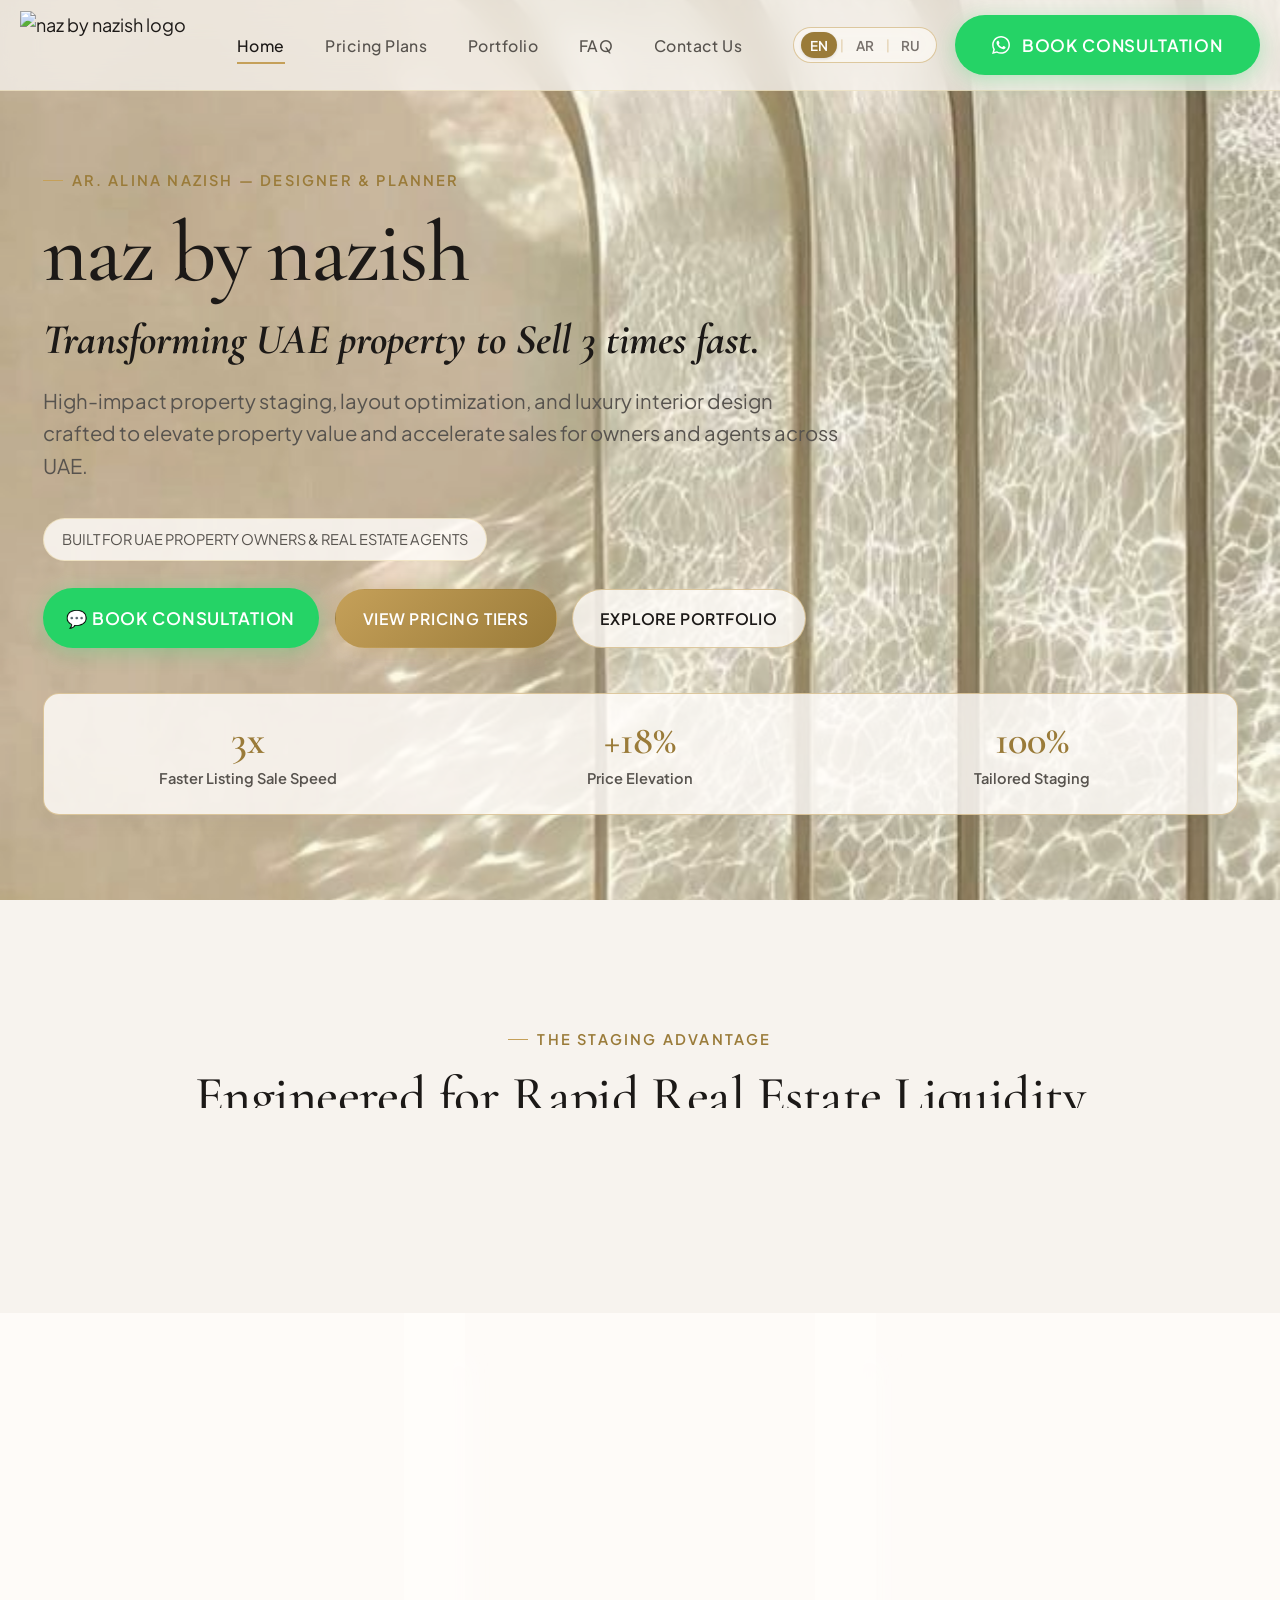
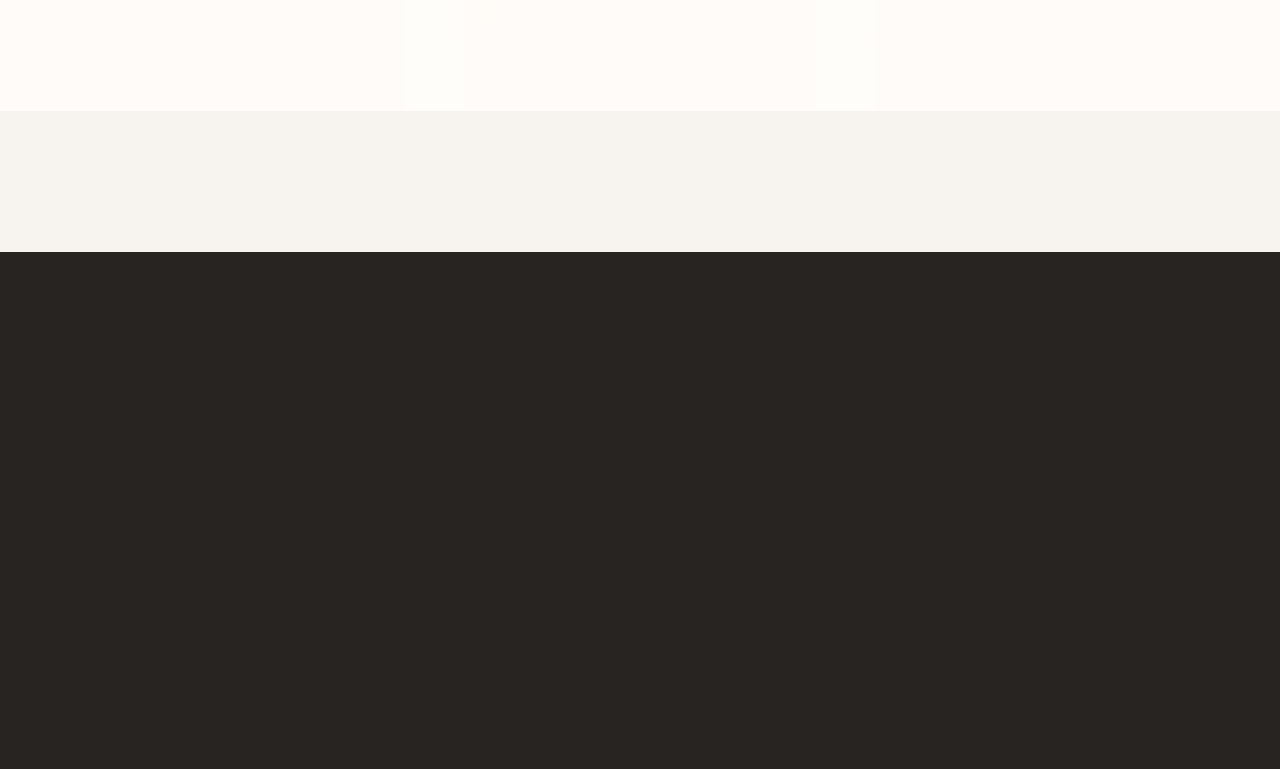
==== index.html @ 1c1da04a "add commercial" ====
<!DOCTYPE html>
<html lang="en">
<head>
  <meta charset="UTF-8" />
  <meta name="viewport" content="width=device-width, initial-scale=1.0" />
  <title>naz by nazish — Luxury Interior Design & Staging | Ar. Alina Nazish</title>
  <meta name="description" content="Luxury property staging, architectural layout design, and spatial optimization for UAE residential and commercial real estate by Ar. Alina Nazish." />
  
  <!-- Google Fonts -->
  <link rel="preconnect" href="https://fonts.googleapis.com">
  <link rel="preconnect" href="https://fonts.gstatic.com" crossorigin>
  <link href="https://fonts.googleapis.com/css2?family=Cormorant+Garamond:ital,wght@0,400;0,500;0,600;0,700;1,400;1,600&family=Plus+Jakarta+Sans:wght@300;400;500;600;700&display=swap" rel="stylesheet">
  
  <!-- CSS Stylesheet -->
  <link rel="stylesheet" href="public/css/styles.css">
  <link rel="stylesheet" href="css/styles.css">
</head>
<body>

  <!-- ==========================================================================
       Sticky Frosted Glass Navigation Bar
       ========================================================================== -->
  <header class="site-header">
    <div class="container nav-container">
      <a href="#home" class="brand-logo" data-navigate="home">
        <img src="public/assets/logo.png" alt="naz by nazish logo" class="brand-logo-img" />
      </a>

      <!-- Desktop Links -->
      <nav>
        <ul class="nav-links">
          <li><a href="#home" class="nav-link active" data-navigate="home" data-i18n="nav_home">Home</a></li>
          <li><a href="#pricing" class="nav-link" data-navigate="pricing" data-i18n="nav_pricing">Pricing</a></li>
          <li><a href="#portfolio" class="nav-link" data-navigate="portfolio" data-i18n="nav_portfolio">Portfolio</a></li>
          <li><a href="#faq" class="nav-link" data-navigate="faq" data-i18n="nav_faq">FAQ</a></li>
          <li><a href="#contact" class="nav-link" data-navigate="contact" data-i18n="nav_contact">Contact</a></li>
        </ul>
      </nav>

      <!-- Action Buttons -->
      <div class="nav-actions">
        <!-- Language Switcher -->
        <div class="lang-switcher" id="langSwitcher">
          <button type="button" class="lang-btn active" data-lang="en" aria-label="English">EN</button>
          <span class="lang-divider">|</span>
          <button type="button" class="lang-btn" data-lang="ar" aria-label="العربية">AR</button>
          <span class="lang-divider">|</span>
          <button type="button" class="lang-btn" data-lang="ru" aria-label="Русский">RU</button>
        </div>

        <a href="https://wa.me/971500000000?text=Hello%20Ar.%20Alina,%20I%20would%20like%20to%20inquire%20about%20your%20property%20transformation%20services." target="_blank" rel="noopener noreferrer" class="btn btn-whatsapp">
          <svg width="18" height="18" viewBox="0 0 24 24" fill="currentColor"><path d="M.057 24l1.687-6.163c-1.041-1.804-1.588-3.849-1.587-5.946.003-6.556 5.338-11.891 11.893-11.891 3.181.001 6.167 1.24 8.413 3.488 2.245 2.248 3.481 5.236 3.48 8.414-.003 6.557-5.338 11.892-11.893 11.892-1.99-.001-3.951-.5-5.688-1.448l-6.305 1.654zm6.597-3.807c1.676.995 3.276 1.591 5.392 1.592 5.448 0 9.886-4.434 9.889-9.885.002-5.462-4.415-9.89-9.881-9.892-5.452 0-9.887 4.434-9.889 9.884-.001 2.225.651 3.891 1.746 5.634l-.999 3.648 3.742-.981zm11.387-5.464c-.074-.124-.272-.198-.57-.347-.297-.149-1.758-.868-2.031-.967-.272-.099-.47-.149-.669.149-.198.297-.768.967-.941 1.165-.173.198-.347.223-.644.074-.297-.149-1.255-.462-2.39-1.475-.883-.788-1.48-1.761-1.653-2.059-.173-.297-.018-.458.13-.606.134-.133.297-.347.446-.521.151-.172.2-.296.3-.495.099-.198.05-.372-.025-.521-.075-.148-.669-1.611-.916-2.206-.242-.579-.487-.501-.669-.51l-.57-.01c-.198 0-.52.074-.792.372s-1.04 1.016-1.04 2.479 1.065 2.876 1.213 3.074c.149.198 2.095 3.2 5.076 4.487.709.306 1.263.489 1.694.626.712.226 1.36.194 1.872.118.571-.085 1.758-.719 2.006-1.413.248-.695.248-1.29.173-1.414z"/></svg>
          <span data-i18n="nav_book_consultation">Book Consultation</span>
        </a>
        <button class="mobile-toggle" id="mobileToggle" aria-label="Toggle Navigation Menu">
          <svg width="24" height="24" viewBox="0 0 24 24" fill="none" stroke="currentColor" stroke-width="2" stroke-linecap="round"><line x1="3" y1="12" x2="21" y2="12"></line><line x1="3" y1="6" x2="21" y2="6"></line><line x1="3" y1="18" x2="21" y2="18"></line></svg>
        </button>
      </div>
    </div>
  </header>

  <!-- Mobile Drawer Menu -->
  <div class="mobile-menu" id="mobileMenu">
    <a href="#home" class="mobile-nav-link active" data-navigate="home" data-i18n="nav_home">Home</a>
    <a href="#pricing" class="mobile-nav-link" data-navigate="pricing" data-i18n="nav_pricing">Pricing Plans</a>
    <a href="#portfolio" class="mobile-nav-link" data-navigate="portfolio" data-i18n="nav_portfolio">Portfolio</a>
    <a href="#faq" class="mobile-nav-link" data-navigate="faq" data-i18n="nav_faq">FAQ</a>
    <a href="#contact" class="mobile-nav-link" data-navigate="contact" data-i18n="nav_contact">Contact Us</a>
    
    <div class="mobile-lang-switcher">
      <span class="mobile-lang-label" data-i18n="lang_select_label">Language:</span>
      <div class="mobile-lang-buttons">
        <button type="button" class="lang-btn active" data-lang="en">English</button>
        <button type="button" class="lang-btn" data-lang="ar">العربية</button>
        <button type="button" class="lang-btn" data-lang="ru">Русский</button>
      </div>
    </div>

    <div style="margin-top: 1rem;">
      <a href="https://wa.me/971500000000?text=Hello%20Ar.%20Alina,%20I%20would%20like%20to%20inquire%20about%20your%20property%20transformation%20services." target="_blank" rel="noopener noreferrer" class="btn btn-whatsapp" style="width: 100%;">
        <span data-i18n="mobile_chat_wa">Chat on WhatsApp (+971 50 000 0000)</span>
      </a>
    </div>
  </div>

  <main>
    <!-- ==========================================================================
         PAGE 1: HOME PAGE VIEW (#home)
         ========================================================================== -->
    <section id="home" class="page-view active">
      <!-- Hero Banner -->
      <div class="hero-section">
        <div class="container">
          <div class="hero-grid">
            <div class="hero-content">
              <div class="eyebrow" data-i18n="hero_eyebrow">AR. ALINA NAZISH — DESIGNER & PLANNER</div>
              <h1 class="hero-title" data-i18n="hero_title">naz by nazish</h1>
              <p class="hero-tagline" data-i18n="hero_tagline">Transforming UAE property to Sell 3 times fast.</p>
              <p class="hero-desc" data-i18n="hero_desc">
                High-impact property staging, layout optimization, and luxury interior design crafted to elevate property value and accelerate sales for owners and agents across UAE.
              </p>

              <div class="built-for-pill">
                <span class="built-for-text" data-i18n="hero_badge">BUILT FOR UAE PROPERTY OWNERS & REAL ESTATE AGENTS</span>
              </div>

              <div class="hero-cta-group">
                <a href="https://wa.me/971500000000?text=Hello%20Ar.%20Alina,%20I%20would%20like%20to%20book%20a%20consultation%20for%20my%20UAE%20property." target="_blank" rel="noopener noreferrer" class="btn btn-whatsapp hero-primary-cta">
                  <span>💬 <span data-i18n="nav_book_consultation">Book Consultation</span></span>
                </a>
                <div class="hero-secondary-ctas">
                  <a href="#pricing" class="btn btn-gold" data-navigate="pricing" data-i18n="btn_pricing_tiers">
                    View Pricing Tiers
                  </a>
                  <a href="#portfolio" class="btn btn-secondary" data-navigate="portfolio" data-i18n="btn_explore_portfolio">
                    Explore Portfolio
                  </a>
                </div>
              </div>

              <!-- Stat Metrics Bar -->
              <div class="metrics-bar">
                <div class="metric-item">
                  <span class="metric-number" data-i18n="metric_1_num">3x</span>
                  <span class="metric-label" data-i18n="metric_1_label">Faster Listing Sale Speed</span>
                </div>
                <div class="metric-item">
                  <span class="metric-number" data-i18n="metric_2_num">+18%</span>
                  <span class="metric-label" data-i18n="metric_2_label">Price Elevation</span>
                </div>
                <div class="metric-item">
                  <span class="metric-number" data-i18n="metric_3_num">100%</span>
                  <span class="metric-label" data-i18n="metric_3_label">Tailored Staging</span>
                </div>
              </div>
            </div>
          </div>
        </div>
      </div>

      <!-- Philosophy & 3-Step Transformation Framework -->
      <div class="section">
        <div class="container">
          <div class="section-header-center">
            <div class="eyebrow eyebrow-center" data-i18n="framework_eyebrow">THE STAGING ADVANTAGE</div>
            <h2 class="section-title" data-i18n="framework_title">Engineered for Rapid Real Estate Liquidity</h2>
            <p class="section-subtitle" data-i18n="framework_subtitle">
              In the competitive UAE real estate portal environment, empty or poorly lit spaces get scrolled past. Ar. Alina Nazish applies spatial proportioning and architectural psychology to trigger immediate emotional buyer attachment.
            </p>
          </div>

          <div class="process-grid">
            <div class="glass-card process-card">
              <span class="process-number">01</span>
              <h3 class="process-title" data-i18n="step_1_title">Spatial & Light Audit</h3>
              <p class="process-desc" data-i18n="step_1_desc">
                We analyze your property's natural light flow, entry focal points, and room sightlines to establish a layout that emphasizes spaciousness and architectural elegance.
              </p>
            </div>

            <div class="glass-card process-card">
              <span class="process-number">02</span>
              <h3 class="process-title" data-i18n="step_2_title">Architectural Staging</h3>
              <p class="process-desc" data-i18n="step_2_desc">
                Strategic furniture placement, luxury texture layering, and lighting curation create a sophisticated atmosphere that aligns with high-intent buyer expectations.
              </p>
            </div>

            <div class="glass-card process-card">
              <span class="process-number">03</span>
              <h3 class="process-title" data-i18n="step_3_title">High-Impact Media Kit</h3>
              <p class="process-desc" data-i18n="step_3_desc">
                Professional architectural photography, cinematic video walkthroughs, and optimized portal ad draft descriptions ensure maximum viewings on Bayut & Property Finder.
              </p>
            </div>
          </div>
        </div>
      </div>


    </section>

    <!-- ==========================================================================
         PAGE 2: PRICING PAGE VIEW (#pricing)
         ========================================================================== -->
    <section id="pricing" class="page-view">
      <div class="section">
        <div class="container">
          <div style="text-align: center; margin-bottom: 4rem;">
            <div class="eyebrow" style="justify-content: center;" data-i18n="pricing_eyebrow">TRANSPARENT PRICING</div>
            <h1 class="section-title" data-i18n="pricing_title">Luxury Staging Tiers</h1>
            <p class="section-subtitle" style="margin-left: auto; margin-right: auto;" data-i18n="pricing_subtitle">
              Select the ideal staging and design package tailored to your property goals, timeframe, and budget in the UAE real estate market.
            </p>
            <p style="text-align: center; color: var(--gold-dark); font-weight: 600; font-size: 0.9375rem; margin-top: -2rem; margin-bottom: 2.5rem;" data-i18n="pricing_audience_note">
              Designed for both Private Property Owners selling directly & Real Estate Brokers maximizing listing conversion.
            </p>
          </div>

          <!-- 3 Luxury Pricing Cards Layout -->
          <div class="pricing-grid">
            <!-- Tier 1: Essential (499 AED) -->
            <div class="glass-card pricing-card">
              <div class="pricing-header">
                <div class="eyebrow" data-i18n="tier_1_eyebrow">ENTRY PACKAGE</div>
                <h2 class="pricing-title" data-i18n="tier_1_title">Essential</h2>
                <div class="pricing-price">
                  499 <span class="pricing-price-currency" data-i18n="currency_aed">AED</span>
                </div>
                <div class="pricing-scope" data-i18n="tier_1_subtitle">Staging Media & Listing Kit</div>
              </div>

              <ul class="pricing-features">
                <li class="pricing-feature-item">
                  <span class="pricing-feature-icon">✓</span>
                  <span data-i18n="tier_1_feat_1"><strong>Professional Photo Shoot</strong> of your property</span>
                </li>
                <li class="pricing-feature-item">
                  <span class="pricing-feature-icon">✓</span>
                  <span data-i18n="tier_1_feat_2"><strong>Cinematic Video Walkthrough</strong> of Property</span>
                </li>
                <li class="pricing-feature-item">
                  <span class="pricing-feature-icon">✓</span>
                  <span data-i18n="tier_1_feat_3"><strong>Property Ad Draft Description</strong> (Optimized for Bayut & Property Finder)</span>
                </li>
                <li class="pricing-feature-item">
                  <span class="pricing-feature-icon">✓</span>
                  <span data-i18n="tier_1_feat_4">Color-Graded High-Resolution Media Files</span>
                </li>
              </ul>

              <button class="btn btn-secondary" style="width: 100%; margin-top: auto;" data-plan-book="Essential Tier (499 AED)" data-i18n="tier_1_btn">
                Book Essential Consultation
              </button>
            </div>

            <!-- Tier 2: Most Popular (799 AED) -->
            <div class="glass-card pricing-card featured">
              <span class="pricing-badge" data-i18n="tier_2_badge">MOST POPULAR</span>
              <div class="pricing-header">
                <div class="eyebrow" data-i18n="tier_2_eyebrow">COMPLETE STAGING & LAYOUT</div>
                <h2 class="pricing-title" data-i18n="tier_2_title">Most Popular</h2>
                <div class="pricing-price">
                  799 <span class="pricing-price-currency" data-i18n="currency_aed">AED</span>
                </div>
                <div class="pricing-scope" data-i18n="tier_2_subtitle">Media Suite + Architectural Layout Plan</div>
              </div>

              <ul class="pricing-features">
                <li class="pricing-feature-item">
                  <span class="pricing-feature-icon">✓</span>
                  <span data-i18n="tier_2_feat_1"><strong>ALL Features from Essential Package</strong> (Photos, Video & Ad Description)</span>
                </li>
                <li class="pricing-feature-item">
                  <span class="pricing-feature-icon">✓</span>
                  <span data-i18n="tier_2_feat_2"><strong>2D/3D Architectural Layout Design</strong> of your property</span>
                </li>
                <li class="pricing-feature-item">
                  <span class="pricing-feature-icon">✓</span>
                  <span data-i18n="tier_2_feat_4">Buyer Persona Spatial Styling Advice</span>
                </li>
                <li class="pricing-feature-item">
                  <span class="pricing-feature-icon">✓</span>
                  <span data-i18n="tier_2_feat_5">Priority Editing & VIP Support</span>
                </li>
              </ul>

              <button class="btn btn-gold" style="width: 100%; margin-top: auto;" data-plan-book="Most Popular Tier (799 AED)" data-i18n="tier_2_btn">
                Book Most Popular Plan
              </button>
            </div>

            <!-- Tier 3: Premium (Quote after consultation) -->
            <div class="glass-card pricing-card">
              <div class="pricing-header">
                <div class="eyebrow" data-i18n="tier_3_eyebrow">FULL INTERIOR RENOVATION</div>
                <h2 class="pricing-title" data-i18n="tier_3_title">Premium Custom</h2>
                <div class="pricing-price" style="font-size: 2rem;" data-i18n="tier_3_price">
                  Custom Quote
                </div>
                <div class="pricing-scope" data-i18n="tier_3_subtitle">Quote after initial consultation</div>
              </div>

              <ul class="pricing-features">
                <li class="pricing-feature-item">
                  <span class="pricing-feature-icon">✓</span>
                  <span data-i18n="tier_3_feat_1"><strong>Basic Renovation & Interior Design</strong></span>
                </li>
                <li class="pricing-feature-item">
                  <span class="pricing-feature-icon">✓</span>
                  <span data-i18n="tier_3_feat_2">Complete Architectural Styling & Material Selection</span>
                </li>
                <li class="pricing-feature-item">
                  <span class="pricing-feature-icon">✓</span>
                  <span data-i18n="tier_3_feat_3">Contractor Supervision & On-Site Project Management</span>
                </li>
                <li class="pricing-feature-item">
                  <span class="pricing-feature-icon">✓</span>
                  <span data-i18n="tier_3_feat_4">White-Glove Physical Furniture & Decor Staging</span>
                </li>
                <li class="pricing-feature-item">
                  <span class="pricing-feature-icon">✓</span>
                  <span data-i18n="tier_3_feat_5">Full VIP Marketing Suite & Broker Open House Prep</span>
                </li>
              </ul>

              <button class="btn btn-primary" style="width: 100%; margin-top: auto;" data-plan-book="Premium Custom Renovation" data-i18n="tier_3_btn">
                Request Custom Quote
              </button>
            </div>
          </div>

          <!-- Additional Value Note -->
          <div style="margin-top: 4rem; text-align: center;">
            <p style="color: var(--text-secondary); font-size: 0.9375rem;" data-i18n="pricing_bulk_note">
              Need custom multi-unit staging for real estate developers or property management portfolios? <a href="#contact" data-navigate="contact" style="color: var(--gold-dark); text-decoration: underline; font-weight: 600;" data-i18n="pricing_bulk_link">Contact Ar. Alina Nazish for bulk rate packages.</a>
            </p>
          </div>
        </div>
      </div>
    </section>

    <!-- ==========================================================================
         PAGE 3: PORTFOLIO PAGE VIEW (#portfolio)
         ========================================================================== -->
    <section id="portfolio" class="page-view">
      <div class="section">
        <div class="container">
          <div style="text-align: center; margin-bottom: 3rem;">
            <div class="eyebrow" style="justify-content: center;" data-i18n="portfolio_eyebrow">ARCHITECTURAL SHOWCASE</div>
            <h1 class="section-title" data-i18n="portfolio_title">Selected Staging & Design Portfolio</h1>
            <p class="section-subtitle" style="margin-left: auto; margin-right: auto;" data-i18n="portfolio_subtitle">
              Explore our transformation gallery strictly categorized into Residential and Commercial projects across Dubai and the UAE.
            </p>
          </div>

          <!-- Filter Tabs Bar -->
          <div class="portfolio-filter-bar">
            <button class="filter-btn active" data-filter="all" data-i18n="filter_all">All Projects</button>
            <button class="filter-btn" data-filter="residential" data-i18n="filter_residential">1. Residential (Apartments & Villas)</button>
            <button class="filter-btn" data-filter="commercial" data-i18n="filter_commercial">2. Commercial (Boutique & Corporate)</button>
          </div>

          <!-- Portfolio Grid -->
          <div class="portfolio-grid">
            <!-- Residential Item 1 -->
            <div class="glass-card portfolio-card" data-item-key="port_1" data-category="residential" data-outcome="Sold in 10 Days (+18% ROI)" data-desc="Complete spatial staging and lighting optimization for a 3-bedroom luxury apartment overlooking Burj Khalifa.">
              <div class="portfolio-image-wrapper">
                <span class="portfolio-category-badge" data-i18n="badge_residential">Residential</span>
                <img src="public/assets/residential-1.jpg" alt="Living + Dining">
              </div>
              <div class="portfolio-content">
                <h3 class="portfolio-card-title" data-i18n="port_1_title">Living + Dining</h3>
                <div class="portfolio-card-meta">
                  <span style="color: var(--gold-dark); font-weight: 600;" data-i18n="port_1_outcome">Sold in 10 Days</span>
                </div>
              </div>
            </div>

            <!-- Residential Item 2 -->
            <div class="glass-card portfolio-card" data-item-key="port_2" data-category="residential" data-outcome="Under Contract in 14 Days" data-desc="Architectural staging and layout design emphasizing coastal light, organic textures, and open-plan living.">
              <div class="portfolio-image-wrapper">
                <span class="portfolio-category-badge" data-i18n="badge_residential">Residential</span>
                <img src="public/assets/residential-2.jpg" alt="Luxurious Living Room">
              </div>
              <div class="portfolio-content">
                <h3 class="portfolio-card-title" data-i18n="port_2_title">Luxurious Living Room</h3>
                <div class="portfolio-card-meta">
                  <span style="color: var(--gold-dark); font-weight: 600;" data-i18n="port_2_outcome">Under Contract in 14 Days</span>
                </div>
              </div>
            </div>

            <!-- Residential Item 3 -->
            <div class="glass-card portfolio-card" data-item-key="port_3" data-category="residential" data-outcome="Rental Yield +22%" data-desc="Modern interior refresh, 2D/3D layout redesign, and high-impact media production for an executive penthouse.">
              <div class="portfolio-image-wrapper">
                <span class="portfolio-category-badge" data-i18n="badge_residential">Residential</span>
                <img src="public/assets/residential-3.jpg" alt="Kids Bedroom">
              </div>
              <div class="portfolio-content">
                <h3 class="portfolio-card-title" data-i18n="port_3_title">Kids Bedroom</h3>
                <div class="portfolio-card-meta">
                  <span style="color: var(--gold-dark); font-weight: 600;" data-i18n="port_3_outcome">Rental Yield +22%</span>
                </div>
              </div>
            </div>

            <!-- Residential Item 4 -->
            <div class="glass-card portfolio-card" data-item-key="port_4" data-category="residential" data-outcome="Sold at Full Evaluation" data-desc="Basic renovation, wall treatment curation, and white-glove furniture staging for a sprawling private villa estate.">
              <div class="portfolio-image-wrapper">
                <span class="portfolio-category-badge" data-i18n="badge_residential">Residential</span>
                <img src="public/assets/residential-4.jpg" alt="Master bedroom with office">
              </div>
              <div class="portfolio-content">
                <h3 class="portfolio-card-title" data-i18n="port_4_title">Master bedroom with office</h3>
                <div class="portfolio-card-meta">
                  <span style="color: var(--gold-dark); font-weight: 600;" data-i18n="port_4_outcome">Sold at Full Price</span>
                </div>
              </div>
            </div>

            <!-- Commercial Item 1 -->
            <div class="glass-card portfolio-card" data-item-key="port_5" data-category="commercial" data-outcome="High Footfall & Retail Launch" data-desc="Complete spatial design, bespoke display counter staging, and warm ambient lighting for a boutique artisanal bakery.">
              <div class="portfolio-image-wrapper">
                <span class="portfolio-category-badge" data-i18n="badge_commercial">Commercial</span>
                <img src="public/assets/Bakery-1.jpg" alt="Artisanal Bakery Concept">
              </div>
              <div class="portfolio-content">
                <h3 class="portfolio-card-title" data-i18n="port_5_title">Artisanal Bakery Concept</h3>
                <div class="portfolio-card-meta">
                  <span style="color: var(--gold-dark); font-weight: 600;" data-i18n="port_5_outcome">High Footfall Launch</span>
                </div>
              </div>
            </div>

            <!-- Commercial Item 2 -->
            <div class="glass-card portfolio-card" data-item-key="port_6" data-category="commercial" data-outcome="+35% Customer Engagement" data-desc="Interior layout optimization, seating arrangements, and custom display staging highlighting handcrafted baked goods.">
              <div class="portfolio-image-wrapper">
                <span class="portfolio-category-badge" data-i18n="badge_commercial">Commercial</span>
                <img src="public/assets/Bakery-2.jpg" alt="Gourmet Bakery Interior">
              </div>
              <div class="portfolio-content">
                <h3 class="portfolio-card-title" data-i18n="port_6_title">Gourmet Bakery Interior</h3>
                <div class="portfolio-card-meta">
                  <span style="color: var(--gold-dark); font-weight: 600;" data-i18n="port_6_outcome">+35% Engagement</span>
                </div>
              </div>
            </div>

            <!-- Commercial Item 3 -->
            <div class="glass-card portfolio-card" data-item-key="port_7" data-category="commercial" data-outcome="Fully Booked Opening Week" data-desc="Architectural spatial flow, espresso bar ergonomics, and contemporary seating layout designed for modern café culture.">
              <div class="portfolio-image-wrapper">
                <span class="portfolio-category-badge" data-i18n="badge_commercial">Commercial</span>
                <img src="public/assets/cafe-1.jpg" alt="Modern Specialty Café">
              </div>
              <div class="portfolio-content">
                <h3 class="portfolio-card-title" data-i18n="port_7_title">Modern Specialty Café</h3>
                <div class="portfolio-card-meta">
                  <span style="color: var(--gold-dark); font-weight: 600;" data-i18n="port_7_outcome">Fully Booked Week</span>
                </div>
              </div>
            </div>

            <!-- Commercial Item 4 -->
            <div class="glass-card portfolio-card" data-item-key="port_8" data-category="commercial" data-outcome="+40% Social Media Reach" data-desc="Elegant interior styling, ambient mood lighting, and photogenic focal points tailored for a boutique café experience.">
              <div class="portfolio-image-wrapper">
                <span class="portfolio-category-badge" data-i18n="badge_commercial">Commercial</span>
                <img src="public/assets/cafe-2.jpg" alt="Boutique Espresso & Dessert Lounge">
              </div>
              <div class="portfolio-content">
                <h3 class="portfolio-card-title" data-i18n="port_8_title">Boutique Espresso & Dessert Lounge</h3>
                <div class="portfolio-card-meta">
                  <span style="color: var(--gold-dark); font-weight: 600;" data-i18n="port_8_outcome">+40% Social Reach</span>
                </div>
              </div>
            </div>
          </div>
        </div>
      </div>
    </section>

    <!-- Lightbox Modal -->
    <div class="lightbox-modal" id="portfolioLightbox">
      <div class="lightbox-content">
        <button class="lightbox-close" id="lightboxClose" aria-label="Close Lightbox">&times;</button>
        <div class="lightbox-grid">
          <div class="lightbox-img-wrapper">
            <img id="lightboxImage" class="lightbox-image" src="" alt="Project Full View">
          </div>
          <div class="lightbox-details">
            <span id="lightboxCategory" class="eyebrow">Residential Staging</span>
            <h2 id="lightboxTitle" class="lightbox-title">Project Title</h2>
            <div class="lightbox-impact-badge">
              Impact: <span id="lightboxOutcome">Sold 3x faster</span>
            </div>
            <p id="lightboxDesc" class="lightbox-desc">
              Detailed description of project staging...
            </p>
            <a id="lightboxWhatsappBtn" href="#" target="_blank" rel="noopener noreferrer" class="btn btn-whatsapp lightbox-wa-btn">
              Inquire About Similar Property Transformation
            </a>
          </div>
        </div>
      </div>
    </div>

    <!-- ==========================================================================
         PAGE 4: FAQ PAGE VIEW (#faq)
         ========================================================================== -->
    <section id="faq" class="page-view">
      <div class="section">
        <div class="container">
          <div style="text-align: center; margin-bottom: 4rem;">
            <div class="eyebrow" style="justify-content: center;" data-i18n="faq_eyebrow">HELP & CLARITY</div>
            <h1 class="section-title" data-i18n="faq_title">Frequently Asked Questions</h1>
            <p class="section-subtitle" style="margin-left: auto; margin-right: auto;" data-i18n="faq_subtitle">
              Everything you need to know about our staging workflow, delivery timelines, pricing tiers, and real estate ROI across the UAE.
            </p>
          </div>

          <div class="faq-list">
            <!-- FAQ 1 -->
            <div class="glass-card faq-item open">
              <button class="faq-trigger" type="button" aria-expanded="true">
                <span data-i18n="faq_q1">How does property staging sell a UAE property 3 times faster?</span>
                <span class="faq-icon" aria-hidden="true">
                  <svg width="14" height="14" viewBox="0 0 24 24" fill="none" stroke="currentColor" stroke-width="2.5" stroke-linecap="round" stroke-linejoin="round">
                    <polyline points="6 9 12 15 18 9"></polyline>
                  </svg>
                </span>
              </button>
              <div class="faq-content">
                <p class="faq-text" data-i18n="faq_a1">
                  In the UAE market (especially on Bayut and Property Finder), over 90% of buyers filter properties based on initial photo quality and spatial layout. Staged properties create an immediate emotional connection, allowing buyers to visualize living in the space rather than focusing on empty rooms or layout flaws. This leads to significantly higher viewing requests and faster closing offers.
                </p>
              </div>
            </div>

            <!-- FAQ: Client Type -->
            <div class="glass-card faq-item">
              <button class="faq-trigger" type="button" aria-expanded="false">
                <span data-i18n="faq_q_client">Do you work directly with property owners or real estate agents?</span>
                <span class="faq-icon" aria-hidden="true">
                  <svg width="14" height="14" viewBox="0 0 24 24" fill="none" stroke="currentColor" stroke-width="2.5" stroke-linecap="round" stroke-linejoin="round">
                    <polyline points="6 9 12 15 18 9"></polyline>
                  </svg>
                </span>
              </button>
              <div class="faq-content">
                <p class="faq-text" data-i18n="faq_a_client">
                  We work with both! Ar. Alina Nazish collaborates directly with individual property owners who are selling or leasing independently, as well as licensed real estate agents, brokers, and agency teams looking to elevate their listing presentation, increase portal click-through rates, and close sales faster across Dubai and the UAE.
                </p>
              </div>
            </div>

            <!-- FAQ 2 -->
            <div class="glass-card faq-item">
              <button class="faq-trigger" type="button" aria-expanded="false">
                <span data-i18n="faq_q2">What is included in the Essential Package (499 AED)?</span>
                <span class="faq-icon" aria-hidden="true">
                  <svg width="14" height="14" viewBox="0 0 24 24" fill="none" stroke="currentColor" stroke-width="2.5" stroke-linecap="round" stroke-linejoin="round">
                    <polyline points="6 9 12 15 18 9"></polyline>
                  </svg>
                </span>
              </button>
              <div class="faq-content">
                <p class="faq-text" data-i18n="faq_a2">
                  The Essential tier is designed to give your property listing instant high-converting appeal. It includes a professional architectural photo shoot, a cinematic property video walkthrough, and a expertly crafted ad draft description optimized for high search positioning on real estate portals.
                </p>
              </div>
            </div>

            <!-- FAQ 3 -->
            <div class="glass-card faq-item">
              <button class="faq-trigger" type="button" aria-expanded="false">
                <span data-i18n="faq_q3">Why choose the Most Popular Package (799 AED)?</span>
                <span class="faq-icon" aria-hidden="true">
                  <svg width="14" height="14" viewBox="0 0 24 24" fill="none" stroke="currentColor" stroke-width="2.5" stroke-linecap="round" stroke-linejoin="round">
                    <polyline points="6 9 12 15 18 9"></polyline>
                  </svg>
                </span>
              </button>
              <div class="faq-content">
                <p class="faq-text" data-i18n="faq_a3">
                  The Most Popular tier combines all photography, video, and ad copy deliverables from the Essential package with a custom 2D/3D architectural layout design. Having a clear 2D/3D layout enables buyers and brokers to understand room dimensions and optimal furniture arrangement immediately, eliminating spatial uncertainty.
                </p>
              </div>
            </div>

            <!-- FAQ 4 -->
            <div class="glass-card faq-item">
              <button class="faq-trigger" type="button" aria-expanded="false">
                <span data-i18n="faq_q4">What is involved in the Premium Custom Renovation & Interior Design package?</span>
                <span class="faq-icon" aria-hidden="true">
                  <svg width="14" height="14" viewBox="0 0 24 24" fill="none" stroke="currentColor" stroke-width="2.5" stroke-linecap="round" stroke-linejoin="round">
                    <polyline points="6 9 12 15 18 9"></polyline>
                  </svg>
                </span>
              </button>
              <div class="faq-content">
                <p class="faq-text" data-i18n="faq_a4">
                  For older properties, distressed units, or high-end luxury villas that require basic structural updates or aesthetic overhauls, Ar. Alina Nazish provides turnkey interior design, material selection, contractor management, and physical furniture staging. Pricing is provided via custom quote following an initial site audit.
                </p>
              </div>
            </div>

            <!-- FAQ 5 -->
            <div class="glass-card faq-item">
              <button class="faq-trigger" type="button" aria-expanded="false">
                <span data-i18n="faq_q5">Which areas in the UAE do you cover?</span>
                <span class="faq-icon" aria-hidden="true">
                  <svg width="14" height="14" viewBox="0 0 24 24" fill="none" stroke="currentColor" stroke-width="2.5" stroke-linecap="round" stroke-linejoin="round">
                    <polyline points="6 9 12 15 18 9"></polyline>
                  </svg>
                </span>
              </button>
              <div class="faq-content">
                <p class="faq-text" data-i18n="faq_a5">
                  We service properties across all UAE emirates: Dubai (Downtown, Palm Jumeirah, Dubai Marina, Business Bay, Hills Estate), Abu Dhabi, Sharjah, Ajman, Ras Al Khaimah, Fujairah, and Umm Al Quwain.
                </p>
              </div>
            </div>

            <!-- FAQ 6 -->
            <div class="glass-card faq-item">
              <button class="faq-trigger" type="button" aria-expanded="false">
                <span data-i18n="faq_q6">How fast can a photo shoot or staging session be delivered?</span>
                <span class="faq-icon" aria-hidden="true">
                  <svg width="14" height="14" viewBox="0 0 24 24" fill="none" stroke="currentColor" stroke-width="2.5" stroke-linecap="round" stroke-linejoin="round">
                    <polyline points="6 9 12 15 18 9"></polyline>
                  </svg>
                </span>
              </button>
              <div class="faq-content">
                <p class="faq-text" data-i18n="faq_a6">
                  On-site shoots are typically scheduled within 24 to 48 hours of booking. All final edited photography, video assets, and ad descriptions are delivered within 48 hours post-shoot.
                </p>
              </div>
            </div>
          </div>
        </div>
      </div>
    </section>

    <!-- ==========================================================================
         PAGE 5: CONTACT PAGE VIEW (#contact)
         ========================================================================== -->
    <section id="contact" class="page-view">
      <div class="section">
        <div class="container">
          <div class="section-header-center">
            <div class="eyebrow eyebrow-center" data-i18n="contact_eyebrow">DIRECT CONSULTATION</div>
            <h1 class="section-title" data-i18n="contact_title">Connect with Ar. Alina Nazish</h1>
            <p class="section-subtitle" data-i18n="contact_subtitle">
              Ready to elevate your UAE property value and accelerate your sale speed? Get in touch via WhatsApp or submit your consultation request below.
            </p>
          </div>

          <div class="contact-grid">
            <!-- Left Info Panel -->
            <div class="glass-panel contact-info-panel">
              <div>
                <h2 class="contact-panel-title">naz by nazish</h2>
                <p style="color: var(--gold-dark); font-family: var(--font-heading); font-size: 1.05rem; font-style: italic;" data-i18n="contact_subtitle_role">
                  Ar. Alina Nazish — Designer & Planner
                </p>
              </div>

              <!-- Channel 1: WhatsApp -->
              <div class="contact-channel-item">
                <div class="contact-icon-box">💬</div>
                <div>
                  <h3 class="contact-channel-title" data-i18n="contact_wa_title">WhatsApp Direct Line</h3>
                  <p class="contact-channel-detail" style="margin-bottom: 0.5rem;" data-i18n="contact_wa_detail">Instant responses for bookings & property inquiries.</p>
                  <a href="https://wa.me/971500000000?text=Hello%20Ar.%20Alina,%20I%20would%20like%20to%20inquire%20about%20your%20property%20transformation%20services." target="_blank" rel="noopener noreferrer" style="color: #25D366; font-weight: 700; font-size: 0.9375rem;">
                    +971 50 000 0000 →
                  </a>
                </div>
              </div>

              <!-- Channel 2: Instagram -->
              <div class="contact-channel-item">
                <div class="contact-icon-box">📸</div>
                <div>
                  <h3 class="contact-channel-title" data-i18n="contact_ig_title">Instagram</h3>
                  <p class="contact-channel-detail" style="margin-bottom: 0.5rem;" data-i18n="contact_ig_detail">Behind-the-scenes staging walkthroughs & design reveals.</p>
                  <a href="https://instagram.com/nazbynazish" target="_blank" rel="noopener noreferrer" style="color: var(--gold-dark); font-weight: 700; font-size: 0.9375rem;">
                    @nazbynazish →
                  </a>
                </div>
              </div>

              <!-- Service Coverage -->
              <div style="padding-top: 1rem; border-top: 1px solid var(--card-border);">
                <div style="font-size: 0.75rem; font-weight: 600; text-transform: uppercase; letter-spacing: 0.08em; color: var(--text-muted); margin-bottom: 0.35rem;" data-i18n="contact_coverage_title">
                  UAE SERVICE COVERAGE (ALL 7 EMIRATES)
                </div>
                <div style="font-size: 0.8125rem; color: var(--text-secondary); line-height: 1.5;" data-i18n="contact_coverage_list">
                  Dubai • Abu Dhabi • Sharjah • Ajman • Ras Al Khaimah • Fujairah • Umm Al Quwain
                </div>
              </div>
            </div>

            <!-- Right Interactive Form Panel -->
            <div class="glass-panel contact-form-panel">
              <h2 class="contact-panel-title" data-i18n="form_title">Book a Property Consultation</h2>
              <p class="contact-panel-subtitle" data-i18n="form_subtitle">
                Fill out your details below to generate a pre-formatted WhatsApp request directly to Ar. Alina Nazish.
              </p>

              <form id="consultationForm">
                <div class="form-row">
                  <div class="form-group">
                    <label class="form-label" for="formName" data-i18n="lbl_name">Full Name</label>
                    <input type="text" id="formName" class="form-input" placeholder="e.g. Sarah Mansoor" data-i18n-placeholder="placeholder_name" required>
                  </div>
                  <div class="form-group">
                    <label class="form-label" for="formPhone" data-i18n="lbl_phone">Phone / WhatsApp Number</label>
                    <input type="tel" id="formPhone" class="form-input" placeholder="+971 50 000 0000" data-i18n-placeholder="placeholder_phone" required>
                  </div>
                </div>

                <div class="form-group">
                  <label class="form-label" for="formUserRole" data-i18n="lbl_role">I am contacting as...</label>
                  <select id="formUserRole" class="form-select">
                    <option value="Property Owner (Selling or Renting Directly)" data-i18n="opt_role_owner">Property Owner (Selling or Renting Directly)</option>
                    <option value="Real Estate Agent / Broker" data-i18n="opt_role_agent">Real Estate Agent / Broker</option>
                    <option value="Property Developer / Investor" data-i18n="opt_role_dev">Property Developer / Investor</option>
                  </select>
                </div>

                <div class="form-row">
                  <div class="form-group">
                    <label class="form-label" for="formLocation" data-i18n="lbl_location">Property Location</label>
                    <select id="formLocation" class="form-select">
                      <option value="Dubai">Dubai</option>
                      <option value="Abu Dhabi">Abu Dhabi</option>
                      <option value="Sharjah">Sharjah</option>
                      <option value="Ajman">Ajman</option>
                      <option value="Ras Al Khaimah">Ras Al Khaimah</option>
                      <option value="Fujairah">Fujairah</option>
                      <option value="Umm Al Quwain">Umm Al Quwain</option>
                    </select>
                  </div>
                  <div class="form-group">
                    <label class="form-label" for="formPropType" data-i18n="lbl_prop_type">Property Type</label>
                    <select id="formPropType" class="form-select">
                      <option value="Residential Apartment" data-i18n="opt_type_apt">Residential Apartment</option>
                      <option value="Residential Villa / Townhouse" data-i18n="opt_type_villa">Residential Villa / Townhouse</option>
                      <option value="Commercial Office Space" data-i18n="opt_type_office">Commercial Office Space</option>
                      <option value="Boutique Retail Showroom" data-i18n="opt_type_retail">Boutique Retail Showroom</option>
                    </select>
                  </div>
                </div>

                <div class="form-group">
                  <label class="form-label" for="formPlanTier" data-i18n="lbl_tier">Select Preferred Tier</label>
                  <select id="formPlanTier" class="form-select">
                    <option value="Essential (499 AED)" data-i18n="opt_tier_400">Essential (499 AED) — Photos, Video & Ad Copy</option>
                    <option value="Most Popular (799 AED)" selected data-i18n="opt_tier_600">Most Popular (799 AED) — Media + 2D/3D Layout Design</option>
                    <option value="Premium Custom Renovation" data-i18n="opt_tier_custom">Premium Custom — Renovation & Interior Design</option>
                  </select>
                </div>

                <div class="form-group">
                  <label class="form-label" for="formNotes" data-i18n="lbl_notes">Property Details / Special Requirements</label>
                  <textarea id="formNotes" class="form-textarea" rows="4" placeholder="Mention bedrooms, target sale timeline, or specific staging needs..." data-i18n-placeholder="placeholder_notes"></textarea>
                </div>

                <button type="submit" class="btn btn-whatsapp" style="width: 100%; padding: 1rem;">
                  <span data-i18n="btn_submit_wa">Send Request via WhatsApp (+971 50 000 0000)</span>
                </button>
              </form>
            </div>
          </div>
        </div>
      </div>
    </section>
  </main>

  <!-- ==========================================================================
       Footer Component
       ========================================================================== -->
  <footer class="site-footer">
    <div class="container">
      <div class="footer-grid">
        <div>
          <img src="public/assets/logo-light.png" alt="naz by nazish logo" class="footer-logo-img" />
          <div class="footer-brand">naz by nazish</div>
          <div class="footer-subtitle" data-i18n="footer_subtitle">Ar. Alina Nazish — Designer & Planner</div>
          <p class="footer-desc" data-i18n="footer_desc">
            Bespoke property staging, architectural layout design, and spatial optimization engineered to maximize real estate ROI and sale speeds across the UAE.
          </p>
        </div>

        <div>
          <h4 class="footer-col-title" data-i18n="footer_nav_heading">Navigation</h4>
          <ul class="footer-links">
            <li><a href="#home" class="footer-link" data-navigate="home" data-i18n="footer_nav_home">Home Page</a></li>
            <li><a href="#pricing" class="footer-link" data-navigate="pricing" data-i18n="footer_nav_pricing">Pricing Plans (499 / 799 AED)</a></li>
            <li><a href="#portfolio" class="footer-link" data-navigate="portfolio" data-i18n="footer_nav_portfolio">Portfolio (Residential & Commercial)</a></li>
            <li><a href="#faq" class="footer-link" data-navigate="faq" data-i18n="footer_nav_faq">Frequently Asked Questions</a></li>
            <li><a href="#contact" class="footer-link" data-navigate="contact" data-i18n="footer_nav_contact">Contact & Consultations</a></li>
          </ul>
        </div>

        <div>
          <h4 class="footer-col-title" data-i18n="footer_contact_heading">Direct Contact</h4>
          <ul class="footer-links">
            <li><a href="https://wa.me/971500000000" target="_blank" rel="noopener noreferrer" class="footer-link">WhatsApp: +971 50 000 0000</a></li>
            <li><a href="https://instagram.com/nazbynazish" target="_blank" rel="noopener noreferrer" class="footer-link">Instagram: @nazbynazish</a></li>
            <li class="footer-link" style="margin-top: 0.5rem; color: #78716C;" data-i18n="footer_location">Location: United Arab Emirates</li>
          </ul>
        </div>
      </div>

      <div class="footer-bottom">
        <div data-i18n="footer_rights">&copy; 2026 naz by nazish (Ar. Alina Nazish). All Rights Reserved.</div>
        <div data-i18n="footer_crafted">Crafted for UAE Luxury Real Estate Staging & Interior Transformation</div>
      </div>
    </div>
  </footer>

  <!-- Native JavaScript Application -->
  <script src="public/js/i18n.js"></script>
  <script src="public/js/app.js"></script>
</body>
</html>
---- public/css/styles.css ----
/* ==========================================================================
   naz by nazish — Luxury Interior Design & Staging
   Design System & Master Stylesheet
   ========================================================================== */

@import url('https://fonts.googleapis.com/css2?family=Cormorant+Garamond:ital,wght@0,400;0,500;0,600;0,700;1,400;1,600&family=Plus+Jakarta+Sans:wght@300;400;500;600;700&display=swap');

:root {
  /* Color Palette - Warm Alabaster, Champagne Gold, Deep Charcoal */
  --bg-color: #f7f3ee;
  --bg-overlay: rgba(247, 243, 238, 0.45);
  
  --card-bg: rgba(255, 253, 250, 0.82);
  --card-bg-hover: rgba(255, 255, 255, 0.95);
  --card-border: rgba(212, 175, 55, 0.22);
  --card-border-strong: rgba(197, 160, 89, 0.55);
  
  --gold-primary: #C5A059;
  --gold-accent: #D4AF37;
  --gold-dark: #9A7B39;
  --gold-light: #F4ECE1;
  
  --text-primary: #1C1917;
  --text-secondary: #57534E;
  --text-muted: #78716C;
  --text-inverse: #FFFFFF;
  
  --glass-blur: blur(16px);
  --shadow-subtle: 0 10px 30px -10px rgba(41, 37, 36, 0.06);
  --shadow-elevated: 0 20px 40px -15px rgba(197, 160, 89, 0.18);
  --shadow-card: 0 8px 32px 0 rgba(28, 25, 23, 0.05);

  --radius-sm: 8px;
  --radius-md: 16px;
  --radius-lg: 24px;
  --radius-full: 9999px;

  --font-heading: 'Cormorant Garamond', Georgia, serif;
  --font-body: 'Plus Jakarta Sans', -apple-system, BlinkMacSystemFont, sans-serif;
  
  --transition-fast: 0.2s cubic-bezier(0.16, 1, 0.3, 1);
  --transition-smooth: 0.4s cubic-bezier(0.16, 1, 0.3, 1);
}

/* Reset & Universal Setup */
*, *::before, *::after {
  box-sizing: border-box;
  margin: 0;
  padding: 0;
}

html {
  scroll-behavior: smooth;
  font-size: 18px;
}

/* 
   3. Fixed Universal Background Constraint:
   Apply a fixed, non-scrolling background image across the entire site/body
   with 80% opacity so the background image stays stationary at 80% opacity while content scrolls smoothly.
*/
html {
  scroll-behavior: smooth;
  -webkit-overflow-scrolling: touch;
}

body {
  position: relative;
  background-color: var(--bg-color);
  min-height: 100vh;
  color: var(--text-primary);
  font-family: var(--font-body);
  line-height: 1.6;
  overflow-x: hidden;
  -webkit-font-smoothing: antialiased;
}

body::before {
  content: '';
  position: fixed;
  top: 0;
  left: 0;
  right: 0;
  bottom: 0;
  width: 100vw;
  height: 100vh;
  background-image: url('public/assets/background.jpg'), url('/assets/background.jpg'), url('assets/background.jpg');
  background-attachment: scroll;
  background-size: cover;
  background-position: center;
  background-repeat: no-repeat;
  opacity: 0.8;
  z-index: -1;
  pointer-events: none;
}

@media (min-width: 992px) {
  body::before {
    background-attachment: fixed;
  }
}

/* Base Link & Typography Styles */
a {
  color: inherit;
  text-decoration: none;
  transition: color var(--transition-fast);
}

img {
  max-width: 100%;
  height: auto;
  display: block;
}

button, input, select, textarea {
  font-family: inherit;
  font-size: inherit;
}

h1, h2, h3, h4, h5, h6 {
  font-family: var(--font-heading);
  font-weight: 500;
  line-height: 1.15;
  color: var(--text-primary);
  letter-spacing: -0.01em;
}

.serif-italic {
  font-style: italic;
  font-family: var(--font-heading);
}

/* Container & Layout Utilities */
.container {
  width: 100%;
  max-width: 1240px;
  margin: 0 auto;
  padding: 0 1.25rem;
  box-sizing: border-box;
}

.section {
  padding: 3rem 0;
  position: relative;
}

@media (min-width: 768px) {
  .section {
    padding: 6rem 0;
  }
}

/* Glassmorphism Cards */
.glass-card {
  background: var(--card-bg);
  backdrop-filter: var(--glass-blur);
  -webkit-backdrop-filter: var(--glass-blur);
  border: 1px solid var(--card-border);
  border-radius: var(--radius-md);
  box-shadow: var(--shadow-card);
  transition: transform var(--transition-smooth), border-color var(--transition-smooth), box-shadow var(--transition-smooth), background var(--transition-smooth);
}

.glass-card:hover {
  background: var(--card-bg-hover);
  border-color: var(--card-border-strong);
  box-shadow: var(--shadow-elevated);
}

.glass-panel {
  background: rgba(255, 253, 250, 0.88);
  backdrop-filter: blur(20px);
  -webkit-backdrop-filter: blur(20px);
  border: 1px solid var(--card-border);
  border-radius: var(--radius-lg);
  box-shadow: var(--shadow-elevated);
}

/* Gold Accent Badge & Eyebrows */
.eyebrow {
  display: inline-flex;
  align-items: center;
  gap: 0.5rem;
  font-family: var(--font-body);
  font-size: 0.8125rem;
  font-weight: 600;
  letter-spacing: 0.15em;
  text-transform: uppercase;
  color: var(--gold-dark);
  margin-bottom: 0.75rem;
}

.eyebrow::before {
  content: '';
  display: inline-block;
  width: 20px;
  height: 1px;
  background: var(--gold-primary);
}

.section-title {
  font-size: clamp(2.4rem, 4.2vw, 3.8rem);
  margin-bottom: 1rem;
}

.section-subtitle {
  font-size: 1.1875rem;
  color: var(--text-secondary);
  max-width: 680px;
  margin-bottom: 3rem;
  font-weight: 400;
}

/* Buttons & Interactive Elements */
.btn {
  display: inline-flex;
  align-items: center;
  justify-content: center;
  gap: 0.625rem;
  padding: 0.875rem 2rem;
  border-radius: var(--radius-full);
  font-size: 0.9375rem;
  font-weight: 600;
  letter-spacing: 0.05em;
  text-transform: uppercase;
  cursor: pointer;
  transition: all var(--transition-smooth);
  border: 1px solid transparent;
  white-space: nowrap;
  max-width: 100%;
  box-sizing: border-box;
}

@media (max-width: 640px) {
  .btn {
    padding: 0.75rem 1.25rem;
    font-size: 0.875rem;
    white-space: normal;
    text-align: center;
    word-break: break-word;
  }
}

.btn-primary {
  background: linear-gradient(135deg, #1C1917 0%, #292524 100%);
  color: #FFFFFF;
  box-shadow: 0 4px 20px rgba(28, 25, 23, 0.25);
}

.btn-primary:hover {
  background: linear-gradient(135deg, var(--gold-dark) 0%, var(--gold-primary) 100%);
  transform: translateY(-2px);
  box-shadow: 0 8px 25px rgba(197, 160, 89, 0.35);
  color: #FFFFFF;
}

.btn-gold {
  background: linear-gradient(135deg, var(--gold-primary) 0%, var(--gold-dark) 100%);
  color: #FFFFFF;
  box-shadow: 0 4px 20px rgba(197, 160, 89, 0.3);
}

.btn-gold:hover {
  background: linear-gradient(135deg, var(--gold-accent) 0%, var(--gold-primary) 100%);
  transform: translateY(-2px);
  box-shadow: 0 8px 30px rgba(212, 175, 55, 0.4);
}

.btn-whatsapp {
  background: #25D366;
  color: #FFFFFF;
  box-shadow: 0 4px 20px rgba(37, 211, 102, 0.3);
}

.btn-whatsapp:hover {
  background: #1EBE5D;
  transform: translateY(-2px);
  box-shadow: 0 8px 25px rgba(37, 211, 102, 0.45);
}

.btn-secondary {
  background: rgba(255, 253, 250, 0.8);
  color: var(--text-primary);
  border-color: var(--card-border-strong);
  backdrop-filter: blur(8px);
}

.btn-secondary:hover {
  background: #FFFFFF;
  border-color: var(--gold-primary);
  color: var(--gold-dark);
  transform: translateY(-2px);
}

/* ==========================================================================
   Navigation Bar (Frosted Glass Sticky Header)
   ========================================================================== */
.site-header {
  position: sticky;
  top: 0;
  left: 0;
  width: 100%;
  z-index: 1000;
  background: rgba(247, 243, 238, 0.78);
  backdrop-filter: blur(16px);
  -webkit-backdrop-filter: blur(16px);
  border-bottom: 1px solid rgba(212, 175, 55, 0.18);
  transition: all var(--transition-smooth);
}

.site-header.scrolled {
  background: rgba(255, 253, 250, 0.92);
  box-shadow: 0 10px 30px rgba(28, 25, 23, 0.05);
}

.nav-container {
  display: flex;
  align-items: center;
  justify-content: space-between;
  min-height: 90px;
  padding: 0.5rem 0;
}

.brand-logo {
  display: flex;
  align-items: center;
}

.brand-logo-img {
  height: 68px;
  width: auto;
  max-width: 220px;
  object-fit: contain;
  transition: transform var(--transition-fast);
}

.brand-logo:hover .brand-logo-img {
  transform: scale(1.03);
}

.brand-text-container {
  display: flex;
  flex-direction: column;
}

.brand-name {
  font-family: var(--font-heading);
  font-size: 1.75rem;
  font-weight: 600;
  letter-spacing: 0.02em;
  color: var(--text-primary);
  line-height: 1;
}

.brand-subtitle {
  font-size: 0.6875rem;
  letter-spacing: 0.12em;
  text-transform: uppercase;
  color: var(--gold-dark);
  font-weight: 500;
  margin-top: 2px;
}

.nav-links {
  display: flex;
  align-items: center;
  gap: 2.25rem;
  list-style: none;
}

.nav-link {
  font-size: 0.875rem;
  font-weight: 500;
  letter-spacing: 0.03em;
  color: var(--text-secondary);
  position: relative;
  padding: 0.5rem 0;
}

.nav-link::after {
  content: '';
  position: absolute;
  bottom: 0;
  left: 0;
  width: 0%;
  height: 2px;
  background: var(--gold-primary);
  transition: width var(--transition-fast);
}

.nav-link:hover, .nav-link.active {
  color: var(--text-primary);
}

.nav-link:hover::after, .nav-link.active::after {
  width: 100%;
}

.nav-actions {
  display: flex;
  align-items: center;
  gap: 1rem;
}

/* Mobile Nav Toggle */
.mobile-toggle {
  display: none;
  align-items: center;
  justify-content: center;
  width: 44px;
  height: 44px;
  background: var(--card-bg);
  border: 1px solid var(--card-border);
  border-radius: var(--radius-md);
  cursor: pointer;
  padding: 0.5rem;
  color: var(--text-primary);
  transition: all var(--transition-fast);
  z-index: 1002;
  position: relative;
  pointer-events: auto;
}

.mobile-toggle:hover, .mobile-toggle.active {
  background: rgba(212, 175, 55, 0.12);
  border-color: var(--gold-dark);
  color: var(--gold-dark);
}

.mobile-menu {
  display: none;
  position: fixed;
  top: 80px;
  left: 0;
  right: 0;
  width: 100%;
  height: calc(100vh - 80px);
  background: rgba(255, 253, 250, 0.98);
  backdrop-filter: blur(20px);
  -webkit-backdrop-filter: blur(20px);
  padding: 2.5rem 2rem;
  flex-direction: column;
  gap: 1.5rem;
  z-index: 1001;
  border-top: 1px solid var(--card-border);
  overflow-y: auto;
  box-shadow: 0 20px 40px rgba(0, 0, 0, 0.12);
}

.mobile-menu.open {
  display: flex !important;
  animation: fadeInDown 0.3s cubic-bezier(0.16, 1, 0.3, 1) forwards;
}

.mobile-nav-link {
  font-family: var(--font-heading);
  font-size: 1.75rem;
  color: var(--text-primary);
  padding-bottom: 0.75rem;
  border-bottom: 1px solid rgba(212, 175, 55, 0.12);
  transition: all var(--transition-fast);
}

.mobile-nav-link.active, .mobile-nav-link:hover {
  color: var(--gold-dark);
  font-style: italic;
  padding-left: 0.5rem;
}

@media (max-width: 991px) {
  .nav-container {
    min-height: 70px;
    padding: 0.35rem 0;
  }
  .brand-logo-img {
    height: 48px;
    max-width: 150px;
  }
  .nav-actions {
    gap: 0.5rem;
  }
  .lang-switcher {
    padding: 0.2rem 0.3rem;
  }
  .lang-btn {
    padding: 0.35rem 0.55rem;
    min-height: 38px;
    min-width: 38px;
    font-size: 0.8125rem;
  }
  .nav-links {
    display: none;
  }
  .mobile-toggle {
    display: flex;
  }
  .nav-actions .btn {
    display: none;
  }
}

/* ==========================================================================
   Page View Switching System
   ========================================================================== */
.page-view {
  display: none;
  opacity: 0;
  transition: opacity 0.4s ease-in-out;
}

.page-view.active {
  display: block;
  opacity: 1;
  animation: fadeIn 0.4s ease-in-out forwards;
}

@keyframes fadeIn {
  from { opacity: 0; transform: translateY(10px); }
  to { opacity: 1; transform: translateY(0); }
}

@keyframes fadeInDown {
  from { opacity: 0; transform: translateY(-10px); }
  to { opacity: 1; transform: translateY(0); }
}

/* ==========================================================================
   Home Page Sections
   ========================================================================== */
.hero-section {
  padding: 1.5rem 0 2.5rem;
  min-height: auto;
  display: flex;
  align-items: center;
}

@media (min-width: 992px) {
  .hero-section {
    padding: 3.5rem 0 5rem;
    min-height: calc(100vh - 80px);
  }
}

.hero-grid {
  display: grid;
  grid-template-columns: 1fr;
  gap: 2rem;
  align-items: center;
}

.hero-title {
  font-size: clamp(2rem, 7vw, 4.8rem);
  letter-spacing: -0.02em;
  margin-bottom: 0.75rem;
  line-height: 1.1;
}

.hero-tagline {
  font-size: clamp(1.15rem, 4.5vw, 2.35rem);
  color: var(--text-primary);
  font-family: var(--font-heading);
  font-style: italic;
  margin-bottom: 1rem;
  font-weight: 700;
  line-height: 1.25;
}

.hero-desc {
  font-size: 0.9375rem;
  color: var(--text-secondary);
  line-height: 1.6;
  margin-bottom: 1.25rem;
  max-width: 800px;
}

@media (min-width: 768px) {
  .hero-desc {
    font-size: 1.125rem;
    margin-bottom: 2rem;
  }
}

.built-for-pill {
  display: inline-flex;
  align-items: center;
  gap: 0.75rem;
  background: var(--card-bg);
  border: 1px solid var(--card-border);
  padding: 0.5rem 1rem;
  border-radius: var(--radius-full);
  margin-bottom: 1.5rem;
  font-size: 0.8125rem;
  max-width: 100%;
  box-sizing: border-box;
}

@media (max-width: 640px) {
  .built-for-pill {
    padding: 0.4rem 0.85rem;
    font-size: 0.75rem;
    gap: 0.5rem;
    margin-bottom: 1.25rem;
  }
}

.built-for-label {
  color: var(--gold-dark);
  font-weight: 700;
  letter-spacing: 0.05em;
  text-transform: uppercase;
  white-space: nowrap;
}

.built-for-text {
  color: var(--text-secondary);
}

.hero-cta-group {
  display: flex;
  flex-direction: column;
  gap: 0.75rem;
  margin-bottom: 1.5rem;
}

.hero-primary-cta {
  width: 100%;
  text-align: center;
  justify-content: center;
  font-size: 0.95rem;
  padding: 0.85rem 1.25rem;
}

.hero-secondary-ctas {
  display: grid;
  grid-template-columns: 1fr 1fr;
  gap: 0.75rem;
  width: 100%;
}

.hero-secondary-ctas .btn {
  width: 100%;
  text-align: center;
  justify-content: center;
  padding: 0.75rem 0.5rem;
  font-size: 0.8125rem;
}

@media (min-width: 640px) {
  .hero-cta-group {
    flex-direction: row;
    align-items: center;
    flex-wrap: wrap;
    gap: 0.875rem;
    margin-bottom: 0;
  }
  .hero-primary-cta {
    width: auto;
  }
  .hero-secondary-ctas {
    display: flex;
    width: auto;
    gap: 0.875rem;
  }
  .hero-secondary-ctas .btn {
    width: auto;
    padding: 0.875rem 1.5rem;
    font-size: 0.875rem;
  }
}

/* Stat Metrics Bar */
.metrics-bar {
  display: grid;
  grid-template-columns: repeat(3, 1fr);
  gap: 0.5rem;
  margin-top: 1.5rem;
  padding: 1rem 0.5rem;
  background: var(--card-bg);
  backdrop-filter: var(--glass-blur);
  -webkit-backdrop-filter: var(--glass-blur);
  border: 1px solid var(--card-border-strong);
  border-radius: var(--radius-md);
  text-align: center;
  box-shadow: var(--shadow-subtle);
}

@media (min-width: 768px) {
  .metrics-bar {
    gap: 1.5rem;
    margin-top: 2.5rem;
    padding: 1.5rem 1.25rem;
  }
}

.metric-item {
  display: flex;
  flex-direction: column;
  align-items: center;
  justify-content: center;
  padding: 0 0.25rem;
}

.metric-number {
  font-family: var(--font-heading);
  font-size: clamp(1.4rem, 5vw, 2.25rem);
  font-weight: 600;
  color: var(--gold-dark);
  line-height: 1;
}

.metric-label {
  font-size: 0.7rem;
  color: var(--text-secondary);
  margin-top: 0.3rem;
  font-weight: 600;
  line-height: 1.25;
}

@media (min-width: 768px) {
  .metric-label {
    font-size: 0.8125rem;
    margin-top: 0.4rem;
  }
}

/* Section Centered Headers */
.section-header-center {
  text-align: center;
  margin-bottom: 2.5rem;
}

@media (min-width: 768px) {
  .section-header-center {
    margin-bottom: 4rem;
  }
}

.eyebrow-center {
  justify-content: center;
}

.section-subtitle {
  font-size: 1rem;
  color: var(--text-secondary);
  max-width: 680px;
  margin: 0 auto 1.5rem;
  font-weight: 400;
  line-height: 1.6;
}

@media (min-width: 768px) {
  .section-subtitle {
    font-size: 1.1875rem;
    margin-bottom: 3rem;
  }
}

/* Feature Image Frame */
.hero-image-frame {
  position: relative;
  border-radius: var(--radius-md);
  overflow: hidden;
  box-shadow: var(--shadow-elevated);
  border: 1px solid var(--card-border-strong);
  max-width: 100%;
}

.hero-image-frame img {
  width: 100%;
  height: 250px;
  object-fit: cover;
  transition: transform 0.8s ease;
}

@media (min-width: 640px) {
  .hero-image-frame img {
    height: 350px;
  }
}

@media (min-width: 992px) {
  .hero-image-frame {
    border-radius: var(--radius-lg);
  }
  .hero-image-frame img {
    height: 480px;
  }
}

.hero-image-frame:hover img {
  transform: scale(1.03);
}

.hero-badge-overlay {
  position: absolute;
  bottom: 0.85rem;
  left: 0.85rem;
  right: 0.85rem;
  padding: 0.85rem 1rem;
  background: rgba(255, 253, 250, 0.92);
  backdrop-filter: blur(12px);
  -webkit-backdrop-filter: blur(12px);
  border-radius: var(--radius-sm);
  border: 1px solid var(--card-border);
}

@media (min-width: 768px) {
  .hero-badge-overlay {
    bottom: 1.5rem;
    left: 1.5rem;
    right: 1.5rem;
    padding: 1.25rem 1.5rem;
    border-radius: var(--radius-md);
  }
}

.hero-badge-title {
  font-family: var(--font-heading);
  font-size: 1rem;
  font-weight: 600;
  color: var(--text-primary);
}

@media (min-width: 768px) {
  .hero-badge-title {
    font-size: 1.25rem;
  }
}

.hero-badge-text {
  font-size: 0.75rem;
  color: var(--text-secondary);
  margin-top: 0.15rem;
}

@media (min-width: 768px) {
  .hero-badge-text {
    font-size: 0.8125rem;
  }
}

/* 3 Step Process */
.process-grid {
  display: grid;
  grid-template-columns: 1fr;
  gap: 1.25rem;
}

@media (min-width: 768px) {
  .process-grid {
    grid-template-columns: repeat(3, 1fr);
    gap: 2rem;
  }
}

.process-card {
  padding: 1.35rem 1.15rem;
  position: relative;
  border-left: 3px solid var(--gold-primary);
  transition: transform var(--transition-fast), border-color var(--transition-fast);
}

@media (min-width: 768px) {
  .process-card {
    padding: 2.5rem 2rem;
    border-left: 1px solid var(--card-border);
  }
  .process-card:hover {
    border-color: var(--gold-primary);
  }
}

.process-number {
  font-family: var(--font-heading);
  font-size: 2.75rem;
  color: rgba(197, 160, 89, 0.35);
  position: absolute;
  top: 1.25rem;
  right: 1.25rem;
  line-height: 1;
  font-style: italic;
}

@media (min-width: 768px) {
  .process-number {
    font-size: 3.5rem;
    top: 1.5rem;
    right: 1.5rem;
  }
}

.process-title {
  font-size: 1.25rem;
  margin-bottom: 0.75rem;
}

@media (min-width: 768px) {
  .process-title {
    font-size: 1.5rem;
    margin-bottom: 0.875rem;
  }
}

.process-desc {
  font-size: 0.9375rem;
  color: var(--text-secondary);
  line-height: 1.6;
}

/* Testimonial Card */
.testimonial-card {
  padding: 2.25rem 1.25rem;
  text-align: center;
  max-width: 880px;
  margin: 0 auto;
  border: 1px solid var(--card-border-strong);
}

@media (min-width: 768px) {
  .testimonial-card {
    padding: 4rem 3rem;
  }
}

.testimonial-stars {
  color: var(--gold-primary);
  font-size: 1.5rem;
  margin-bottom: 0.75rem;
  letter-spacing: 0.08em;
}

@media (min-width: 768px) {
  .testimonial-stars {
    font-size: 2rem;
    margin-bottom: 1rem;
  }
}

.testimonial-quote {
  font-family: var(--font-heading);
  font-size: clamp(1.2rem, 3.5vw, 2.1rem);
  line-height: 1.45;
  color: var(--text-primary);
  margin-bottom: 1.5rem;
  font-style: italic;
}

.testimonial-author {
  font-weight: 700;
  font-size: 0.875rem;
  letter-spacing: 0.05em;
  text-transform: uppercase;
}

.testimonial-role {
  font-size: 0.8125rem;
  color: var(--gold-dark);
  margin-top: 0.25rem;
}

/* Before & After Interactive Preview */
.comparison-container {
  border-radius: var(--radius-lg);
  overflow: hidden;
  position: relative;
  box-shadow: var(--shadow-elevated);
  border: 1px solid var(--card-border-strong);
  margin-top: 2rem;
}

.comparison-grid {
  display: grid;
  grid-template-columns: 1fr;
}

@media (min-width: 768px) {
  .comparison-grid {
    grid-template-columns: 1fr 1fr;
  }
}

.comparison-card {
  position: relative;
  overflow: hidden;
}

.comparison-card img {
  width: 100%;
  height: 380px;
  object-fit: cover;
}

.comparison-tag {
  position: absolute;
  top: 1.25rem;
  left: 1.25rem;
  background: rgba(28, 25, 23, 0.85);
  color: #FFFFFF;
  padding: 0.35rem 1rem;
  border-radius: var(--radius-full);
  font-size: 0.75rem;
  font-weight: 600;
  letter-spacing: 0.08em;
  text-transform: uppercase;
  backdrop-filter: blur(4px);
}

.comparison-tag.after {
  background: linear-gradient(135deg, var(--gold-dark) 0%, var(--gold-primary) 100%);
}

/* ==========================================================================
   Pricing Page
   ========================================================================== */
.pricing-grid {
  display: grid;
  grid-template-columns: minmax(0, 1fr);
  gap: 2rem;
  margin-top: 2rem;
  align-items: stretch;
  width: 100%;
  max-width: 100%;
  box-sizing: border-box;
}

@media (min-width: 992px) {
  .pricing-grid {
    grid-template-columns: repeat(3, minmax(0, 1fr));
  }
}

.pricing-card {
  padding: 2.5rem 1.75rem;
  display: flex;
  flex-direction: column;
  position: relative;
  height: 100%;
  width: 100%;
  max-width: 100%;
  min-width: 0;
  box-sizing: border-box;
}

@media (max-width: 640px) {
  .pricing-card {
    padding: 1.75rem 1.125rem;
  }
}

.pricing-card.featured {
  background: rgba(255, 255, 255, 0.94);
  border: 2px solid var(--gold-primary);
  box-shadow: var(--shadow-elevated);
  transform: translateY(-8px);
}

@media (max-width: 991px) {
  .pricing-card.featured {
    transform: none;
    margin-top: 0.75rem;
  }
}

.pricing-badge {
  position: absolute;
  top: -16px;
  left: 50%;
  transform: translateX(-50%);
  background: linear-gradient(135deg, var(--gold-primary) 0%, var(--gold-dark) 100%);
  color: #FFFFFF;
  padding: 0.35rem 1.25rem;
  border-radius: var(--radius-full);
  font-size: 0.75rem;
  font-weight: 700;
  letter-spacing: 0.1em;
  text-transform: uppercase;
  box-shadow: 0 4px 15px rgba(197, 160, 89, 0.4);
  white-space: nowrap;
  max-width: 90%;
}

.pricing-header {
  margin-bottom: 1.75rem;
  padding-bottom: 1.5rem;
  border-bottom: 1px solid var(--card-border);
  min-width: 0;
}

.pricing-title {
  font-size: 1.85rem;
  margin-bottom: 0.5rem;
  word-break: break-word;
}

.pricing-price {
  font-family: var(--font-heading);
  font-size: 2.75rem;
  font-weight: 600;
  color: var(--gold-dark);
  line-height: 1;
  word-break: break-word;
}

.pricing-price-currency {
  font-size: 1.25rem;
  font-weight: 400;
  margin-left: 0.25rem;
}

.pricing-scope {
  font-size: 0.875rem;
  color: var(--text-muted);
  margin-top: 0.5rem;
  word-break: break-word;
}

.pricing-features {
  list-style: none;
  display: flex;
  flex-direction: column;
  gap: 1rem;
  margin-bottom: 2.5rem;
  flex-grow: 1;
  min-width: 0;
}

.pricing-feature-item {
  display: flex;
  align-items: flex-start;
  gap: 0.75rem;
  font-size: 0.9375rem;
  color: var(--text-secondary);
  word-break: break-word;
  overflow-wrap: break-word;
  min-width: 0;
}

.pricing-card .btn {
  width: 100%;
  max-width: 100%;
  box-sizing: border-box;
  white-space: normal;
  text-align: center;
  line-height: 1.35;
  padding: 0.875rem 1.25rem;
}

.pricing-feature-icon {
  width: 20px;
  height: 20px;
  border-radius: 50%;
  background: var(--gold-light);
  color: var(--gold-dark);
  display: flex;
  align-items: center;
  justify-content: center;
  font-size: 0.75rem;
  flex-shrink: 0;
  margin-top: 2px;
}

/* ==========================================================================
   Portfolio Page
   ========================================================================== */
.portfolio-filter-bar {
  display: flex;
  align-items: center;
  justify-content: center;
  gap: 0.75rem;
  margin-bottom: 3rem;
  flex-wrap: wrap;
}

.filter-btn {
  padding: 0.625rem 1.5rem;
  border-radius: var(--radius-full);
  border: 1px solid var(--card-border-strong);
  background: rgba(255, 253, 250, 0.75);
  color: var(--text-secondary);
  font-size: 0.875rem;
  font-weight: 500;
  cursor: pointer;
  transition: all var(--transition-fast);
}

.filter-btn:hover, .filter-btn.active {
  background: var(--text-primary);
  color: #FFFFFF;
  border-color: var(--text-primary);
  box-shadow: 0 4px 15px rgba(28, 25, 23, 0.15);
}

.portfolio-grid {
  display: grid;
  grid-template-columns: 1fr;
  gap: 2rem;
}

@media (min-width: 640px) {
  .portfolio-grid {
    grid-template-columns: repeat(2, 1fr);
  }
}

@media (min-width: 992px) {
  .portfolio-grid {
    grid-template-columns: repeat(3, 1fr);
  }
}

.portfolio-card {
  border-radius: var(--radius-md);
  overflow: hidden;
  cursor: pointer;
}

.portfolio-image-wrapper {
  position: relative;
  overflow: hidden;
  height: 280px;
}

.portfolio-image-wrapper img {
  width: 100%;
  height: 100%;
  object-fit: cover;
  transition: transform 0.6s cubic-bezier(0.16, 1, 0.3, 1);
}

.portfolio-card:hover .portfolio-image-wrapper img {
  transform: scale(1.08);
}

.portfolio-category-badge {
  position: absolute;
  top: 1rem;
  right: 1rem;
  background: rgba(255, 253, 250, 0.9);
  backdrop-filter: blur(8px);
  padding: 0.25rem 0.875rem;
  border-radius: var(--radius-full);
  font-size: 0.7rem;
  font-weight: 600;
  letter-spacing: 0.08em;
  text-transform: uppercase;
  color: var(--gold-dark);
}

.portfolio-content {
  padding: 1.5rem;
}

.portfolio-card-title {
  font-size: 1.4rem;
  margin-bottom: 0.35rem;
}

.portfolio-card-meta {
  font-size: 0.8125rem;
  color: var(--text-muted);
  display: flex;
  align-items: center;
  gap: 0.5rem;
}

/* Lightbox Modal */
.lightbox-modal {
  display: none;
  position: fixed;
  top: 0;
  left: 0;
  width: 100vw;
  height: 100vh;
  z-index: 2000;
  background: rgba(28, 25, 23, 0.85);
  backdrop-filter: blur(12px);
  -webkit-backdrop-filter: blur(12px);
  align-items: center;
  justify-content: center;
  padding: 1rem;
}

.lightbox-modal.open {
  display: flex;
  animation: fadeIn 0.3s forwards;
}

.lightbox-content {
  background: #FFFFFF;
  border-radius: var(--radius-lg);
  max-width: 900px;
  width: 100%;
  max-height: 88vh;
  overflow-y: auto;
  position: relative;
  padding: 1.25rem;
  box-shadow: 0 25px 50px -12px rgba(0, 0, 0, 0.5);
  -webkit-overflow-scrolling: touch;
}

.lightbox-close {
  position: absolute;
  top: 0.75rem;
  right: 0.75rem;
  background: #FFFFFF;
  border: 1px solid var(--border-color);
  width: 38px;
  height: 38px;
  border-radius: 50%;
  cursor: pointer;
  display: flex;
  align-items: center;
  justify-content: center;
  font-size: 1.25rem;
  color: var(--text-primary);
  box-shadow: 0 4px 12px rgba(0, 0, 0, 0.15);
  z-index: 20;
  transition: all var(--transition-fast);
}

.lightbox-close:hover {
  background: var(--gold-light);
  color: var(--gold-dark);
  border-color: var(--gold-primary);
}

.lightbox-grid {
  display: grid;
  grid-template-columns: 1fr;
  gap: 1.25rem;
}

.lightbox-img-wrapper {
  width: 100%;
  border-radius: var(--radius-md);
  overflow: hidden;
  background: var(--bg-alt);
}

.lightbox-image {
  width: 100%;
  height: 220px;
  object-fit: cover;
  display: block;
  border-radius: var(--radius-md);
  transition: transform 0.3s ease;
}

.lightbox-details {
  display: flex;
  flex-direction: column;
}

.lightbox-title {
  font-size: 1.35rem;
  font-family: var(--font-heading);
  color: var(--text-primary);
  margin-top: 0.25rem;
  margin-bottom: 0.5rem;
  line-height: 1.25;
}

.lightbox-impact-badge {
  display: inline-flex;
  align-items: center;
  gap: 0.35rem;
  font-size: 0.8125rem;
  color: var(--gold-dark);
  font-weight: 600;
  background: var(--gold-light);
  padding: 0.35rem 0.75rem;
  border-radius: var(--radius-sm);
  margin-bottom: 1rem;
  width: fit-content;
  border: 1px solid rgba(202, 138, 4, 0.2);
}

.lightbox-desc {
  color: var(--text-secondary);
  font-size: 0.875rem;
  line-height: 1.6;
  margin-bottom: 1.25rem;
}

.lightbox-wa-btn {
  width: 100%;
  justify-content: center;
  text-align: center;
  font-size: 0.875rem;
  padding: 0.85rem 1rem;
}

/* Tablet & Desktop Lightbox Improvements */
@media (min-width: 768px) {
  .lightbox-modal {
    padding: 2rem;
  }

  .lightbox-content {
    padding: 2.25rem;
    border-radius: 20px;
  }

  .lightbox-close {
    top: 1.25rem;
    right: 1.25rem;
    width: 42px;
    height: 42px;
    font-size: 1.35rem;
  }

  .lightbox-grid {
    grid-template-columns: 1.1fr 0.9fr;
    gap: 2rem;
    align-items: center;
  }

  .lightbox-image {
    height: 380px;
  }

  .lightbox-title {
    font-size: 1.85rem;
  }

  .lightbox-desc {
    font-size: 0.9375rem;
  }

  .lightbox-wa-btn {
    width: auto;
  }
}

/* ==========================================================================
   Contact Page
   ========================================================================== */
.contact-grid {
  display: grid;
  grid-template-columns: 1fr;
  gap: 1.5rem;
  align-items: start;
}

@media (min-width: 992px) {
  .contact-grid {
    grid-template-columns: 0.85fr 1.15fr;
    gap: 3rem;
  }
}

.contact-info-panel {
  padding: 1.5rem 1.25rem;
  display: flex;
  flex-direction: column;
  gap: 1.25rem;
}

@media (min-width: 768px) {
  .contact-info-panel {
    padding: 3rem 2.25rem;
    gap: 2rem;
  }
}

.contact-panel-title {
  font-family: var(--font-heading);
  font-size: 1.5rem;
  margin-bottom: 0.35rem;
  color: var(--text-primary);
}

@media (min-width: 768px) {
  .contact-panel-title {
    font-size: 2rem;
    margin-bottom: 0.5rem;
  }
}

.contact-panel-subtitle {
  color: var(--text-secondary);
  font-size: 0.875rem;
  margin-bottom: 1.25rem;
  line-height: 1.55;
}

@media (min-width: 768px) {
  .contact-panel-subtitle {
    font-size: 0.9375rem;
    margin-bottom: 2rem;
  }
}

.contact-channel-item {
  display: flex;
  align-items: flex-start;
  gap: 1rem;
  padding: 1rem;
  border-radius: var(--radius-md);
  background: rgba(255, 255, 255, 0.6);
  border: 1px solid var(--card-border);
  transition: all var(--transition-fast);
}

@media (min-width: 768px) {
  .contact-channel-item {
    gap: 1.25rem;
    padding: 1.25rem;
  }
}

.contact-channel-item:hover {
  background: #FFFFFF;
  border-color: var(--gold-primary);
  transform: translateX(4px);
}

.contact-icon-box {
  width: 42px;
  height: 42px;
  border-radius: 50%;
  background: linear-gradient(135deg, var(--gold-light) 0%, #FFFFFF 100%);
  display: flex;
  align-items: center;
  justify-content: center;
  color: var(--gold-dark);
  font-size: 1.15rem;
  flex-shrink: 0;
  border: 1px solid var(--card-border);
}

@media (min-width: 768px) {
  .contact-icon-box {
    width: 48px;
    height: 48px;
    font-size: 1.25rem;
  }
}

.contact-channel-title {
  font-family: var(--font-heading);
  font-size: 1.1rem;
  margin-bottom: 0.2rem;
}

@media (min-width: 768px) {
  .contact-channel-title {
    font-size: 1.25rem;
    margin-bottom: 0.25rem;
  }
}

.contact-channel-detail {
  font-size: 0.8125rem;
  color: var(--text-secondary);
  line-height: 1.5;
}

@media (min-width: 768px) {
  .contact-channel-detail {
    font-size: 0.875rem;
  }
}

.contact-form-panel {
  padding: 1.5rem 1.25rem;
}

@media (min-width: 768px) {
  .contact-form-panel {
    padding: 3rem 2.5rem;
  }
}

.form-group {
  margin-bottom: 1.15rem;
}

@media (min-width: 768px) {
  .form-group {
    margin-bottom: 1.5rem;
  }
}

.form-label {
  display: block;
  font-size: 0.75rem;
  font-weight: 600;
  letter-spacing: 0.05em;
  text-transform: uppercase;
  color: var(--text-secondary);
  margin-bottom: 0.375rem;
}

@media (min-width: 768px) {
  .form-label {
    font-size: 0.8125rem;
    margin-bottom: 0.5rem;
  }
}

.form-input, .form-select, .form-textarea {
  width: 100%;
  box-sizing: border-box;
  padding: 0.85rem 1rem;
  background: rgba(255, 255, 255, 0.9);
  border: 1px solid var(--card-border-strong);
  border-radius: var(--radius-sm);
  color: var(--text-primary);
  font-size: 1rem;
  font-family: inherit;
  outline: none;
  transition: all var(--transition-fast);
}

.form-select {
  appearance: none;
  -webkit-appearance: none;
  background-image: url("data:image/svg+xml,%3Csvg xmlns='http://www.w3.org/2000/svg' width='16' height='16' viewBox='0 0 24 24' fill='none' stroke='%23C5A059' stroke-width='2' stroke-linecap='round' stroke-linejoin='round'%3E%3Cpolyline points='6 9 12 15 18 9'%3E%3C/polyline%3E%3C/svg%3E");
  background-repeat: no-repeat;
  background-position: right 1rem center;
  padding-right: 2.5rem;
}

.form-input:focus, .form-select:focus, .form-textarea:focus {
  background: #FFFFFF;
  border-color: var(--gold-primary);
  box-shadow: 0 0 0 3px rgba(197, 160, 89, 0.15);
}

.form-row {
  display: grid;
  grid-template-columns: 1fr;
  gap: 1.15rem;
}

@media (min-width: 640px) {
  .form-row {
    grid-template-columns: 1fr 1fr;
    gap: 1.5rem;
  }
}

/* ==========================================================================
   FAQ Accordion Section
   ========================================================================== */
.faq-list {
  display: flex;
  flex-direction: column;
  gap: 1rem;
  max-width: 860px;
  margin: 0 auto;
  width: 100%;
}

.faq-item {
  border-radius: var(--radius-md);
  overflow: hidden;
  transition: all var(--transition-fast);
  background: var(--card-bg);
  border: 1px solid var(--card-border);
}

.faq-item.open {
  border-color: var(--gold-dark);
  box-shadow: 0 8px 25px rgba(0, 0, 0, 0.05);
}

.faq-trigger {
  width: 100%;
  padding: 1.15rem 1.15rem;
  background: transparent;
  border: none;
  display: flex;
  align-items: center;
  justify-content: space-between;
  text-align: left;
  cursor: pointer;
  font-family: var(--font-heading);
  font-size: 1.1rem;
  font-weight: 500;
  color: var(--text-primary);
  gap: 0.875rem;
  user-select: none;
  -webkit-tap-highlight-color: transparent;
}

@media (min-width: 768px) {
  .faq-trigger {
    padding: 1.6rem 2rem;
    font-size: 1.35rem;
    gap: 1.25rem;
  }
}

.faq-icon {
  width: 32px;
  height: 32px;
  border-radius: 50%;
  border: 1px solid var(--gold-primary);
  display: flex;
  align-items: center;
  justify-content: center;
  color: var(--gold-dark);
  flex-shrink: 0;
  transition: transform var(--transition-smooth), background var(--transition-smooth), color var(--transition-smooth), border-color var(--transition-smooth);
  pointer-events: none;
}

.faq-item.open .faq-icon {
  transform: rotate(180deg);
  background: var(--gold-dark);
  color: #FFFFFF;
  border-color: var(--gold-dark);
}

.faq-content {
  max-height: 0;
  overflow: hidden;
  transition: max-height 0.35s cubic-bezier(0.16, 1, 0.3, 1), padding 0.35s ease;
  padding: 0 1.15rem;
}

@media (min-width: 768px) {
  .faq-content {
    padding: 0 2rem;
  }
}

.faq-item.open .faq-content {
  padding: 0 1.15rem 1.25rem 1.15rem;
}

@media (min-width: 768px) {
  .faq-item.open .faq-content {
    padding: 0 2rem 1.75rem 2rem;
  }
}

.faq-text {
  font-size: 0.9375rem;
  color: var(--text-secondary);
  line-height: 1.65;
  margin: 0;
}

@media (min-width: 768px) {
  .faq-text {
    font-size: 1rem;
    line-height: 1.7;
  }
}

/* ==========================================================================
   Footer Component
   ========================================================================== */
.site-footer {
  background: rgba(28, 25, 23, 0.95);
  backdrop-filter: blur(20px);
  color: #E7E5E4;
  padding: 4rem 0 2rem;
  margin-top: 5rem;
  border-top: 1px solid rgba(212, 175, 55, 0.2);
}

.footer-grid {
  display: grid;
  grid-template-columns: 1fr;
  gap: 3rem;
  margin-bottom: 3.5rem;
}

@media (min-width: 768px) {
  .footer-grid {
    grid-template-columns: 2fr 1fr 1fr;
  }
}

.footer-logo-img {
  height: 52px;
  width: auto;
  max-width: 160px;
  object-fit: contain;
  margin-bottom: 0.75rem;
  filter: brightness(1.1);
}

.footer-brand {
  font-family: var(--font-heading);
  font-size: 2rem;
  color: #FFFFFF;
  margin-bottom: 0.5rem;
}

.footer-subtitle {
  font-size: 0.75rem;
  letter-spacing: 0.12em;
  text-transform: uppercase;
  color: var(--gold-primary);
  margin-bottom: 1.25rem;
}

.footer-desc {
  font-size: 0.9375rem;
  color: #A8A29E;
  max-width: 400px;
  line-height: 1.6;
}

.footer-col-title {
  font-family: var(--font-heading);
  font-size: 1.25rem;
  color: #FFFFFF;
  margin-bottom: 1.25rem;
}

.footer-links {
  list-style: none;
  display: flex;
  flex-direction: column;
  gap: 0.75rem;
}

.footer-link {
  font-size: 0.875rem;
  color: #A8A29E;
}

.footer-link:hover {
  color: var(--gold-accent);
}

.footer-bottom {
  padding-top: 2rem;
  border-top: 1px solid rgba(255, 255, 255, 0.1);
  display: flex;
  flex-direction: column;
  gap: 1rem;
  align-items: center;
  justify-content: space-between;
  font-size: 0.8125rem;
  color: #78716C;
}

@media (min-width: 640px) {
  .footer-bottom {
    flex-direction: row;
  }
}

/* ==========================================================================
   Language Switcher & RTL Support
   ========================================================================== */
.lang-switcher {
  display: inline-flex;
  align-items: center;
  gap: 0.15rem;
  background: rgba(250, 246, 240, 0.85);
  backdrop-filter: var(--glass-blur);
  border: 1px solid var(--card-border-strong);
  padding: 0.2rem 0.4rem;
  border-radius: var(--radius-full);
}

.lang-btn {
  background: transparent;
  border: none;
  color: var(--text-muted);
  font-size: 0.75rem;
  font-weight: 600;
  padding: 0.25rem 0.5rem;
  border-radius: var(--radius-full);
  cursor: pointer;
  transition: all var(--transition-fast);
  font-family: var(--font-body);
  display: inline-flex;
  align-items: center;
  justify-content: center;
}

.lang-btn:hover {
  color: var(--gold-dark);
}

.lang-btn.active {
  background: var(--gold-dark);
  color: #FFFFFF;
  box-shadow: 0 1px 3px rgba(0,0,0,0.12);
}

.lang-divider {
  color: var(--card-border-strong);
  font-size: 0.7rem;
  user-select: none;
}

.mobile-lang-switcher {
  padding: 1rem 0 0.5rem;
  border-top: 1px solid var(--card-border);
  margin-top: 1rem;
}

.mobile-lang-label {
  font-size: 0.75rem;
  font-weight: 600;
  color: var(--text-muted);
  display: block;
  margin-bottom: 0.5rem;
  text-transform: uppercase;
  letter-spacing: 0.05em;
}

.mobile-lang-buttons {
  display: flex;
  gap: 0.5rem;
}

.mobile-lang-buttons .lang-btn {
  flex: 1;
  min-height: 44px;
  padding: 0.6rem 0.5rem;
  border: 1px solid var(--card-border-strong);
  text-align: center;
  font-size: 0.875rem;
  font-weight: 600;
  border-radius: var(--radius-sm);
  display: flex;
  align-items: center;
  justify-content: center;
  cursor: pointer;
  touch-action: manipulation;
  -webkit-tap-highlight-color: transparent;
  background: rgba(255, 255, 255, 0.85);
  transition: all var(--transition-fast);
}

.mobile-lang-buttons .lang-btn.active {
  background: var(--gold-dark);
  color: #FFFFFF;
  border-color: var(--gold-dark);
  box-shadow: 0 2px 6px rgba(184, 134, 11, 0.25);
}

/* RTL Styles for Arabic */
[dir="rtl"] {
  font-family: 'Plus Jakarta Sans', 'Segoe UI', Tahoma, Geneva, Verdana, sans-serif;
  text-align: right;
}

[dir="rtl"] .hero-title,
[dir="rtl"] .section-title,
[dir="rtl"] .brand-logo,
[dir="rtl"] .footer-brand {
  font-family: 'Cormorant Garamond', 'Amiri', 'Traditional Arabic', serif;
}

[dir="rtl"] .eyebrow {
  letter-spacing: normal;
}

[dir="rtl"] .form-select {
  background-position: left 1rem center;
  padding-left: 2.5rem;
  padding-right: 1rem;
}

[dir="rtl"] .process-card {
  border-left: none;
  border-right: 3px solid var(--gold-primary);
}

@media (min-width: 768px) {
  [dir="rtl"] .process-card {
    border-right: 1px solid var(--card-border);
  }
}
---- css/styles.css ----
@import "../public/css/styles.css";
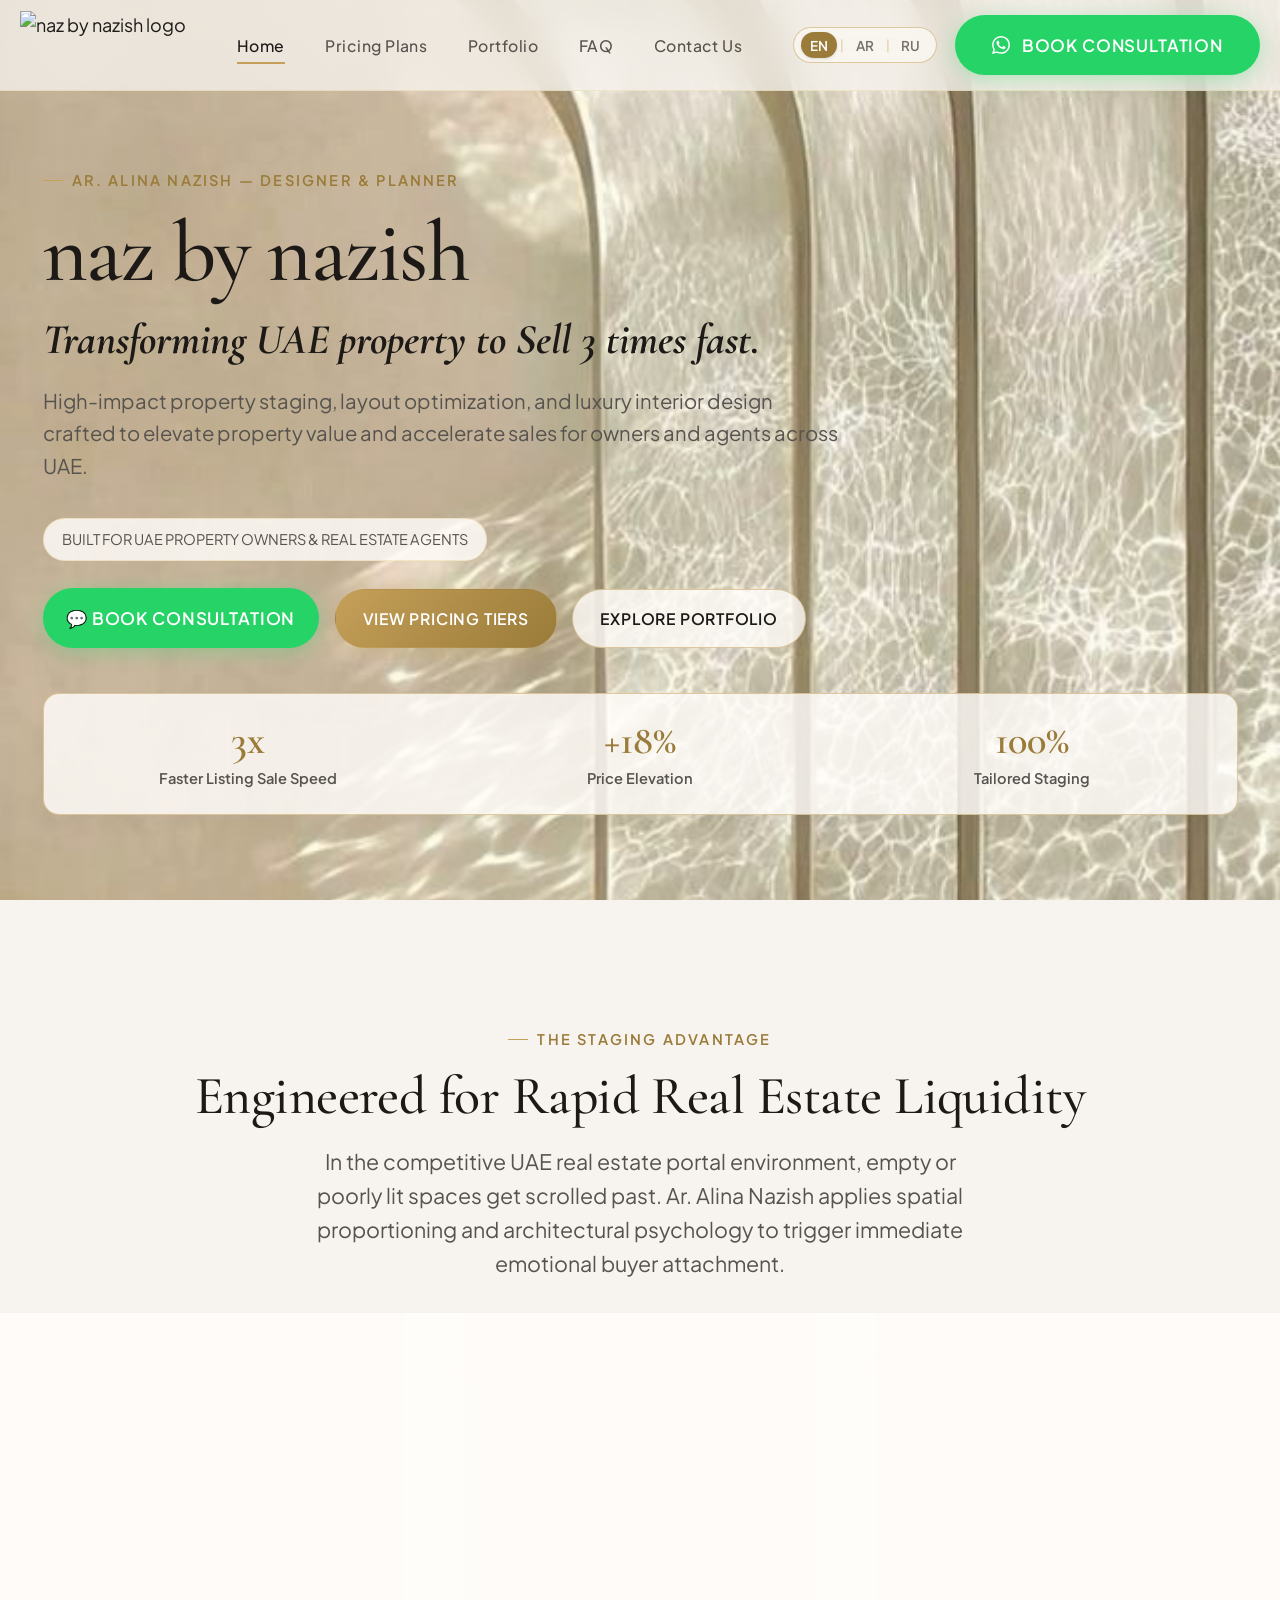
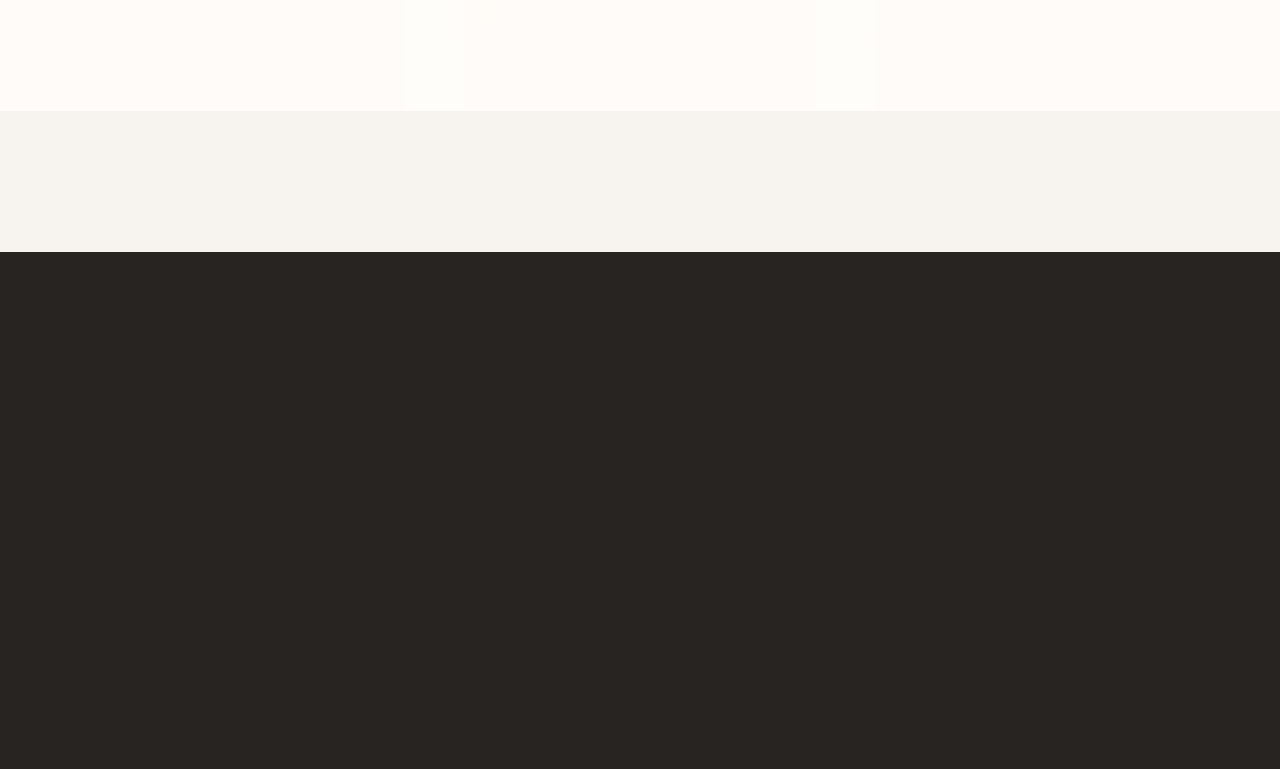
==== commit 63ba4730: "add commercial" ====
--- a/index.html
+++ b/index.html
@@ -48,7 +48,7 @@
           <button type="button" class="lang-btn" data-lang="ru" aria-label="Русский">RU</button>
         </div>
 
-        <a href="https://wa.me/971500000000?text=Hello%20Ar.%20Alina,%20I%20would%20like%20to%20inquire%20about%20your%20property%20transformation%20services." target="_blank" rel="noopener noreferrer" class="btn btn-whatsapp">
+        <a href="https://wa.me/971563092692?text=Hello%20Ar.%20Alina,%20I%20would%20like%20to%20inquire%20about%20your%20property%20transformation%20services." target="_blank" rel="noopener noreferrer" class="btn btn-whatsapp">
           <svg width="18" height="18" viewBox="0 0 24 24" fill="currentColor"><path d="M.057 24l1.687-6.163c-1.041-1.804-1.588-3.849-1.587-5.946.003-6.556 5.338-11.891 11.893-11.891 3.181.001 6.167 1.24 8.413 3.488 2.245 2.248 3.481 5.236 3.48 8.414-.003 6.557-5.338 11.892-11.893 11.892-1.99-.001-3.951-.5-5.688-1.448l-6.305 1.654zm6.597-3.807c1.676.995 3.276 1.591 5.392 1.592 5.448 0 9.886-4.434 9.889-9.885.002-5.462-4.415-9.89-9.881-9.892-5.452 0-9.887 4.434-9.889 9.884-.001 2.225.651 3.891 1.746 5.634l-.999 3.648 3.742-.981zm11.387-5.464c-.074-.124-.272-.198-.57-.347-.297-.149-1.758-.868-2.031-.967-.272-.099-.47-.149-.669.149-.198.297-.768.967-.941 1.165-.173.198-.347.223-.644.074-.297-.149-1.255-.462-2.39-1.475-.883-.788-1.48-1.761-1.653-2.059-.173-.297-.018-.458.13-.606.134-.133.297-.347.446-.521.151-.172.2-.296.3-.495.099-.198.05-.372-.025-.521-.075-.148-.669-1.611-.916-2.206-.242-.579-.487-.501-.669-.51l-.57-.01c-.198 0-.52.074-.792.372s-1.04 1.016-1.04 2.479 1.065 2.876 1.213 3.074c.149.198 2.095 3.2 5.076 4.487.709.306 1.263.489 1.694.626.712.226 1.36.194 1.872.118.571-.085 1.758-.719 2.006-1.413.248-.695.248-1.29.173-1.414z"/></svg>
           <span data-i18n="nav_book_consultation">Book Consultation</span>
         </a>
@@ -77,8 +77,8 @@
     </div>
 
     <div style="margin-top: 1rem;">
-      <a href="https://wa.me/971500000000?text=Hello%20Ar.%20Alina,%20I%20would%20like%20to%20inquire%20about%20your%20property%20transformation%20services." target="_blank" rel="noopener noreferrer" class="btn btn-whatsapp" style="width: 100%;">
-        <span data-i18n="mobile_chat_wa">Chat on WhatsApp (+971 50 000 0000)</span>
+      <a href="https://wa.me/971563092692?text=Hello%20Ar.%20Alina,%20I%20would%20like%20to%20inquire%20about%20your%20property%20transformation%20services." target="_blank" rel="noopener noreferrer" class="btn btn-whatsapp" style="width: 100%;">
+        <span data-i18n="mobile_chat_wa">Chat on WhatsApp (+971 56 309 2692)</span>
       </a>
     </div>
   </div>
@@ -105,7 +105,7 @@
               </div>
 
               <div class="hero-cta-group">
-                <a href="https://wa.me/971500000000?text=Hello%20Ar.%20Alina,%20I%20would%20like%20to%20book%20a%20consultation%20for%20my%20UAE%20property." target="_blank" rel="noopener noreferrer" class="btn btn-whatsapp hero-primary-cta">
+                <a href="https://wa.me/971563092692?text=Hello%20Ar.%20Alina,%20I%20would%20like%20to%20book%20a%20consultation%20for%20my%20UAE%20property." target="_blank" rel="noopener noreferrer" class="btn btn-whatsapp hero-primary-cta">
                   <span>💬 <span data-i18n="nav_book_consultation">Book Consultation</span></span>
                 </a>
                 <div class="hero-secondary-ctas">
@@ -652,8 +652,8 @@
                 <div>
                   <h3 class="contact-channel-title" data-i18n="contact_wa_title">WhatsApp Direct Line</h3>
                   <p class="contact-channel-detail" style="margin-bottom: 0.5rem;" data-i18n="contact_wa_detail">Instant responses for bookings & property inquiries.</p>
-                  <a href="https://wa.me/971500000000?text=Hello%20Ar.%20Alina,%20I%20would%20like%20to%20inquire%20about%20your%20property%20transformation%20services." target="_blank" rel="noopener noreferrer" style="color: #25D366; font-weight: 700; font-size: 0.9375rem;">
-                    +971 50 000 0000 →
+                  <a href="https://wa.me/971563092692?text=Hello%20Ar.%20Alina,%20I%20would%20like%20to%20inquire%20about%20your%20property%20transformation%20services." target="_blank" rel="noopener noreferrer" style="color: #25D366; font-weight: 700; font-size: 0.9375rem;">
+                    +971 56 309 2692 →
                   </a>
                 </div>
               </div>
@@ -748,7 +748,7 @@
                 </div>
 
                 <button type="submit" class="btn btn-whatsapp" style="width: 100%; padding: 1rem;">
-                  <span data-i18n="btn_submit_wa">Send Request via WhatsApp (+971 50 000 0000)</span>
+                  <span data-i18n="btn_submit_wa">Send Request via WhatsApp (+971 56 309 2692)</span>
                 </button>
               </form>
             </div>
@@ -787,7 +787,7 @@
         <div>
           <h4 class="footer-col-title" data-i18n="footer_contact_heading">Direct Contact</h4>
           <ul class="footer-links">
-            <li><a href="https://wa.me/971500000000" target="_blank" rel="noopener noreferrer" class="footer-link">WhatsApp: +971 50 000 0000</a></li>
+            <li><a href="https://wa.me/971563092692" target="_blank" rel="noopener noreferrer" class="footer-link">WhatsApp: +971 56 309 2692</a></li>
             <li><a href="https://instagram.com/nazbynazish" target="_blank" rel="noopener noreferrer" class="footer-link">Instagram: @nazbynazish</a></li>
             <li class="footer-link" style="margin-top: 0.5rem; color: #78716C;" data-i18n="footer_location">Location: United Arab Emirates</li>
           </ul>
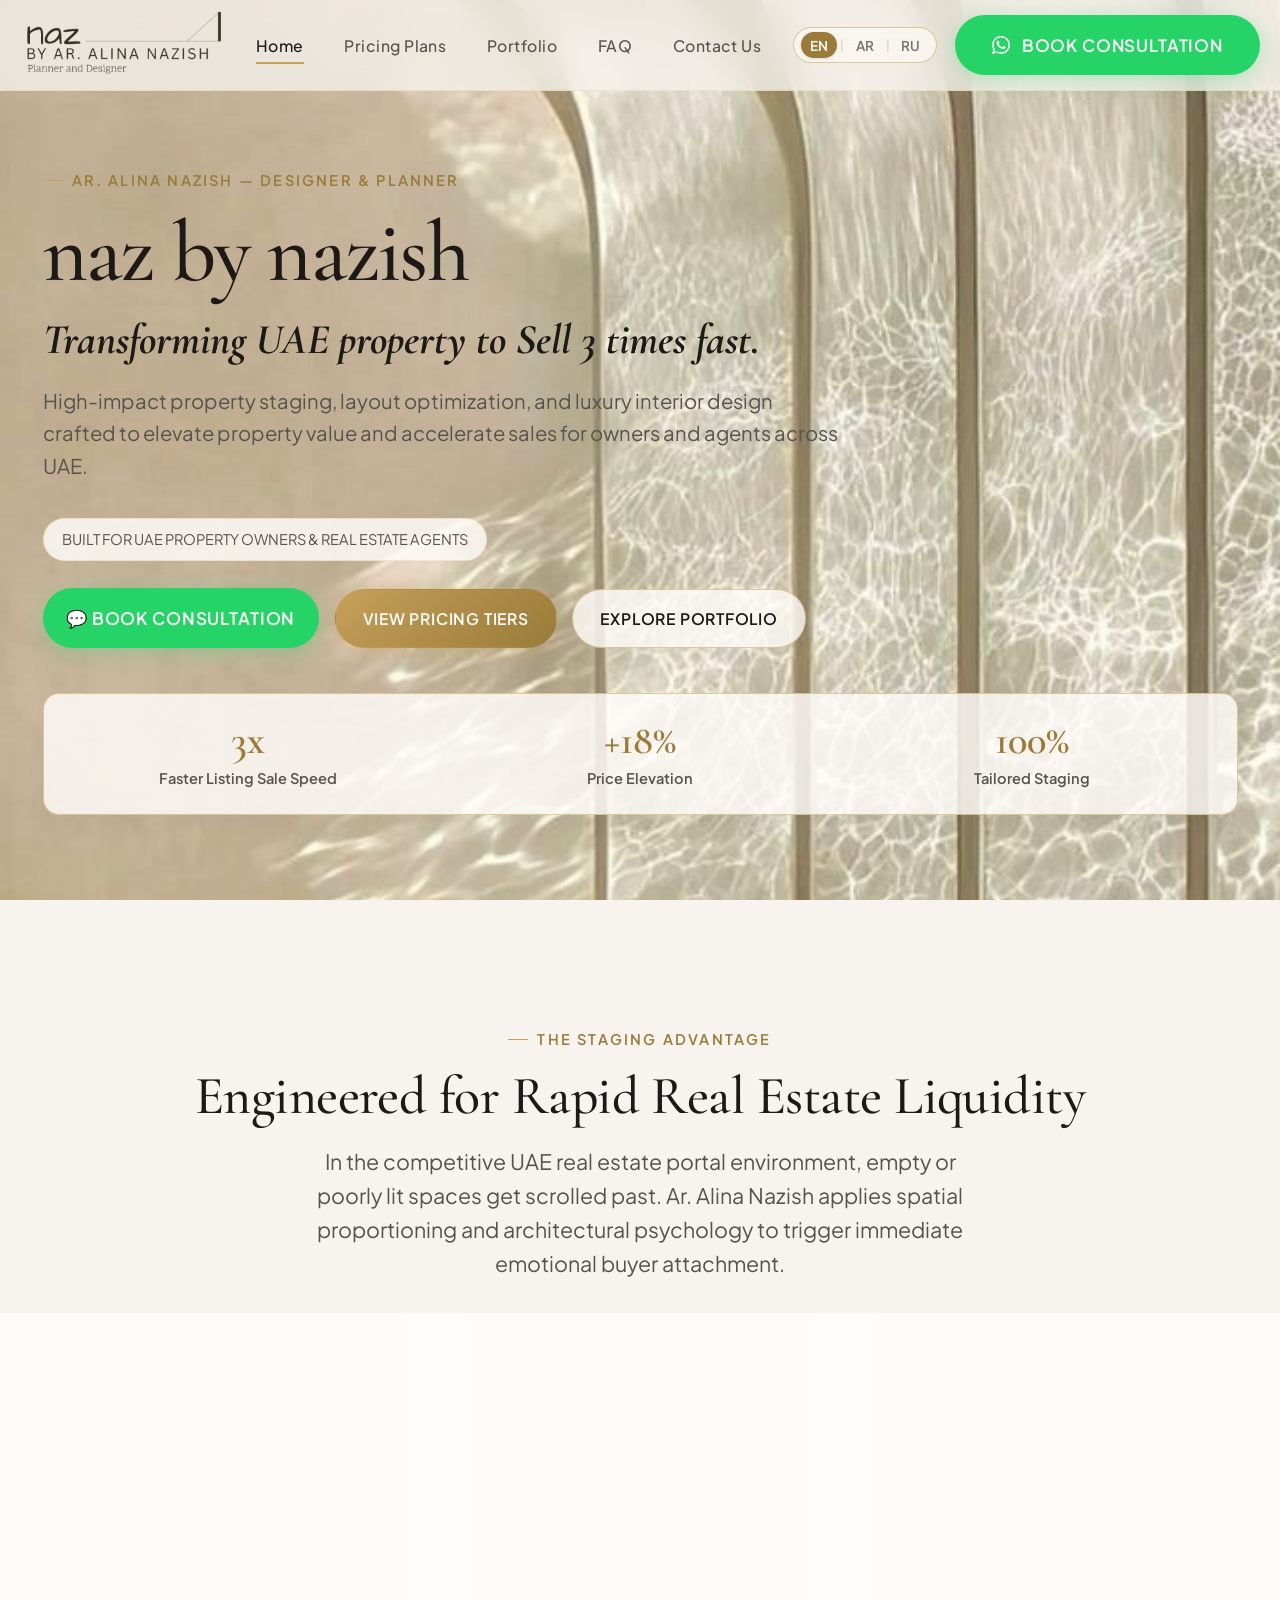
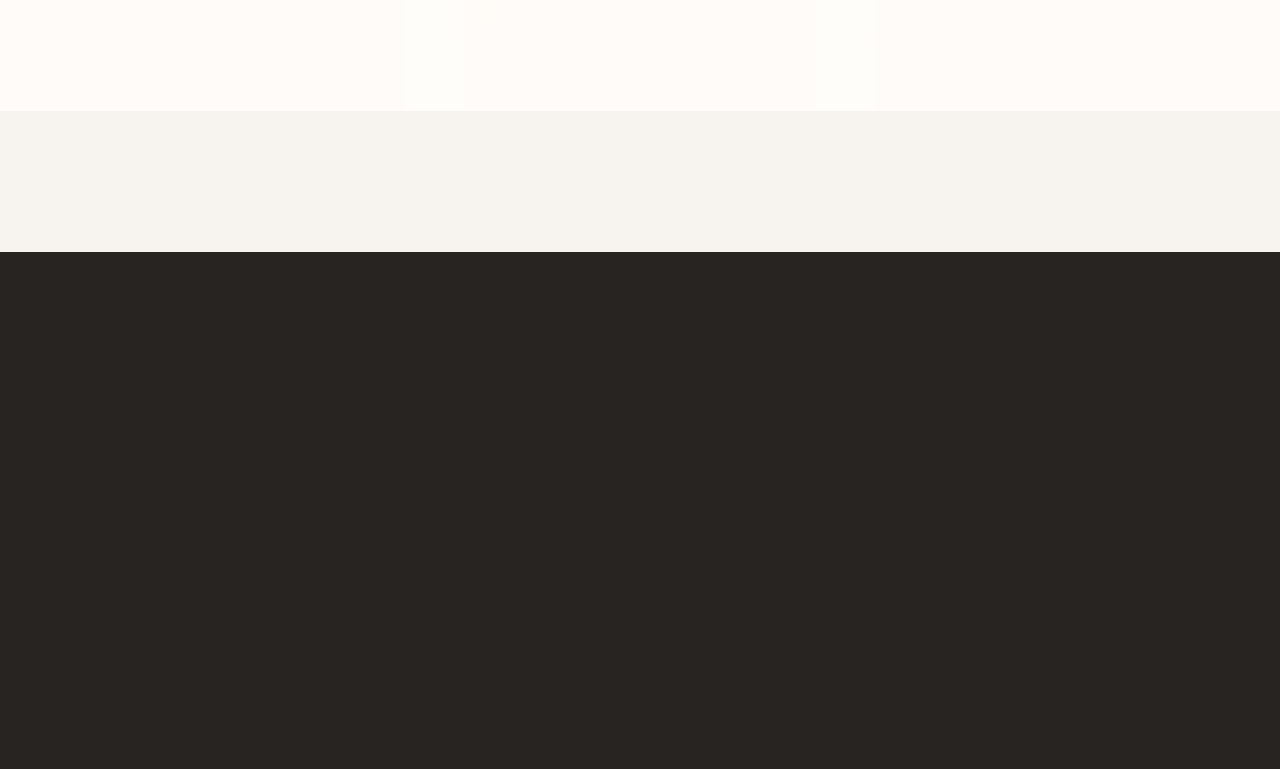
==== commit 081a3dd6: "Remove visible WhatsApp phone number from website" ====
--- a/index.html
+++ b/index.html
@@ -78,7 +78,7 @@
 
     <div style="margin-top: 1rem;">
       <a href="https://wa.me/971563092692?text=Hello%20Ar.%20Alina,%20I%20would%20like%20to%20inquire%20about%20your%20property%20transformation%20services." target="_blank" rel="noopener noreferrer" class="btn btn-whatsapp" style="width: 100%;">
-        <span data-i18n="mobile_chat_wa">Chat on WhatsApp (+971 56 309 2692)</span>
+        <span data-i18n="mobile_chat_wa">Chat on WhatsApp</span>
       </a>
     </div>
   </div>
@@ -652,8 +652,8 @@
                 <div>
                   <h3 class="contact-channel-title" data-i18n="contact_wa_title">WhatsApp Direct Line</h3>
                   <p class="contact-channel-detail" style="margin-bottom: 0.5rem;" data-i18n="contact_wa_detail">Instant responses for bookings & property inquiries.</p>
-                  <a href="https://wa.me/971563092692?text=Hello%20Ar.%20Alina,%20I%20would%20like%20to%20inquire%20about%20your%20property%20transformation%20services." target="_blank" rel="noopener noreferrer" style="color: #25D366; font-weight: 700; font-size: 0.9375rem;">
-                    +971 56 309 2692 →
+                  <a href="https://wa.me/971563092692?text=Hello%20Ar.%20Alina,%20I%20would%20like%20to%20inquire%20about%20your%20property%20transformation%20services." target="_blank" rel="noopener noreferrer" style="color: #25D366; font-weight: 700; font-size: 0.9375rem;" data-i18n="contact_wa_link">
+                    Chat on WhatsApp &rarr;
                   </a>
                 </div>
               </div>
@@ -748,7 +748,7 @@
                 </div>
 
                 <button type="submit" class="btn btn-whatsapp" style="width: 100%; padding: 1rem;">
-                  <span data-i18n="btn_submit_wa">Send Request via WhatsApp (+971 56 309 2692)</span>
+                  <span data-i18n="btn_submit_wa">Send Request via WhatsApp</span>
                 </button>
               </form>
             </div>
@@ -787,7 +787,7 @@
         <div>
           <h4 class="footer-col-title" data-i18n="footer_contact_heading">Direct Contact</h4>
           <ul class="footer-links">
-            <li><a href="https://wa.me/971563092692" target="_blank" rel="noopener noreferrer" class="footer-link">WhatsApp: +971 56 309 2692</a></li>
+            <li><a href="https://wa.me/971563092692" target="_blank" rel="noopener noreferrer" class="footer-link" data-i18n="footer_wa_link">WhatsApp</a></li>
             <li><a href="https://instagram.com/nazbynazish" target="_blank" rel="noopener noreferrer" class="footer-link">Instagram: @nazbynazish</a></li>
             <li class="footer-link" style="margin-top: 0.5rem; color: #78716C;" data-i18n="footer_location">Location: United Arab Emirates</li>
           </ul>
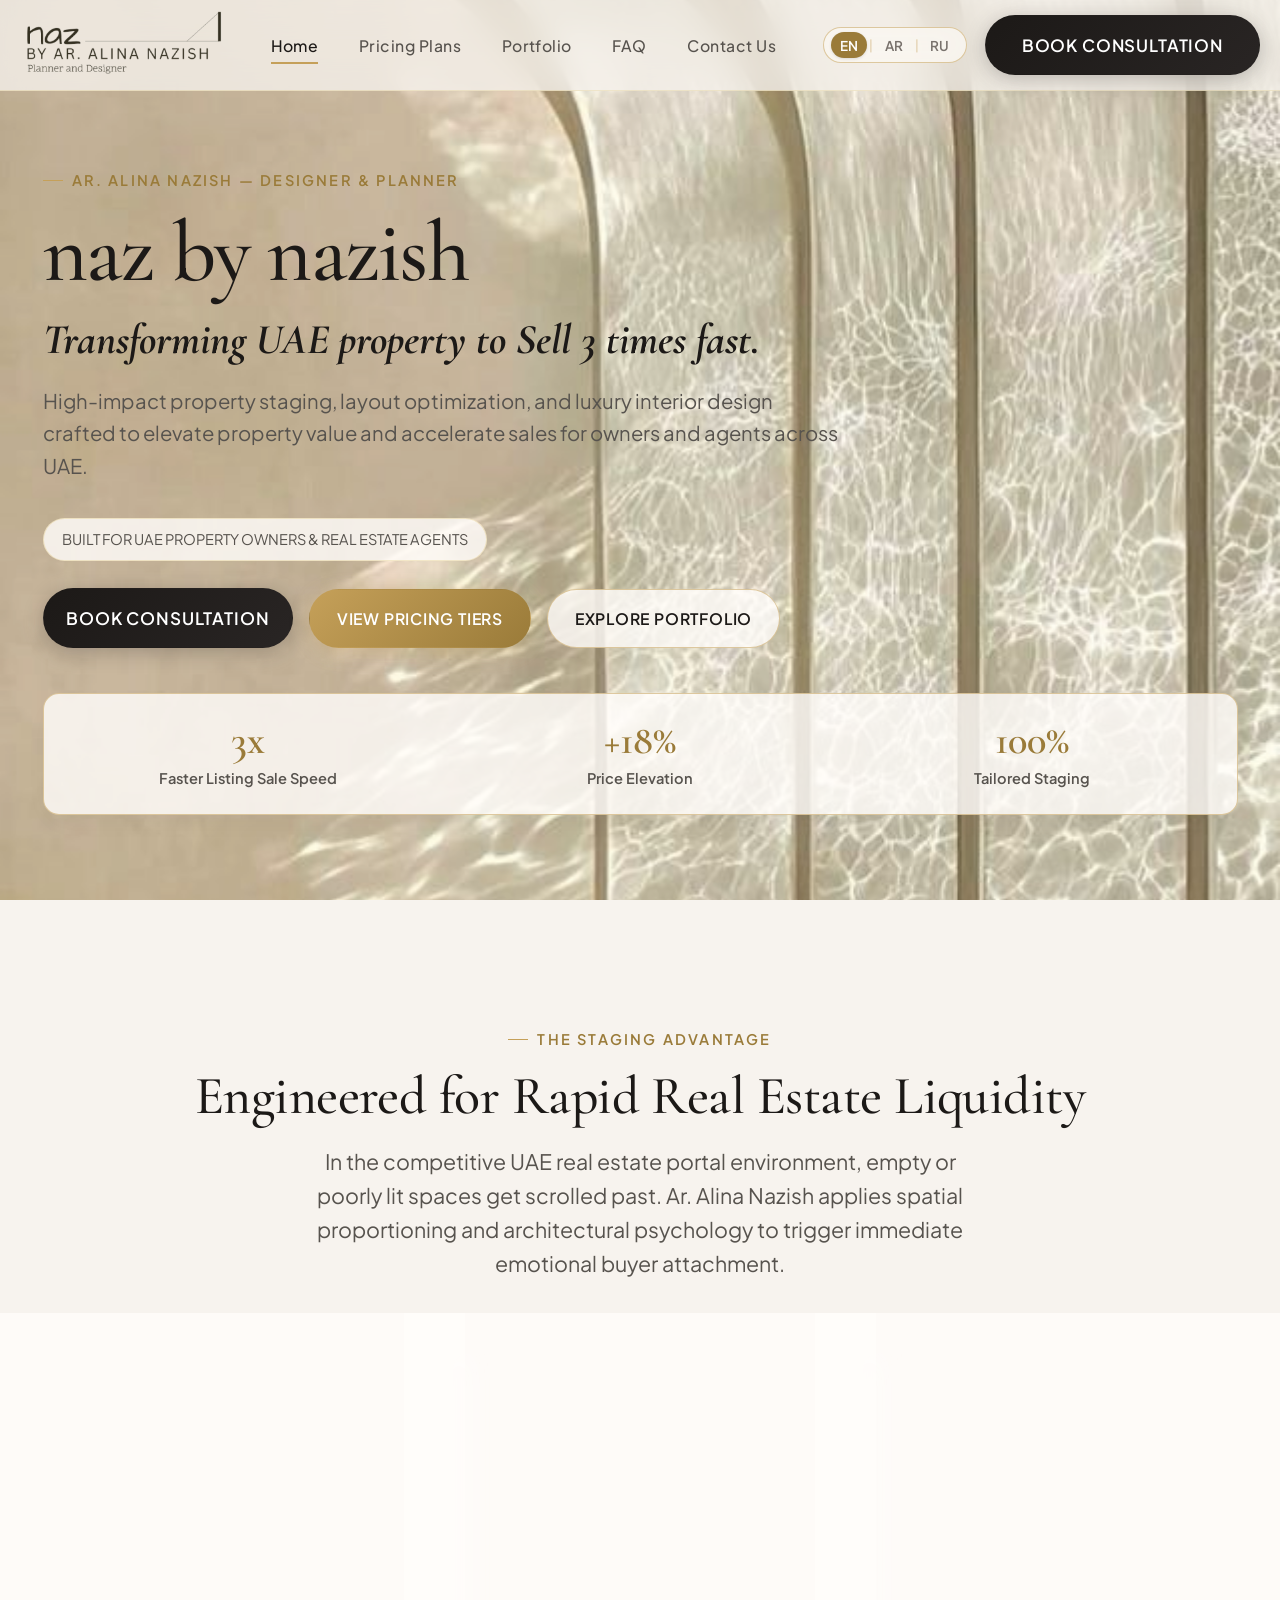
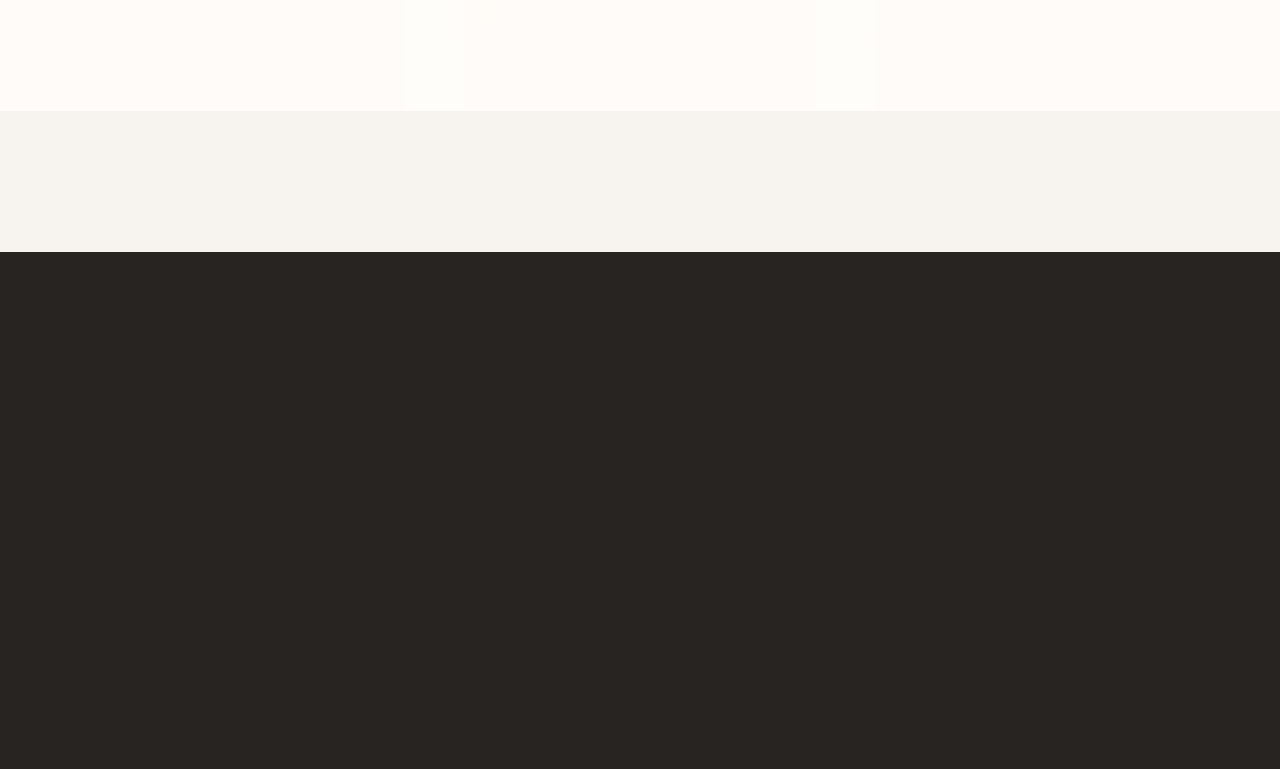
==== commit 85e1a410: "Update consultation and contact channels on website" ====
--- a/index.html
+++ b/index.html
@@ -48,8 +48,7 @@
           <button type="button" class="lang-btn" data-lang="ru" aria-label="Русский">RU</button>
         </div>
 
-        <a href="https://wa.me/971563092692?text=Hello%20Ar.%20Alina,%20I%20would%20like%20to%20inquire%20about%20your%20property%20transformation%20services." target="_blank" rel="noopener noreferrer" class="btn btn-whatsapp">
-          <svg width="18" height="18" viewBox="0 0 24 24" fill="currentColor"><path d="M.057 24l1.687-6.163c-1.041-1.804-1.588-3.849-1.587-5.946.003-6.556 5.338-11.891 11.893-11.891 3.181.001 6.167 1.24 8.413 3.488 2.245 2.248 3.481 5.236 3.48 8.414-.003 6.557-5.338 11.892-11.893 11.892-1.99-.001-3.951-.5-5.688-1.448l-6.305 1.654zm6.597-3.807c1.676.995 3.276 1.591 5.392 1.592 5.448 0 9.886-4.434 9.889-9.885.002-5.462-4.415-9.89-9.881-9.892-5.452 0-9.887 4.434-9.889 9.884-.001 2.225.651 3.891 1.746 5.634l-.999 3.648 3.742-.981zm11.387-5.464c-.074-.124-.272-.198-.57-.347-.297-.149-1.758-.868-2.031-.967-.272-.099-.47-.149-.669.149-.198.297-.768.967-.941 1.165-.173.198-.347.223-.644.074-.297-.149-1.255-.462-2.39-1.475-.883-.788-1.48-1.761-1.653-2.059-.173-.297-.018-.458.13-.606.134-.133.297-.347.446-.521.151-.172.2-.296.3-.495.099-.198.05-.372-.025-.521-.075-.148-.669-1.611-.916-2.206-.242-.579-.487-.501-.669-.51l-.57-.01c-.198 0-.52.074-.792.372s-1.04 1.016-1.04 2.479 1.065 2.876 1.213 3.074c.149.198 2.095 3.2 5.076 4.487.709.306 1.263.489 1.694.626.712.226 1.36.194 1.872.118.571-.085 1.758-.719 2.006-1.413.248-.695.248-1.29.173-1.414z"/></svg>
+        <a href="#contact" data-navigate="contact" class="btn btn-primary">
           <span data-i18n="nav_book_consultation">Book Consultation</span>
         </a>
         <button class="mobile-toggle" id="mobileToggle" aria-label="Toggle Navigation Menu">
@@ -77,8 +76,8 @@
     </div>
 
     <div style="margin-top: 1rem;">
-      <a href="https://wa.me/971563092692?text=Hello%20Ar.%20Alina,%20I%20would%20like%20to%20inquire%20about%20your%20property%20transformation%20services." target="_blank" rel="noopener noreferrer" class="btn btn-whatsapp" style="width: 100%;">
-        <span data-i18n="mobile_chat_wa">Chat on WhatsApp</span>
+      <a href="#contact" data-navigate="contact" class="btn btn-primary" style="width: 100%;">
+        <span data-i18n="nav_book_consultation">Book Consultation</span>
       </a>
     </div>
   </div>
@@ -105,8 +104,8 @@
               </div>
 
               <div class="hero-cta-group">
-                <a href="https://wa.me/971563092692?text=Hello%20Ar.%20Alina,%20I%20would%20like%20to%20book%20a%20consultation%20for%20my%20UAE%20property." target="_blank" rel="noopener noreferrer" class="btn btn-whatsapp hero-primary-cta">
-                  <span>💬 <span data-i18n="nav_book_consultation">Book Consultation</span></span>
+                <a href="#contact" data-navigate="contact" class="btn btn-primary hero-primary-cta">
+                  <span data-i18n="nav_book_consultation">Book Consultation</span>
                 </a>
                 <div class="hero-secondary-ctas">
                   <a href="#pricing" class="btn btn-gold" data-navigate="pricing" data-i18n="btn_pricing_tiers">
@@ -476,7 +475,7 @@
             <p id="lightboxDesc" class="lightbox-desc">
               Detailed description of project staging...
             </p>
-            <a id="lightboxWhatsappBtn" href="#" target="_blank" rel="noopener noreferrer" class="btn btn-whatsapp lightbox-wa-btn">
+            <a id="lightboxInquiryBtn" href="#contact" data-navigate="contact" class="btn btn-primary lightbox-inquiry-btn" data-i18n="lightbox_inquiry_btn">
               Inquire About Similar Property Transformation
             </a>
           </div>
@@ -632,7 +631,7 @@
             <div class="eyebrow eyebrow-center" data-i18n="contact_eyebrow">DIRECT CONSULTATION</div>
             <h1 class="section-title" data-i18n="contact_title">Connect with Ar. Alina Nazish</h1>
             <p class="section-subtitle" data-i18n="contact_subtitle">
-              Ready to elevate your UAE property value and accelerate your sale speed? Get in touch via WhatsApp or submit your consultation request below.
+              Ready to elevate your UAE property value and accelerate your sale speed? Get in touch via email or submit your consultation request below.
             </p>
           </div>
 
@@ -646,14 +645,14 @@
                 </p>
               </div>
 
-              <!-- Channel 1: WhatsApp -->
+              <!-- Channel 1: Email -->
               <div class="contact-channel-item">
-                <div class="contact-icon-box">💬</div>
+                <div class="contact-icon-box">✉️</div>
                 <div>
-                  <h3 class="contact-channel-title" data-i18n="contact_wa_title">WhatsApp Direct Line</h3>
-                  <p class="contact-channel-detail" style="margin-bottom: 0.5rem;" data-i18n="contact_wa_detail">Instant responses for bookings & property inquiries.</p>
-                  <a href="https://wa.me/971563092692?text=Hello%20Ar.%20Alina,%20I%20would%20like%20to%20inquire%20about%20your%20property%20transformation%20services." target="_blank" rel="noopener noreferrer" style="color: #25D366; font-weight: 700; font-size: 0.9375rem;" data-i18n="contact_wa_link">
-                    Chat on WhatsApp &rarr;
+                  <h3 class="contact-channel-title" data-i18n="contact_email_title">Email Consultation</h3>
+                  <p class="contact-channel-detail" style="margin-bottom: 0.5rem;" data-i18n="contact_email_detail">Direct inquiry and architectural consultations.</p>
+                  <a href="mailto:ar.khan.alina@gmail.com" style="color: var(--gold-dark); font-weight: 700; font-size: 0.9375rem;" data-i18n="contact_email_link">
+                    ar.khan.alina@gmail.com &rarr;
                   </a>
                 </div>
               </div>
@@ -685,7 +684,7 @@
             <div class="glass-panel contact-form-panel">
               <h2 class="contact-panel-title" data-i18n="form_title">Book a Property Consultation</h2>
               <p class="contact-panel-subtitle" data-i18n="form_subtitle">
-                Fill out your details below to generate a pre-formatted WhatsApp request directly to Ar. Alina Nazish.
+                Fill out your details below to submit a consultation request directly to Ar. Alina Nazish.
               </p>
 
               <form id="consultationForm">
@@ -695,7 +694,7 @@
                     <input type="text" id="formName" class="form-input" placeholder="e.g. Sarah Mansoor" data-i18n-placeholder="placeholder_name" required>
                   </div>
                   <div class="form-group">
-                    <label class="form-label" for="formPhone" data-i18n="lbl_phone">Phone / WhatsApp Number</label>
+                    <label class="form-label" for="formPhone" data-i18n="lbl_phone">Phone Number</label>
                     <input type="tel" id="formPhone" class="form-input" placeholder="+971 50 000 0000" data-i18n-placeholder="placeholder_phone" required>
                   </div>
                 </div>
@@ -747,8 +746,8 @@
                   <textarea id="formNotes" class="form-textarea" rows="4" placeholder="Mention bedrooms, target sale timeline, or specific staging needs..." data-i18n-placeholder="placeholder_notes"></textarea>
                 </div>
 
-                <button type="submit" class="btn btn-whatsapp" style="width: 100%; padding: 1rem;">
-                  <span data-i18n="btn_submit_wa">Send Request via WhatsApp</span>
+                <button type="submit" class="btn btn-primary" style="width: 100%; padding: 1rem;">
+                  <span data-i18n="btn_submit_request">Submit Consultation Request</span>
                 </button>
               </form>
             </div>
@@ -787,7 +786,7 @@
         <div>
           <h4 class="footer-col-title" data-i18n="footer_contact_heading">Direct Contact</h4>
           <ul class="footer-links">
-            <li><a href="https://wa.me/971563092692" target="_blank" rel="noopener noreferrer" class="footer-link" data-i18n="footer_wa_link">WhatsApp</a></li>
+            <li><a href="mailto:ar.khan.alina@gmail.com" class="footer-link" data-i18n="footer_email_link">Email: ar.khan.alina@gmail.com</a></li>
             <li><a href="https://instagram.com/nazbynazish" target="_blank" rel="noopener noreferrer" class="footer-link">Instagram: @nazbynazish</a></li>
             <li class="footer-link" style="margin-top: 0.5rem; color: #78716C;" data-i18n="footer_location">Location: United Arab Emirates</li>
           </ul>
--- a/public/css/styles.css
+++ b/public/css/styles.css
@@ -267,17 +267,6 @@
   box-shadow: 0 8px 30px rgba(212, 175, 55, 0.4);
 }
 
-.btn-whatsapp {
-  background: #25D366;
-  color: #FFFFFF;
-  box-shadow: 0 4px 20px rgba(37, 211, 102, 0.3);
-}
-
-.btn-whatsapp:hover {
-  background: #1EBE5D;
-  transform: translateY(-2px);
-  box-shadow: 0 8px 25px rgba(37, 211, 102, 0.45);
-}
 
 .btn-secondary {
   background: rgba(255, 253, 250, 0.8);
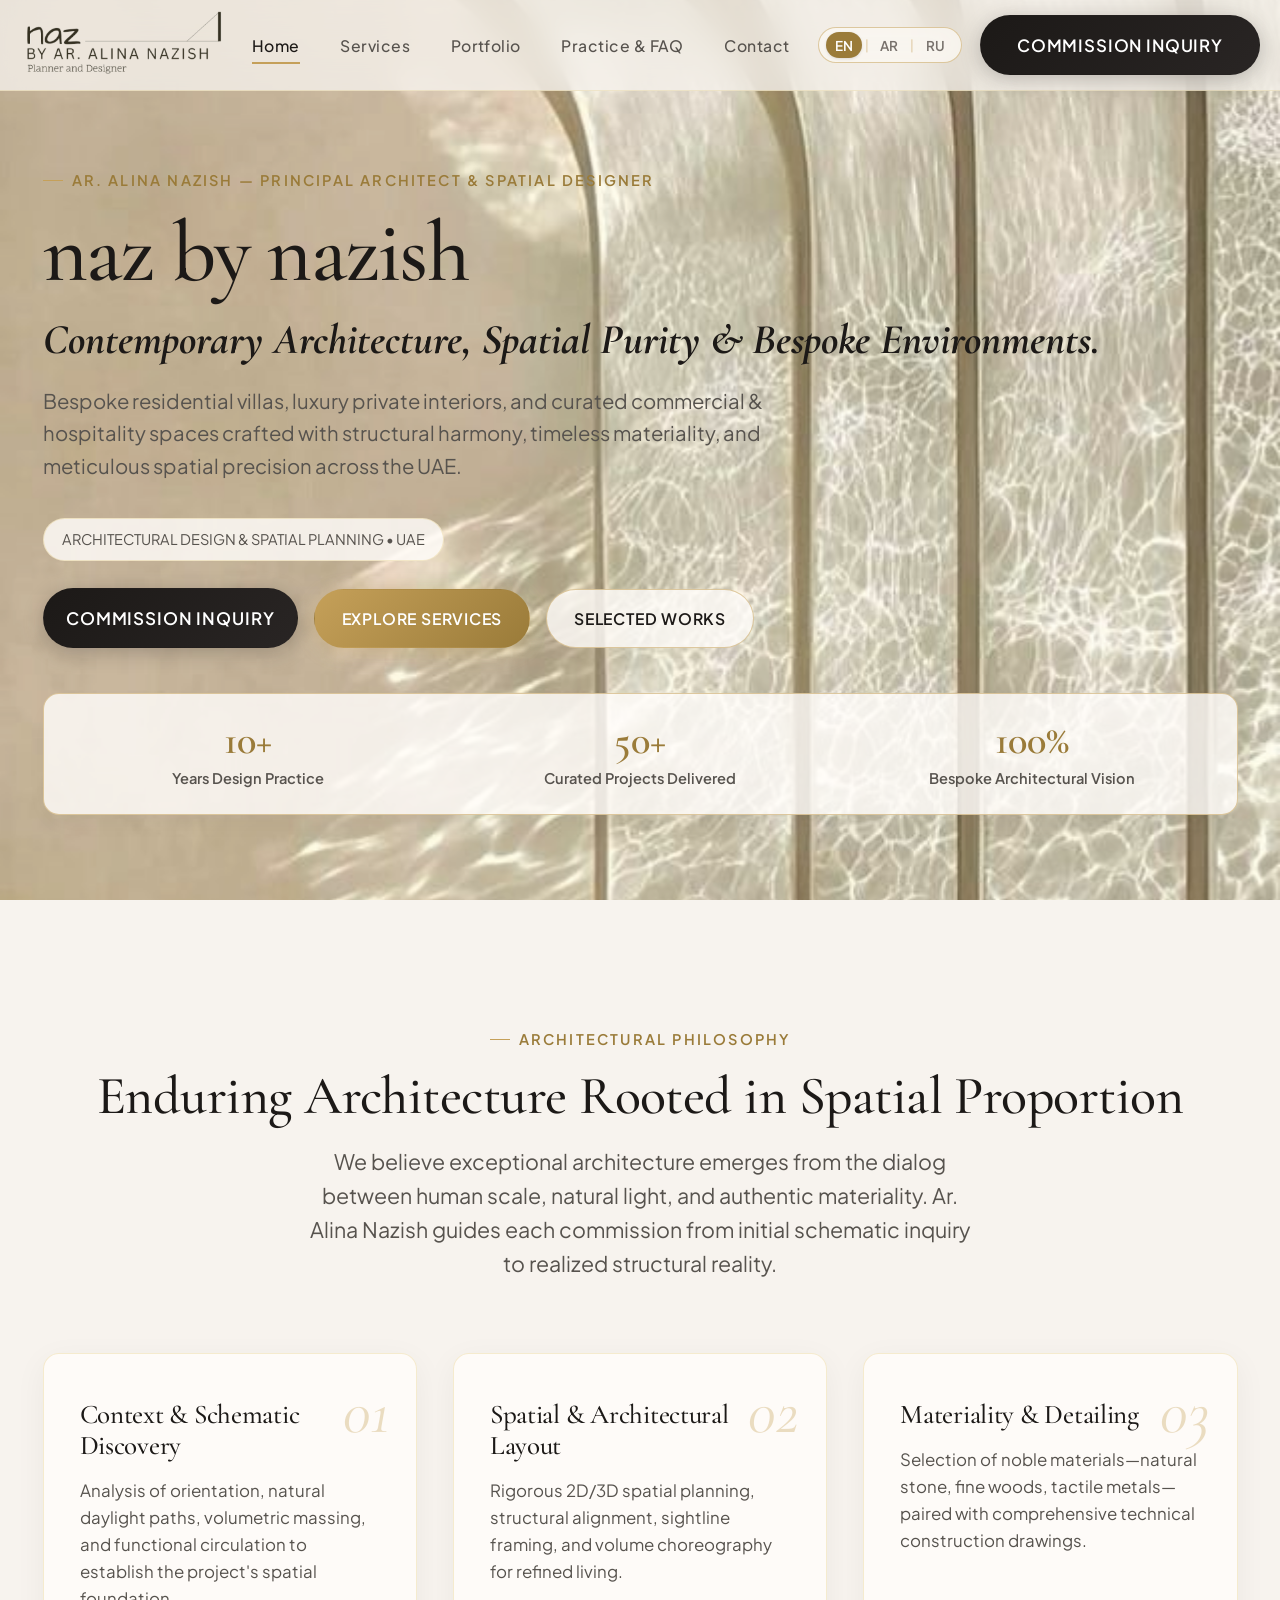
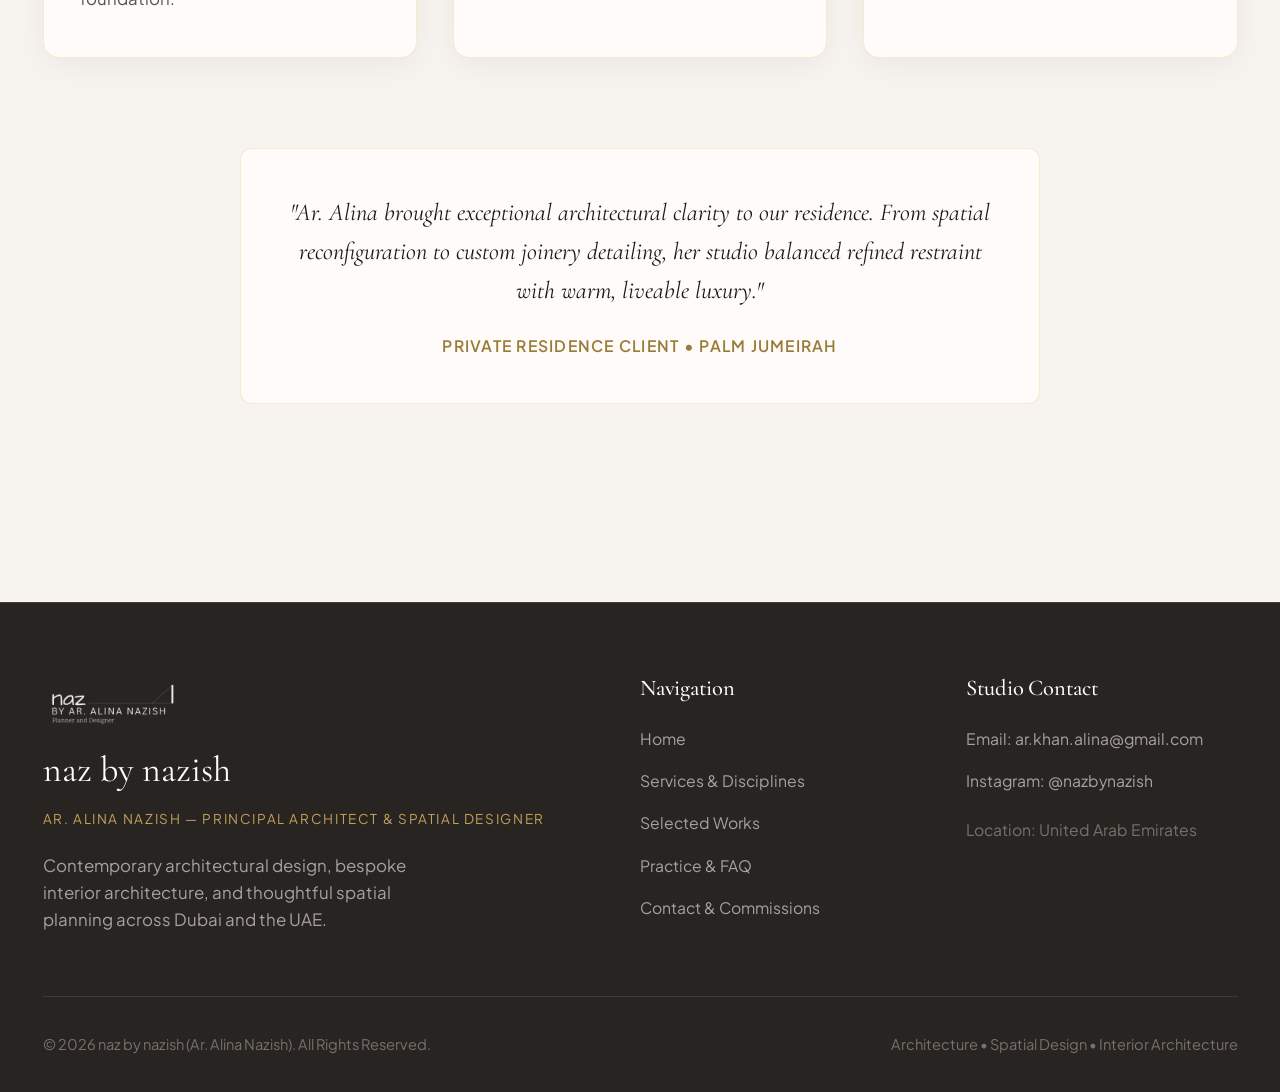
==== commit 0ca4ba43: "Repurpose website from real estate staging to architecture firm profile and portfolio" ====
--- a/index.html
+++ b/index.html
@@ -3,8 +3,8 @@
 <head>
   <meta charset="UTF-8" />
   <meta name="viewport" content="width=device-width, initial-scale=1.0" />
-  <title>naz by nazish — Luxury Interior Design & Staging | Ar. Alina Nazish</title>
-  <meta name="description" content="Luxury property staging, architectural layout design, and spatial optimization for UAE residential and commercial real estate by Ar. Alina Nazish." />
+  <title>naz by nazish — Architecture & Spatial Design | Ar. Alina Nazish</title>
+  <meta name="description" content="Contemporary architecture, bespoke interior architecture, and spatial planning for private residences and commercial hospitality spaces across the UAE by Ar. Alina Nazish." />
   
   <!-- Google Fonts -->
   <link rel="preconnect" href="https://fonts.googleapis.com">
@@ -30,9 +30,9 @@
       <nav>
         <ul class="nav-links">
           <li><a href="#home" class="nav-link active" data-navigate="home" data-i18n="nav_home">Home</a></li>
-          <li><a href="#pricing" class="nav-link" data-navigate="pricing" data-i18n="nav_pricing">Pricing</a></li>
+          <li><a href="#services" class="nav-link" data-navigate="services" data-i18n="nav_services">Services</a></li>
           <li><a href="#portfolio" class="nav-link" data-navigate="portfolio" data-i18n="nav_portfolio">Portfolio</a></li>
-          <li><a href="#faq" class="nav-link" data-navigate="faq" data-i18n="nav_faq">FAQ</a></li>
+          <li><a href="#faq" class="nav-link" data-navigate="faq" data-i18n="nav_faq">Practice & FAQ</a></li>
           <li><a href="#contact" class="nav-link" data-navigate="contact" data-i18n="nav_contact">Contact</a></li>
         </ul>
       </nav>
@@ -49,7 +49,7 @@
         </div>
 
         <a href="#contact" data-navigate="contact" class="btn btn-primary">
-          <span data-i18n="nav_book_consultation">Book Consultation</span>
+          <span data-i18n="nav_book_consultation">Commission Inquiry</span>
         </a>
         <button class="mobile-toggle" id="mobileToggle" aria-label="Toggle Navigation Menu">
           <svg width="24" height="24" viewBox="0 0 24 24" fill="none" stroke="currentColor" stroke-width="2" stroke-linecap="round"><line x1="3" y1="12" x2="21" y2="12"></line><line x1="3" y1="6" x2="21" y2="6"></line><line x1="3" y1="18" x2="21" y2="18"></line></svg>
@@ -61,9 +61,9 @@
   <!-- Mobile Drawer Menu -->
   <div class="mobile-menu" id="mobileMenu">
     <a href="#home" class="mobile-nav-link active" data-navigate="home" data-i18n="nav_home">Home</a>
-    <a href="#pricing" class="mobile-nav-link" data-navigate="pricing" data-i18n="nav_pricing">Pricing Plans</a>
+    <a href="#services" class="mobile-nav-link" data-navigate="services" data-i18n="nav_services">Services</a>
     <a href="#portfolio" class="mobile-nav-link" data-navigate="portfolio" data-i18n="nav_portfolio">Portfolio</a>
-    <a href="#faq" class="mobile-nav-link" data-navigate="faq" data-i18n="nav_faq">FAQ</a>
+    <a href="#faq" class="mobile-nav-link" data-navigate="faq" data-i18n="nav_faq">Practice & FAQ</a>
     <a href="#contact" class="mobile-nav-link" data-navigate="contact" data-i18n="nav_contact">Contact Us</a>
     
     <div class="mobile-lang-switcher">
@@ -77,7 +77,7 @@
 
     <div style="margin-top: 1rem;">
       <a href="#contact" data-navigate="contact" class="btn btn-primary" style="width: 100%;">
-        <span data-i18n="nav_book_consultation">Book Consultation</span>
+        <span data-i18n="nav_book_consultation">Commission Inquiry</span>
       </a>
     </div>
   </div>
@@ -92,27 +92,27 @@
         <div class="container">
           <div class="hero-grid">
             <div class="hero-content">
-              <div class="eyebrow" data-i18n="hero_eyebrow">AR. ALINA NAZISH — DESIGNER & PLANNER</div>
+              <div class="eyebrow" data-i18n="hero_eyebrow">AR. ALINA NAZISH — PRINCIPAL ARCHITECT & SPATIAL DESIGNER</div>
               <h1 class="hero-title" data-i18n="hero_title">naz by nazish</h1>
-              <p class="hero-tagline" data-i18n="hero_tagline">Transforming UAE property to Sell 3 times fast.</p>
+              <p class="hero-tagline" data-i18n="hero_tagline">Contemporary Architecture, Spatial Purity & Bespoke Environments.</p>
               <p class="hero-desc" data-i18n="hero_desc">
-                High-impact property staging, layout optimization, and luxury interior design crafted to elevate property value and accelerate sales for owners and agents across UAE.
+                Bespoke residential villas, luxury private interiors, and curated commercial & hospitality spaces crafted with structural harmony, timeless materiality, and meticulous spatial precision across the UAE.
               </p>
 
               <div class="built-for-pill">
-                <span class="built-for-text" data-i18n="hero_badge">BUILT FOR UAE PROPERTY OWNERS & REAL ESTATE AGENTS</span>
+                <span class="built-for-text" data-i18n="hero_badge">ARCHITECTURAL DESIGN & SPATIAL PLANNING • UAE</span>
               </div>
 
               <div class="hero-cta-group">
                 <a href="#contact" data-navigate="contact" class="btn btn-primary hero-primary-cta">
-                  <span data-i18n="nav_book_consultation">Book Consultation</span>
+                  <span data-i18n="nav_book_consultation">Commission Inquiry</span>
                 </a>
                 <div class="hero-secondary-ctas">
-                  <a href="#pricing" class="btn btn-gold" data-navigate="pricing" data-i18n="btn_pricing_tiers">
-                    View Pricing Tiers
+                  <a href="#services" class="btn btn-gold" data-navigate="services" data-i18n="btn_services">
+                    Explore Services
                   </a>
                   <a href="#portfolio" class="btn btn-secondary" data-navigate="portfolio" data-i18n="btn_explore_portfolio">
-                    Explore Portfolio
+                    Selected Works
                   </a>
                 </div>
               </div>
@@ -120,199 +120,202 @@
               <!-- Stat Metrics Bar -->
               <div class="metrics-bar">
                 <div class="metric-item">
-                  <span class="metric-number" data-i18n="metric_1_num">3x</span>
-                  <span class="metric-label" data-i18n="metric_1_label">Faster Listing Sale Speed</span>
+                  <span class="metric-number" data-i18n="metric_1_num">10+</span>
+                  <span class="metric-label" data-i18n="metric_1_label">Years Design Practice</span>
                 </div>
                 <div class="metric-item">
-                  <span class="metric-number" data-i18n="metric_2_num">+18%</span>
-                  <span class="metric-label" data-i18n="metric_2_label">Price Elevation</span>
+                  <span class="metric-number" data-i18n="metric_2_num">50+</span>
+                  <span class="metric-label" data-i18n="metric_2_label">Curated Projects Delivered</span>
                 </div>
                 <div class="metric-item">
                   <span class="metric-number" data-i18n="metric_3_num">100%</span>
-                  <span class="metric-label" data-i18n="metric_3_label">Tailored Staging</span>
-                </div>
-              </div>
-            </div>
-          </div>
-        </div>
-      </div>
-
-      <!-- Philosophy & 3-Step Transformation Framework -->
+                  <span class="metric-label" data-i18n="metric_3_label">Bespoke Architectural Vision</span>
+                </div>
+              </div>
+            </div>
+          </div>
+        </div>
+      </div>
+
+      <!-- Philosophy & 3-Step Architectural Process -->
       <div class="section">
         <div class="container">
           <div class="section-header-center">
-            <div class="eyebrow eyebrow-center" data-i18n="framework_eyebrow">THE STAGING ADVANTAGE</div>
-            <h2 class="section-title" data-i18n="framework_title">Engineered for Rapid Real Estate Liquidity</h2>
+            <div class="eyebrow eyebrow-center" data-i18n="framework_eyebrow">ARCHITECTURAL PHILOSOPHY</div>
+            <h2 class="section-title" data-i18n="framework_title">Enduring Architecture Rooted in Spatial Proportion</h2>
             <p class="section-subtitle" data-i18n="framework_subtitle">
-              In the competitive UAE real estate portal environment, empty or poorly lit spaces get scrolled past. Ar. Alina Nazish applies spatial proportioning and architectural psychology to trigger immediate emotional buyer attachment.
+              We believe exceptional architecture emerges from the dialog between human scale, natural light, and authentic materiality. Ar. Alina Nazish guides each commission from initial schematic inquiry to realized structural reality.
             </p>
           </div>
 
           <div class="process-grid">
             <div class="glass-card process-card">
               <span class="process-number">01</span>
-              <h3 class="process-title" data-i18n="step_1_title">Spatial & Light Audit</h3>
+              <h3 class="process-title" data-i18n="step_1_title">Context & Schematic Discovery</h3>
               <p class="process-desc" data-i18n="step_1_desc">
-                We analyze your property's natural light flow, entry focal points, and room sightlines to establish a layout that emphasizes spaciousness and architectural elegance.
+                Analysis of orientation, natural daylight paths, volumetric massing, and functional circulation to establish the project's spatial foundation.
               </p>
             </div>
 
             <div class="glass-card process-card">
               <span class="process-number">02</span>
-              <h3 class="process-title" data-i18n="step_2_title">Architectural Staging</h3>
+              <h3 class="process-title" data-i18n="step_2_title">Spatial & Architectural Layout</h3>
               <p class="process-desc" data-i18n="step_2_desc">
-                Strategic furniture placement, luxury texture layering, and lighting curation create a sophisticated atmosphere that aligns with high-intent buyer expectations.
+                Rigorous 2D/3D spatial planning, structural alignment, sightline framing, and volume choreography for refined living.
               </p>
             </div>
 
             <div class="glass-card process-card">
               <span class="process-number">03</span>
-              <h3 class="process-title" data-i18n="step_3_title">High-Impact Media Kit</h3>
+              <h3 class="process-title" data-i18n="step_3_title">Materiality & Detailing</h3>
               <p class="process-desc" data-i18n="step_3_desc">
-                Professional architectural photography, cinematic video walkthroughs, and optimized portal ad draft descriptions ensure maximum viewings on Bayut & Property Finder.
+                Selection of noble materials—natural stone, fine woods, tactile metals—paired with comprehensive technical construction drawings.
               </p>
             </div>
           </div>
-        </div>
-      </div>
-
-
+
+          <!-- Featured Testimonial Quote -->
+          <div style="margin-top: 5rem; text-align: center; max-width: 800px; margin-left: auto; margin-right: auto; padding: 2.5rem; background: var(--card-bg); border: 1px solid var(--card-border); border-radius: 12px; backdrop-filter: var(--glass-blur);">
+            <p style="font-family: var(--font-heading); font-size: 1.35rem; font-style: italic; color: var(--text-primary); line-height: 1.6; margin-bottom: 1.25rem;" data-i18n="testimonial_quote">
+              "Ar. Alina brought exceptional architectural clarity to our residence. From spatial reconfiguration to custom joinery detailing, her studio balanced refined restraint with warm, liveable luxury."
+            </p>
+            <div style="font-size: 0.875rem; font-weight: 600; letter-spacing: 0.08em; text-transform: uppercase; color: var(--gold-dark);" data-i18n="testimonial_role">
+              Private Residence Client • Palm Jumeirah
+            </div>
+          </div>
+        </div>
+      </div>
     </section>
 
     <!-- ==========================================================================
-         PAGE 2: PRICING PAGE VIEW (#pricing)
+         PAGE 2: SERVICES PAGE VIEW (#services / aliased from #pricing)
          ========================================================================== -->
-    <section id="pricing" class="page-view">
+    <section id="services" class="page-view">
       <div class="section">
         <div class="container">
           <div style="text-align: center; margin-bottom: 4rem;">
-            <div class="eyebrow" style="justify-content: center;" data-i18n="pricing_eyebrow">TRANSPARENT PRICING</div>
-            <h1 class="section-title" data-i18n="pricing_title">Luxury Staging Tiers</h1>
-            <p class="section-subtitle" style="margin-left: auto; margin-right: auto;" data-i18n="pricing_subtitle">
-              Select the ideal staging and design package tailored to your property goals, timeframe, and budget in the UAE real estate market.
+            <div class="eyebrow" style="justify-content: center;" data-i18n="services_eyebrow">PRACTICE & DISCIPLINES</div>
+            <h1 class="section-title" data-i18n="services_title">Architectural Services</h1>
+            <p class="section-subtitle" style="margin-left: auto; margin-right: auto;" data-i18n="services_subtitle">
+              From ground-up private residences to refined interior transformations and bespoke commercial spaces across the UAE.
             </p>
             <p style="text-align: center; color: var(--gold-dark); font-weight: 600; font-size: 0.9375rem; margin-top: -2rem; margin-bottom: 2.5rem;" data-i18n="pricing_audience_note">
-              Designed for both Private Property Owners selling directly & Real Estate Brokers maximizing listing conversion.
-            </p>
-          </div>
-
-          <!-- 3 Luxury Pricing Cards Layout -->
+              Tailored architectural commissions for private homeowners, commercial operators, and boutique developers.
+            </p>
+          </div>
+
+          <!-- 3 Architectural Disciplines Grid -->
           <div class="pricing-grid">
-            <!-- Tier 1: Essential (499 AED) -->
+            <!-- Discipline 1: Residential Architecture -->
             <div class="glass-card pricing-card">
               <div class="pricing-header">
-                <div class="eyebrow" data-i18n="tier_1_eyebrow">ENTRY PACKAGE</div>
-                <h2 class="pricing-title" data-i18n="tier_1_title">Essential</h2>
-                <div class="pricing-price">
-                  499 <span class="pricing-price-currency" data-i18n="currency_aed">AED</span>
-                </div>
-                <div class="pricing-scope" data-i18n="tier_1_subtitle">Staging Media & Listing Kit</div>
+                <div class="eyebrow" data-i18n="tier_1_eyebrow">TYPOLOGY 01</div>
+                <h2 class="pricing-title" data-i18n="tier_1_title">Residential Architecture</h2>
+                <div class="pricing-scope" style="margin-top: 0.75rem;" data-i18n="tier_1_subtitle">Custom Villas & Private Estates</div>
               </div>
 
               <ul class="pricing-features">
                 <li class="pricing-feature-item">
-                  <span class="pricing-feature-icon">✓</span>
-                  <span data-i18n="tier_1_feat_1"><strong>Professional Photo Shoot</strong> of your property</span>
-                </li>
-                <li class="pricing-feature-item">
-                  <span class="pricing-feature-icon">✓</span>
-                  <span data-i18n="tier_1_feat_2"><strong>Cinematic Video Walkthrough</strong> of Property</span>
-                </li>
-                <li class="pricing-feature-item">
-                  <span class="pricing-feature-icon">✓</span>
-                  <span data-i18n="tier_1_feat_3"><strong>Property Ad Draft Description</strong> (Optimized for Bayut & Property Finder)</span>
-                </li>
-                <li class="pricing-feature-item">
-                  <span class="pricing-feature-icon">✓</span>
-                  <span data-i18n="tier_1_feat_4">Color-Graded High-Resolution Media Files</span>
+                  <span class="pricing-feature-icon">✦</span>
+                  <span data-i18n="tier_1_feat_1"><strong>Architectural Concept & Facade Design</strong></span>
+                </li>
+                <li class="pricing-feature-item">
+                  <span class="pricing-feature-icon">✦</span>
+                  <span data-i18n="tier_1_feat_2"><strong>Spatial Layouts & Volumetric Massing</strong></span>
+                </li>
+                <li class="pricing-feature-item">
+                  <span class="pricing-feature-icon">✦</span>
+                  <span data-i18n="tier_1_feat_3"><strong>Indoor-Outdoor Flow & Daylighting Analysis</strong></span>
+                </li>
+                <li class="pricing-feature-item">
+                  <span class="pricing-feature-icon">✦</span>
+                  <span data-i18n="tier_1_feat_4">Zoning Evaluation & Authority Coordination</span>
                 </li>
               </ul>
 
-              <button class="btn btn-secondary" style="width: 100%; margin-top: auto;" data-plan-book="Essential Tier (499 AED)" data-i18n="tier_1_btn">
-                Book Essential Consultation
-              </button>
-            </div>
-
-            <!-- Tier 2: Most Popular (799 AED) -->
+              <a href="#contact" data-navigate="contact" class="btn btn-secondary" style="width: 100%; margin-top: auto; text-align: center;" data-i18n="tier_1_btn">
+                Inquire for Residential Project
+              </a>
+            </div>
+
+            <!-- Discipline 2: Interior Architecture (Featured) -->
             <div class="glass-card pricing-card featured">
-              <span class="pricing-badge" data-i18n="tier_2_badge">MOST POPULAR</span>
+              <span class="pricing-badge" data-i18n="tier_2_badge">CORE PRACTICE</span>
               <div class="pricing-header">
-                <div class="eyebrow" data-i18n="tier_2_eyebrow">COMPLETE STAGING & LAYOUT</div>
-                <h2 class="pricing-title" data-i18n="tier_2_title">Most Popular</h2>
-                <div class="pricing-price">
-                  799 <span class="pricing-price-currency" data-i18n="currency_aed">AED</span>
-                </div>
-                <div class="pricing-scope" data-i18n="tier_2_subtitle">Media Suite + Architectural Layout Plan</div>
+                <div class="eyebrow" data-i18n="tier_2_eyebrow">TYPOLOGY 02</div>
+                <h2 class="pricing-title" data-i18n="tier_2_title">Interior Architecture</h2>
+                <div class="pricing-scope" style="margin-top: 0.75rem;" data-i18n="tier_2_subtitle">Penthouses, Luxury Residences & Remodels</div>
               </div>
 
               <ul class="pricing-features">
                 <li class="pricing-feature-item">
-                  <span class="pricing-feature-icon">✓</span>
-                  <span data-i18n="tier_2_feat_1"><strong>ALL Features from Essential Package</strong> (Photos, Video & Ad Description)</span>
-                </li>
-                <li class="pricing-feature-item">
-                  <span class="pricing-feature-icon">✓</span>
-                  <span data-i18n="tier_2_feat_2"><strong>2D/3D Architectural Layout Design</strong> of your property</span>
-                </li>
-                <li class="pricing-feature-item">
-                  <span class="pricing-feature-icon">✓</span>
-                  <span data-i18n="tier_2_feat_4">Buyer Persona Spatial Styling Advice</span>
-                </li>
-                <li class="pricing-feature-item">
-                  <span class="pricing-feature-icon">✓</span>
-                  <span data-i18n="tier_2_feat_5">Priority Editing & VIP Support</span>
+                  <span class="pricing-feature-icon">✦</span>
+                  <span data-i18n="tier_2_feat_1"><strong>Complete Spatial Reconfiguration & Layouts</strong></span>
+                </li>
+                <li class="pricing-feature-item">
+                  <span class="pricing-feature-icon">✦</span>
+                  <span data-i18n="tier_2_feat_2"><strong>Bespoke Architectural Joinery & Millwork</strong></span>
+                </li>
+                <li class="pricing-feature-item">
+                  <span class="pricing-feature-icon">✦</span>
+                  <span data-i18n="tier_2_feat_3">Noble Material Palettes (Travertine, Oak, Brass)</span>
+                </li>
+                <li class="pricing-feature-item">
+                  <span class="pricing-feature-icon">✦</span>
+                  <span data-i18n="tier_2_feat_4">Architectural Lighting Design & Automation Curation</span>
+                </li>
+                <li class="pricing-feature-item">
+                  <span class="pricing-feature-icon">✦</span>
+                  <span data-i18n="tier_2_feat_5">3D Realistic Spatial Renders & Mood Studies</span>
                 </li>
               </ul>
 
-              <button class="btn btn-gold" style="width: 100%; margin-top: auto;" data-plan-book="Most Popular Tier (799 AED)" data-i18n="tier_2_btn">
-                Book Most Popular Plan
-              </button>
-            </div>
-
-            <!-- Tier 3: Premium (Quote after consultation) -->
+              <a href="#contact" data-navigate="contact" class="btn btn-gold" style="width: 100%; margin-top: auto; text-align: center;" data-i18n="tier_2_btn">
+                Inquire for Interior Architecture
+              </a>
+            </div>
+
+            <!-- Discipline 3: Commercial & Hospitality -->
             <div class="glass-card pricing-card">
               <div class="pricing-header">
-                <div class="eyebrow" data-i18n="tier_3_eyebrow">FULL INTERIOR RENOVATION</div>
-                <h2 class="pricing-title" data-i18n="tier_3_title">Premium Custom</h2>
-                <div class="pricing-price" style="font-size: 2rem;" data-i18n="tier_3_price">
-                  Custom Quote
-                </div>
-                <div class="pricing-scope" data-i18n="tier_3_subtitle">Quote after initial consultation</div>
+                <div class="eyebrow" data-i18n="tier_3_eyebrow">TYPOLOGY 03</div>
+                <h2 class="pricing-title" data-i18n="tier_3_title">Commercial & Hospitality</h2>
+                <div class="pricing-scope" style="margin-top: 0.75rem;" data-i18n="tier_3_subtitle">Artisanal Bakeries, Cafés & Boutique Retail</div>
               </div>
 
               <ul class="pricing-features">
                 <li class="pricing-feature-item">
-                  <span class="pricing-feature-icon">✓</span>
-                  <span data-i18n="tier_3_feat_1"><strong>Basic Renovation & Interior Design</strong></span>
-                </li>
-                <li class="pricing-feature-item">
-                  <span class="pricing-feature-icon">✓</span>
-                  <span data-i18n="tier_3_feat_2">Complete Architectural Styling & Material Selection</span>
-                </li>
-                <li class="pricing-feature-item">
-                  <span class="pricing-feature-icon">✓</span>
-                  <span data-i18n="tier_3_feat_3">Contractor Supervision & On-Site Project Management</span>
-                </li>
-                <li class="pricing-feature-item">
-                  <span class="pricing-feature-icon">✓</span>
-                  <span data-i18n="tier_3_feat_4">White-Glove Physical Furniture & Decor Staging</span>
-                </li>
-                <li class="pricing-feature-item">
-                  <span class="pricing-feature-icon">✓</span>
-                  <span data-i18n="tier_3_feat_5">Full VIP Marketing Suite & Broker Open House Prep</span>
+                  <span class="pricing-feature-icon">✦</span>
+                  <span data-i18n="tier_3_feat_1"><strong>Customer Circulation & Operational Workflow</strong></span>
+                </li>
+                <li class="pricing-feature-item">
+                  <span class="pricing-feature-icon">✦</span>
+                  <span data-i18n="tier_3_feat_2">Bespoke Display Counters & Bar Ergonomics</span>
+                </li>
+                <li class="pricing-feature-item">
+                  <span class="pricing-feature-icon">✦</span>
+                  <span data-i18n="tier_3_feat_3">Brand-Aligned Spatial Identity & Atmosphere</span>
+                </li>
+                <li class="pricing-feature-item">
+                  <span class="pricing-feature-icon">✦</span>
+                  <span data-i18n="tier_3_feat_4">Detailed Technical Drawings & Joinery Blueprints</span>
+                </li>
+                <li class="pricing-feature-item">
+                  <span class="pricing-feature-icon">✦</span>
+                  <span data-i18n="tier_3_feat_5">Contractor Coordination & Fit-Out Supervision</span>
                 </li>
               </ul>
 
-              <button class="btn btn-primary" style="width: 100%; margin-top: auto;" data-plan-book="Premium Custom Renovation" data-i18n="tier_3_btn">
-                Request Custom Quote
-              </button>
+              <a href="#contact" data-navigate="contact" class="btn btn-primary" style="width: 100%; margin-top: auto; text-align: center;" data-i18n="tier_3_btn">
+                Inquire for Commercial Project
+              </a>
             </div>
           </div>
 
           <!-- Additional Value Note -->
           <div style="margin-top: 4rem; text-align: center;">
             <p style="color: var(--text-secondary); font-size: 0.9375rem;" data-i18n="pricing_bulk_note">
-              Need custom multi-unit staging for real estate developers or property management portfolios? <a href="#contact" data-navigate="contact" style="color: var(--gold-dark); text-decoration: underline; font-weight: 600;" data-i18n="pricing_bulk_link">Contact Ar. Alina Nazish for bulk rate packages.</a>
+              Looking for comprehensive masterplanning, multi-unit design, or full architectural consultation? <a href="#contact" data-navigate="contact" style="color: var(--gold-dark); text-decoration: underline; font-weight: 600;" data-i18n="pricing_bulk_link">Connect directly with Ar. Alina Nazish to discuss your commission.</a>
             </p>
           </div>
         </div>
@@ -326,130 +329,130 @@
       <div class="section">
         <div class="container">
           <div style="text-align: center; margin-bottom: 3rem;">
-            <div class="eyebrow" style="justify-content: center;" data-i18n="portfolio_eyebrow">ARCHITECTURAL SHOWCASE</div>
-            <h1 class="section-title" data-i18n="portfolio_title">Selected Staging & Design Portfolio</h1>
+            <div class="eyebrow" style="justify-content: center;" data-i18n="portfolio_eyebrow">SELECTED WORKS</div>
+            <h1 class="section-title" data-i18n="portfolio_title">Architectural & Interior Portfolio</h1>
             <p class="section-subtitle" style="margin-left: auto; margin-right: auto;" data-i18n="portfolio_subtitle">
-              Explore our transformation gallery strictly categorized into Residential and Commercial projects across Dubai and the UAE.
+              Curated private residences, luxury penthouses, and bespoke commercial spaces designed across Dubai and the UAE.
             </p>
           </div>
 
           <!-- Filter Tabs Bar -->
           <div class="portfolio-filter-bar">
             <button class="filter-btn active" data-filter="all" data-i18n="filter_all">All Projects</button>
-            <button class="filter-btn" data-filter="residential" data-i18n="filter_residential">1. Residential (Apartments & Villas)</button>
-            <button class="filter-btn" data-filter="commercial" data-i18n="filter_commercial">2. Commercial (Boutique & Corporate)</button>
+            <button class="filter-btn" data-filter="residential" data-i18n="filter_residential">1. Residential Architecture</button>
+            <button class="filter-btn" data-filter="commercial" data-i18n="filter_commercial">2. Commercial & Hospitality</button>
           </div>
 
           <!-- Portfolio Grid -->
           <div class="portfolio-grid">
             <!-- Residential Item 1 -->
-            <div class="glass-card portfolio-card" data-item-key="port_1" data-category="residential" data-outcome="Sold in 10 Days (+18% ROI)" data-desc="Complete spatial staging and lighting optimization for a 3-bedroom luxury apartment overlooking Burj Khalifa.">
+            <div class="glass-card portfolio-card" data-item-key="port_1" data-category="residential" data-outcome="4,200 sq.ft • Spatial Planning" data-desc="Complete architectural interior restructuring, bespoke fluted millwork, and panoramic daylight framing overlooking Downtown Dubai.">
               <div class="portfolio-image-wrapper">
                 <span class="portfolio-category-badge" data-i18n="badge_residential">Residential</span>
-                <img src="public/assets/residential-1.jpg" alt="Living + Dining">
+                <img src="public/assets/residential-1.jpg" alt="The Horizon Penthouse">
               </div>
               <div class="portfolio-content">
-                <h3 class="portfolio-card-title" data-i18n="port_1_title">Living + Dining</h3>
+                <h3 class="portfolio-card-title" data-i18n="port_1_title">The Horizon Penthouse</h3>
                 <div class="portfolio-card-meta">
-                  <span style="color: var(--gold-dark); font-weight: 600;" data-i18n="port_1_outcome">Sold in 10 Days</span>
+                  <span style="color: var(--gold-dark); font-weight: 600;" data-i18n="port_1_outcome">4,200 sq.ft • Spatial Planning</span>
                 </div>
               </div>
             </div>
 
             <!-- Residential Item 2 -->
-            <div class="glass-card portfolio-card" data-item-key="port_2" data-category="residential" data-outcome="Under Contract in 14 Days" data-desc="Architectural staging and layout design emphasizing coastal light, organic textures, and open-plan living.">
+            <div class="glass-card portfolio-card" data-item-key="port_2" data-category="residential" data-outcome="6,800 sq.ft • Waterfront Villa" data-desc="Architectural interior design emphasizing organic curves, natural travertine stone, and fluid indoor-outdoor coastal living.">
               <div class="portfolio-image-wrapper">
                 <span class="portfolio-category-badge" data-i18n="badge_residential">Residential</span>
-                <img src="public/assets/residential-2.jpg" alt="Luxurious Living Room">
+                <img src="public/assets/residential-2.jpg" alt="Villa Seraphina">
               </div>
               <div class="portfolio-content">
-                <h3 class="portfolio-card-title" data-i18n="port_2_title">Luxurious Living Room</h3>
+                <h3 class="portfolio-card-title" data-i18n="port_2_title">Villa Seraphina</h3>
                 <div class="portfolio-card-meta">
-                  <span style="color: var(--gold-dark); font-weight: 600;" data-i18n="port_2_outcome">Under Contract in 14 Days</span>
+                  <span style="color: var(--gold-dark); font-weight: 600;" data-i18n="port_2_outcome">6,800 sq.ft • Waterfront Villa</span>
                 </div>
               </div>
             </div>
 
             <!-- Residential Item 3 -->
-            <div class="glass-card portfolio-card" data-item-key="port_3" data-category="residential" data-outcome="Rental Yield +22%" data-desc="Modern interior refresh, 2D/3D layout redesign, and high-impact media production for an executive penthouse.">
+            <div class="glass-card portfolio-card" data-item-key="port_3" data-category="residential" data-outcome="2,100 sq.ft • High-Rise Living" data-desc="Spatial optimization and monolithic joinery creating a serene, light-filled urban sanctuary high above the marina.">
               <div class="portfolio-image-wrapper">
                 <span class="portfolio-category-badge" data-i18n="badge_residential">Residential</span>
-                <img src="public/assets/residential-3.jpg" alt="Kids Bedroom">
+                <img src="public/assets/residential-3.jpg" alt="The Minimalist Suite">
               </div>
               <div class="portfolio-content">
-                <h3 class="portfolio-card-title" data-i18n="port_3_title">Kids Bedroom</h3>
+                <h3 class="portfolio-card-title" data-i18n="port_3_title">The Minimalist Suite</h3>
                 <div class="portfolio-card-meta">
-                  <span style="color: var(--gold-dark); font-weight: 600;" data-i18n="port_3_outcome">Rental Yield +22%</span>
+                  <span style="color: var(--gold-dark); font-weight: 600;" data-i18n="port_3_outcome">2,100 sq.ft • High-Rise Living</span>
                 </div>
               </div>
             </div>
 
             <!-- Residential Item 4 -->
-            <div class="glass-card portfolio-card" data-item-key="port_4" data-category="residential" data-outcome="Sold at Full Evaluation" data-desc="Basic renovation, wall treatment curation, and white-glove furniture staging for a sprawling private villa estate.">
+            <div class="glass-card portfolio-card" data-item-key="port_4" data-category="residential" data-outcome="1,850 sq.ft • Master Suite & Study" data-desc="Architectural renovation featuring bespoke acoustic oak paneling, integrated desk joinery, and tailored mood lighting.">
               <div class="portfolio-image-wrapper">
                 <span class="portfolio-category-badge" data-i18n="badge_residential">Residential</span>
-                <img src="public/assets/residential-4.jpg" alt="Master bedroom with office">
+                <img src="public/assets/residential-4.jpg" alt="The Executive Residence">
               </div>
               <div class="portfolio-content">
-                <h3 class="portfolio-card-title" data-i18n="port_4_title">Master bedroom with office</h3>
+                <h3 class="portfolio-card-title" data-i18n="port_4_title">The Executive Residence</h3>
                 <div class="portfolio-card-meta">
-                  <span style="color: var(--gold-dark); font-weight: 600;" data-i18n="port_4_outcome">Sold at Full Price</span>
+                  <span style="color: var(--gold-dark); font-weight: 600;" data-i18n="port_4_outcome">1,850 sq.ft • Master Suite & Study</span>
                 </div>
               </div>
             </div>
 
             <!-- Commercial Item 1 -->
-            <div class="glass-card portfolio-card" data-item-key="port_5" data-category="commercial" data-outcome="High Footfall & Retail Launch" data-desc="Complete spatial design, bespoke display counter staging, and warm ambient lighting for a boutique artisanal bakery.">
+            <div class="glass-card portfolio-card" data-item-key="port_5" data-category="commercial" data-outcome="1,600 sq.ft • Artisanal Bakery" data-desc="Concept architecture, bespoke curved terrazzo display counters, and warm ambient illumination for an artisanal bakery.">
               <div class="portfolio-image-wrapper">
                 <span class="portfolio-category-badge" data-i18n="badge_commercial">Commercial</span>
-                <img src="public/assets/Bakery-1.jpg" alt="Artisanal Bakery Concept">
+                <img src="public/assets/Bakery-1.jpg" alt="Artisan Crust Atelier">
               </div>
               <div class="portfolio-content">
-                <h3 class="portfolio-card-title" data-i18n="port_5_title">Artisanal Bakery Concept</h3>
+                <h3 class="portfolio-card-title" data-i18n="port_5_title">Artisan Crust Atelier</h3>
                 <div class="portfolio-card-meta">
-                  <span style="color: var(--gold-dark); font-weight: 600;" data-i18n="port_5_outcome">High Footfall Launch</span>
+                  <span style="color: var(--gold-dark); font-weight: 600;" data-i18n="port_5_outcome">1,600 sq.ft • Artisanal Bakery</span>
                 </div>
               </div>
             </div>
 
             <!-- Commercial Item 2 -->
-            <div class="glass-card portfolio-card" data-item-key="port_6" data-category="commercial" data-outcome="+35% Customer Engagement" data-desc="Interior layout optimization, seating arrangements, and custom display staging highlighting handcrafted baked goods.">
+            <div class="glass-card portfolio-card" data-item-key="port_6" data-category="commercial" data-outcome="1,950 sq.ft • Gourmet Bakery" data-desc="Refined customer circulation, micro-cement finishes, and ergonomic display architecture showcasing handcrafted baked goods.">
               <div class="portfolio-image-wrapper">
                 <span class="portfolio-category-badge" data-i18n="badge_commercial">Commercial</span>
-                <img src="public/assets/Bakery-2.jpg" alt="Gourmet Bakery Interior">
+                <img src="public/assets/Bakery-2.jpg" alt="Le Pain Doré Boulangerie">
               </div>
               <div class="portfolio-content">
-                <h3 class="portfolio-card-title" data-i18n="port_6_title">Gourmet Bakery Interior</h3>
+                <h3 class="portfolio-card-title" data-i18n="port_6_title">Le Pain Doré Boulangerie</h3>
                 <div class="portfolio-card-meta">
-                  <span style="color: var(--gold-dark); font-weight: 600;" data-i18n="port_6_outcome">+35% Engagement</span>
+                  <span style="color: var(--gold-dark); font-weight: 600;" data-i18n="port_6_outcome">1,950 sq.ft • Gourmet Bakery</span>
                 </div>
               </div>
             </div>
 
             <!-- Commercial Item 3 -->
-            <div class="glass-card portfolio-card" data-item-key="port_7" data-category="commercial" data-outcome="Fully Booked Opening Week" data-desc="Architectural spatial flow, espresso bar ergonomics, and contemporary seating layout designed for modern café culture.">
+            <div class="glass-card portfolio-card" data-item-key="port_7" data-category="commercial" data-outcome="2,400 sq.ft • Specialty Café" data-desc="Ergonomic coffee bar architecture, acoustic zoning, and contemporary urban seating layout celebrating modern coffee culture.">
               <div class="portfolio-image-wrapper">
                 <span class="portfolio-category-badge" data-i18n="badge_commercial">Commercial</span>
-                <img src="public/assets/cafe-1.jpg" alt="Modern Specialty Café">
+                <img src="public/assets/cafe-1.jpg" alt="Aura Specialty Coffee">
               </div>
               <div class="portfolio-content">
-                <h3 class="portfolio-card-title" data-i18n="port_7_title">Modern Specialty Café</h3>
+                <h3 class="portfolio-card-title" data-i18n="port_7_title">Aura Specialty Coffee</h3>
                 <div class="portfolio-card-meta">
-                  <span style="color: var(--gold-dark); font-weight: 600;" data-i18n="port_7_outcome">Fully Booked Week</span>
+                  <span style="color: var(--gold-dark); font-weight: 600;" data-i18n="port_7_outcome">2,400 sq.ft • Specialty Café</span>
                 </div>
               </div>
             </div>
 
             <!-- Commercial Item 4 -->
-            <div class="glass-card portfolio-card" data-item-key="port_8" data-category="commercial" data-outcome="+40% Social Media Reach" data-desc="Elegant interior styling, ambient mood lighting, and photogenic focal points tailored for a boutique café experience.">
+            <div class="glass-card portfolio-card" data-item-key="port_8" data-category="commercial" data-outcome="2,200 sq.ft • Espresso Lounge" data-desc="Tactile brushed brass accents, fluted walnut surfaces, and intimate spatial lighting curated for a luxury dessert & coffee experience.">
               <div class="portfolio-image-wrapper">
                 <span class="portfolio-category-badge" data-i18n="badge_commercial">Commercial</span>
-                <img src="public/assets/cafe-2.jpg" alt="Boutique Espresso & Dessert Lounge">
+                <img src="public/assets/cafe-2.jpg" alt="Velvet Roastery & Lounge">
               </div>
               <div class="portfolio-content">
-                <h3 class="portfolio-card-title" data-i18n="port_8_title">Boutique Espresso & Dessert Lounge</h3>
+                <h3 class="portfolio-card-title" data-i18n="port_8_title">Velvet Roastery & Lounge</h3>
                 <div class="portfolio-card-meta">
-                  <span style="color: var(--gold-dark); font-weight: 600;" data-i18n="port_8_outcome">+40% Social Reach</span>
+                  <span style="color: var(--gold-dark); font-weight: 600;" data-i18n="port_8_outcome">2,200 sq.ft • Espresso Lounge</span>
                 </div>
               </div>
             </div>
@@ -467,16 +470,16 @@
             <img id="lightboxImage" class="lightbox-image" src="" alt="Project Full View">
           </div>
           <div class="lightbox-details">
-            <span id="lightboxCategory" class="eyebrow">Residential Staging</span>
+            <span id="lightboxCategory" class="eyebrow">Residential Architecture</span>
             <h2 id="lightboxTitle" class="lightbox-title">Project Title</h2>
             <div class="lightbox-impact-badge">
-              Impact: <span id="lightboxOutcome">Sold 3x faster</span>
+              <span id="lightboxOutcome">4,200 sq.ft • Spatial Planning</span>
             </div>
             <p id="lightboxDesc" class="lightbox-desc">
-              Detailed description of project staging...
+              Detailed architectural description...
             </p>
             <a id="lightboxInquiryBtn" href="#contact" data-navigate="contact" class="btn btn-primary lightbox-inquiry-btn" data-i18n="lightbox_inquiry_btn">
-              Inquire About Similar Property Transformation
+              Inquire About an Architectural Project
             </a>
           </div>
         </div>
@@ -490,10 +493,10 @@
       <div class="section">
         <div class="container">
           <div style="text-align: center; margin-bottom: 4rem;">
-            <div class="eyebrow" style="justify-content: center;" data-i18n="faq_eyebrow">HELP & CLARITY</div>
+            <div class="eyebrow" style="justify-content: center;" data-i18n="faq_eyebrow">PRACTICE & ENGAGEMENT</div>
             <h1 class="section-title" data-i18n="faq_title">Frequently Asked Questions</h1>
             <p class="section-subtitle" style="margin-left: auto; margin-right: auto;" data-i18n="faq_subtitle">
-              Everything you need to know about our staging workflow, delivery timelines, pricing tiers, and real estate ROI across the UAE.
+              Key insights into our architectural design process, project timelines, municipal approvals, and collaborative methodology.
             </p>
           </div>
 
@@ -501,7 +504,7 @@
             <!-- FAQ 1 -->
             <div class="glass-card faq-item open">
               <button class="faq-trigger" type="button" aria-expanded="true">
-                <span data-i18n="faq_q1">How does property staging sell a UAE property 3 times faster?</span>
+                <span data-i18n="faq_q1">What architectural and interior design services does the studio offer?</span>
                 <span class="faq-icon" aria-hidden="true">
                   <svg width="14" height="14" viewBox="0 0 24 24" fill="none" stroke="currentColor" stroke-width="2.5" stroke-linecap="round" stroke-linejoin="round">
                     <polyline points="6 9 12 15 18 9"></polyline>
@@ -510,15 +513,15 @@
               </button>
               <div class="faq-content">
                 <p class="faq-text" data-i18n="faq_a1">
-                  In the UAE market (especially on Bayut and Property Finder), over 90% of buyers filter properties based on initial photo quality and spatial layout. Staged properties create an immediate emotional connection, allowing buyers to visualize living in the space rather than focusing on empty rooms or layout flaws. This leads to significantly higher viewing requests and faster closing offers.
+                  naz by nazish specializes in bespoke architectural design for private residences and villas, full interior architecture and spatial reconfiguration for luxury penthouses and apartments, and concept-to-completion design for boutique commercial & hospitality spaces (specialty cafés, bakeries, and retail). We also provide detailed construction documentation and site design supervision across the UAE.
                 </p>
               </div>
             </div>
 
-            <!-- FAQ: Client Type -->
+            <!-- FAQ 2 -->
             <div class="glass-card faq-item">
               <button class="faq-trigger" type="button" aria-expanded="false">
-                <span data-i18n="faq_q_client">Do you work directly with property owners or real estate agents?</span>
+                <span data-i18n="faq_q_client">What typologies of clients do you collaborate with?</span>
                 <span class="faq-icon" aria-hidden="true">
                   <svg width="14" height="14" viewBox="0 0 24 24" fill="none" stroke="currentColor" stroke-width="2.5" stroke-linecap="round" stroke-linejoin="round">
                     <polyline points="6 9 12 15 18 9"></polyline>
@@ -527,15 +530,15 @@
               </button>
               <div class="faq-content">
                 <p class="faq-text" data-i18n="faq_a_client">
-                  We work with both! Ar. Alina Nazish collaborates directly with individual property owners who are selling or leasing independently, as well as licensed real estate agents, brokers, and agency teams looking to elevate their listing presentation, increase portal click-through rates, and close sales faster across Dubai and the UAE.
+                  We collaborate with private homeowners commissioning ground-up residences or extensive remodels, commercial entrepreneurs creating distinctive hospitality concepts, and boutique developers seeking distinctive, high-value spatial design throughout Dubai and the UAE.
                 </p>
               </div>
             </div>
 
-            <!-- FAQ 2 -->
+            <!-- FAQ 3 -->
             <div class="glass-card faq-item">
               <button class="faq-trigger" type="button" aria-expanded="false">
-                <span data-i18n="faq_q2">What is included in the Essential Package (499 AED)?</span>
+                <span data-i18n="faq_q2">How does the architectural design process unfold from concept to completion?</span>
                 <span class="faq-icon" aria-hidden="true">
                   <svg width="14" height="14" viewBox="0 0 24 24" fill="none" stroke="currentColor" stroke-width="2.5" stroke-linecap="round" stroke-linejoin="round">
                     <polyline points="6 9 12 15 18 9"></polyline>
@@ -544,15 +547,15 @@
               </button>
               <div class="faq-content">
                 <p class="faq-text" data-i18n="faq_a2">
-                  The Essential tier is designed to give your property listing instant high-converting appeal. It includes a professional architectural photo shoot, a cinematic property video walkthrough, and a expertly crafted ad draft description optimized for high search positioning on real estate portals.
+                  Our process consists of 4 distinct phases: 1) Contextual Briefing & Site Discovery, 2) Schematic Architecture & 2D/3D Spatial Layouts, 3) Material Specification & Detailed Technical Construction Blueprints, and 4) Periodic Site Supervision & Artisan Coordination during execution to ensure design integrity.
                 </p>
               </div>
             </div>
 
-            <!-- FAQ 3 -->
+            <!-- FAQ 4 -->
             <div class="glass-card faq-item">
               <button class="faq-trigger" type="button" aria-expanded="false">
-                <span data-i18n="faq_q3">Why choose the Most Popular Package (799 AED)?</span>
+                <span data-i18n="faq_q3">Do you handle technical construction drawings and municipal authority coordination?</span>
                 <span class="faq-icon" aria-hidden="true">
                   <svg width="14" height="14" viewBox="0 0 24 24" fill="none" stroke="currentColor" stroke-width="2.5" stroke-linecap="round" stroke-linejoin="round">
                     <polyline points="6 9 12 15 18 9"></polyline>
@@ -561,15 +564,15 @@
               </button>
               <div class="faq-content">
                 <p class="faq-text" data-i18n="faq_a3">
-                  The Most Popular tier combines all photography, video, and ad copy deliverables from the Essential package with a custom 2D/3D architectural layout design. Having a clear 2D/3D layout enables buyers and brokers to understand room dimensions and optimal furniture arrangement immediately, eliminating spatial uncertainty.
+                  Yes. We produce complete architectural CAD/BIM drawing packages including detailed floor plans, internal elevations, joinery and millwork shop drawings, and MEP/lighting coordination sheets required for contractors and authority approval consultants.
                 </p>
               </div>
             </div>
 
-            <!-- FAQ 4 -->
+            <!-- FAQ 5 -->
             <div class="glass-card faq-item">
               <button class="faq-trigger" type="button" aria-expanded="false">
-                <span data-i18n="faq_q4">What is involved in the Premium Custom Renovation & Interior Design package?</span>
+                <span data-i18n="faq_q4">Can you collaborate with our chosen contractors or recommend trusted builders?</span>
                 <span class="faq-icon" aria-hidden="true">
                   <svg width="14" height="14" viewBox="0 0 24 24" fill="none" stroke="currentColor" stroke-width="2.5" stroke-linecap="round" stroke-linejoin="round">
                     <polyline points="6 9 12 15 18 9"></polyline>
@@ -578,15 +581,15 @@
               </button>
               <div class="faq-content">
                 <p class="faq-text" data-i18n="faq_a4">
-                  For older properties, distressed units, or high-end luxury villas that require basic structural updates or aesthetic overhauls, Ar. Alina Nazish provides turnkey interior design, material selection, contractor management, and physical furniture staging. Pricing is provided via custom quote following an initial site audit.
+                  We regularly collaborate with client-appointed general contractors, fit-out specialists, and MEP engineers. Additionally, through our extensive UAE practice, we can introduce trusted specialized artisans, stone fabricators, and custom millwork joineries to execute bespoke details flawlessly.
                 </p>
               </div>
             </div>
 
-            <!-- FAQ 5 -->
+            <!-- FAQ 6 -->
             <div class="glass-card faq-item">
               <button class="faq-trigger" type="button" aria-expanded="false">
-                <span data-i18n="faq_q5">Which areas in the UAE do you cover?</span>
+                <span data-i18n="faq_q5">Which geographic locations does naz by nazish serve?</span>
                 <span class="faq-icon" aria-hidden="true">
                   <svg width="14" height="14" viewBox="0 0 24 24" fill="none" stroke="currentColor" stroke-width="2.5" stroke-linecap="round" stroke-linejoin="round">
                     <polyline points="6 9 12 15 18 9"></polyline>
@@ -595,24 +598,7 @@
               </button>
               <div class="faq-content">
                 <p class="faq-text" data-i18n="faq_a5">
-                  We service properties across all UAE emirates: Dubai (Downtown, Palm Jumeirah, Dubai Marina, Business Bay, Hills Estate), Abu Dhabi, Sharjah, Ajman, Ras Al Khaimah, Fujairah, and Umm Al Quwain.
-                </p>
-              </div>
-            </div>
-
-            <!-- FAQ 6 -->
-            <div class="glass-card faq-item">
-              <button class="faq-trigger" type="button" aria-expanded="false">
-                <span data-i18n="faq_q6">How fast can a photo shoot or staging session be delivered?</span>
-                <span class="faq-icon" aria-hidden="true">
-                  <svg width="14" height="14" viewBox="0 0 24 24" fill="none" stroke="currentColor" stroke-width="2.5" stroke-linecap="round" stroke-linejoin="round">
-                    <polyline points="6 9 12 15 18 9"></polyline>
-                  </svg>
-                </span>
-              </button>
-              <div class="faq-content">
-                <p class="faq-text" data-i18n="faq_a6">
-                  On-site shoots are typically scheduled within 24 to 48 hours of booking. All final edited photography, video assets, and ad descriptions are delivered within 48 hours post-shoot.
+                  We accept commissions across all seven UAE Emirates: Dubai, Abu Dhabi, Sharjah, Ajman, Ras Al Khaimah, Fujairah, and Umm Al Quwain, as well as select international design advisory commissions across the GCC.
                 </p>
               </div>
             </div>
@@ -628,10 +614,10 @@
       <div class="section">
         <div class="container">
           <div class="section-header-center">
-            <div class="eyebrow eyebrow-center" data-i18n="contact_eyebrow">DIRECT CONSULTATION</div>
-            <h1 class="section-title" data-i18n="contact_title">Connect with Ar. Alina Nazish</h1>
+            <div class="eyebrow eyebrow-center" data-i18n="contact_eyebrow">COMMISSIONS & INQUIRIES</div>
+            <h1 class="section-title" data-i18n="contact_title">Initiate Your Architectural Project</h1>
             <p class="section-subtitle" data-i18n="contact_subtitle">
-              Ready to elevate your UAE property value and accelerate your sale speed? Get in touch via email or submit your consultation request below.
+              Connect directly with Ar. Alina Nazish to discuss your residential, commercial, or hospitality architectural vision across the UAE.
             </p>
           </div>
 
@@ -641,7 +627,7 @@
               <div>
                 <h2 class="contact-panel-title">naz by nazish</h2>
                 <p style="color: var(--gold-dark); font-family: var(--font-heading); font-size: 1.05rem; font-style: italic;" data-i18n="contact_subtitle_role">
-                  Ar. Alina Nazish — Designer & Planner
+                  Ar. Alina Nazish — Principal Architect & Spatial Designer
                 </p>
               </div>
 
@@ -649,8 +635,8 @@
               <div class="contact-channel-item">
                 <div class="contact-icon-box">✉️</div>
                 <div>
-                  <h3 class="contact-channel-title" data-i18n="contact_email_title">Email Consultation</h3>
-                  <p class="contact-channel-detail" style="margin-bottom: 0.5rem;" data-i18n="contact_email_detail">Direct inquiry and architectural consultations.</p>
+                  <h3 class="contact-channel-title" data-i18n="contact_email_title">Studio Email</h3>
+                  <p class="contact-channel-detail" style="margin-bottom: 0.5rem;" data-i18n="contact_email_detail">Direct architectural commission inquiries.</p>
                   <a href="mailto:ar.khan.alina@gmail.com" style="color: var(--gold-dark); font-weight: 700; font-size: 0.9375rem;" data-i18n="contact_email_link">
                     ar.khan.alina@gmail.com &rarr;
                   </a>
@@ -661,8 +647,8 @@
               <div class="contact-channel-item">
                 <div class="contact-icon-box">📸</div>
                 <div>
-                  <h3 class="contact-channel-title" data-i18n="contact_ig_title">Instagram</h3>
-                  <p class="contact-channel-detail" style="margin-bottom: 0.5rem;" data-i18n="contact_ig_detail">Behind-the-scenes staging walkthroughs & design reveals.</p>
+                  <h3 class="contact-channel-title" data-i18n="contact_ig_title">Design Studio Instagram</h3>
+                  <p class="contact-channel-detail" style="margin-bottom: 0.5rem;" data-i18n="contact_ig_detail">Architectural process, site insights & finished works.</p>
                   <a href="https://instagram.com/nazbynazish" target="_blank" rel="noopener noreferrer" style="color: var(--gold-dark); font-weight: 700; font-size: 0.9375rem;">
                     @nazbynazish →
                   </a>
@@ -672,7 +658,7 @@
               <!-- Service Coverage -->
               <div style="padding-top: 1rem; border-top: 1px solid var(--card-border);">
                 <div style="font-size: 0.75rem; font-weight: 600; text-transform: uppercase; letter-spacing: 0.08em; color: var(--text-muted); margin-bottom: 0.35rem;" data-i18n="contact_coverage_title">
-                  UAE SERVICE COVERAGE (ALL 7 EMIRATES)
+                  PRACTICE LOCATIONS (ALL 7 UAE EMIRATES & GCC)
                 </div>
                 <div style="font-size: 0.8125rem; color: var(--text-secondary); line-height: 1.5;" data-i18n="contact_coverage_list">
                   Dubai • Abu Dhabi • Sharjah • Ajman • Ras Al Khaimah • Fujairah • Umm Al Quwain
@@ -682,9 +668,9 @@
 
             <!-- Right Interactive Form Panel -->
             <div class="glass-panel contact-form-panel">
-              <h2 class="contact-panel-title" data-i18n="form_title">Book a Property Consultation</h2>
+              <h2 class="contact-panel-title" data-i18n="form_title">Architectural Commission Inquiry</h2>
               <p class="contact-panel-subtitle" data-i18n="form_subtitle">
-                Fill out your details below to submit a consultation request directly to Ar. Alina Nazish.
+                Share your project details below to schedule an initial design consultation.
               </p>
 
               <form id="consultationForm">
@@ -694,7 +680,7 @@
                     <input type="text" id="formName" class="form-input" placeholder="e.g. Sarah Mansoor" data-i18n-placeholder="placeholder_name" required>
                   </div>
                   <div class="form-group">
-                    <label class="form-label" for="formPhone" data-i18n="lbl_phone">Phone Number</label>
+                    <label class="form-label" for="formPhone" data-i18n="lbl_phone">Phone / WhatsApp</label>
                     <input type="tel" id="formPhone" class="form-input" placeholder="+971 50 000 0000" data-i18n-placeholder="placeholder_phone" required>
                   </div>
                 </div>
@@ -702,15 +688,15 @@
                 <div class="form-group">
                   <label class="form-label" for="formUserRole" data-i18n="lbl_role">I am contacting as...</label>
                   <select id="formUserRole" class="form-select">
-                    <option value="Property Owner (Selling or Renting Directly)" data-i18n="opt_role_owner">Property Owner (Selling or Renting Directly)</option>
-                    <option value="Real Estate Agent / Broker" data-i18n="opt_role_agent">Real Estate Agent / Broker</option>
+                    <option value="Private Homeowner / Villa Client" data-i18n="opt_role_owner">Private Homeowner / Villa Client</option>
+                    <option value="Commercial / Hospitality Business Owner" data-i18n="opt_role_agent">Commercial / Hospitality Business Owner</option>
                     <option value="Property Developer / Investor" data-i18n="opt_role_dev">Property Developer / Investor</option>
                   </select>
                 </div>
 
                 <div class="form-row">
                   <div class="form-group">
-                    <label class="form-label" for="formLocation" data-i18n="lbl_location">Property Location</label>
+                    <label class="form-label" for="formLocation" data-i18n="lbl_location">Project Location</label>
                     <select id="formLocation" class="form-select">
                       <option value="Dubai">Dubai</option>
                       <option value="Abu Dhabi">Abu Dhabi</option>
@@ -722,32 +708,32 @@
                     </select>
                   </div>
                   <div class="form-group">
-                    <label class="form-label" for="formPropType" data-i18n="lbl_prop_type">Property Type</label>
+                    <label class="form-label" for="formPropType" data-i18n="lbl_prop_type">Project Typology</label>
                     <select id="formPropType" class="form-select">
-                      <option value="Residential Apartment" data-i18n="opt_type_apt">Residential Apartment</option>
-                      <option value="Residential Villa / Townhouse" data-i18n="opt_type_villa">Residential Villa / Townhouse</option>
-                      <option value="Commercial Office Space" data-i18n="opt_type_office">Commercial Office Space</option>
-                      <option value="Boutique Retail Showroom" data-i18n="opt_type_retail">Boutique Retail Showroom</option>
+                      <option value="Luxury Penthouse / Apartment Interior Architecture" data-i18n="opt_type_apt">Luxury Penthouse / Apartment Interior Architecture</option>
+                      <option value="Custom Villa Architecture (Ground-Up)" data-i18n="opt_type_villa">Custom Villa Architecture (Ground-Up)</option>
+                      <option value="Commercial Space (Office / Retail / Boutique)" data-i18n="opt_type_office">Commercial Space (Office / Retail / Boutique)</option>
+                      <option value="Hospitality Space (Café / Bakery / Restaurant)" data-i18n="opt_type_retail">Hospitality Space (Café / Bakery / Restaurant)</option>
                     </select>
                   </div>
                 </div>
 
                 <div class="form-group">
-                  <label class="form-label" for="formPlanTier" data-i18n="lbl_tier">Select Preferred Tier</label>
+                  <label class="form-label" for="formPlanTier" data-i18n="lbl_tier">Project Scope & Services Needed</label>
                   <select id="formPlanTier" class="form-select">
-                    <option value="Essential (499 AED)" data-i18n="opt_tier_400">Essential (499 AED) — Photos, Video & Ad Copy</option>
-                    <option value="Most Popular (799 AED)" selected data-i18n="opt_tier_600">Most Popular (799 AED) — Media + 2D/3D Layout Design</option>
-                    <option value="Premium Custom Renovation" data-i18n="opt_tier_custom">Premium Custom — Renovation & Interior Design</option>
+                    <option value="Residential Architecture & Spatial Planning" data-i18n="opt_tier_400">Residential Architecture & Spatial Planning</option>
+                    <option value="Interior Architecture & Custom Joinery Detailing" selected data-i18n="opt_tier_600">Interior Architecture & Custom Joinery Detailing</option>
+                    <option value="Turnkey Design, Documentation & Site Supervision" data-i18n="opt_tier_custom">Turnkey Design, Documentation & Site Supervision</option>
                   </select>
                 </div>
 
                 <div class="form-group">
-                  <label class="form-label" for="formNotes" data-i18n="lbl_notes">Property Details / Special Requirements</label>
-                  <textarea id="formNotes" class="form-textarea" rows="4" placeholder="Mention bedrooms, target sale timeline, or specific staging needs..." data-i18n-placeholder="placeholder_notes"></textarea>
+                  <label class="form-label" for="formNotes" data-i18n="lbl_notes">Project Brief & Aspirations</label>
+                  <textarea id="formNotes" class="form-textarea" rows="4" placeholder="Mention estimated area (sq.ft), design preferences, and timeline..." data-i18n-placeholder="placeholder_notes"></textarea>
                 </div>
 
                 <button type="submit" class="btn btn-primary" style="width: 100%; padding: 1rem;">
-                  <span data-i18n="btn_submit_request">Submit Consultation Request</span>
+                  <span data-i18n="btn_submit_request">Submit Commission Inquiry</span>
                 </button>
               </form>
             </div>
@@ -766,25 +752,25 @@
         <div>
           <img src="public/assets/logo-light.png" alt="naz by nazish logo" class="footer-logo-img" />
           <div class="footer-brand">naz by nazish</div>
-          <div class="footer-subtitle" data-i18n="footer_subtitle">Ar. Alina Nazish — Designer & Planner</div>
+          <div class="footer-subtitle" data-i18n="footer_subtitle">Ar. Alina Nazish — Principal Architect & Spatial Designer</div>
           <p class="footer-desc" data-i18n="footer_desc">
-            Bespoke property staging, architectural layout design, and spatial optimization engineered to maximize real estate ROI and sale speeds across the UAE.
+            Contemporary architectural design, bespoke interior architecture, and thoughtful spatial planning across Dubai and the UAE.
           </p>
         </div>
 
         <div>
           <h4 class="footer-col-title" data-i18n="footer_nav_heading">Navigation</h4>
           <ul class="footer-links">
-            <li><a href="#home" class="footer-link" data-navigate="home" data-i18n="footer_nav_home">Home Page</a></li>
-            <li><a href="#pricing" class="footer-link" data-navigate="pricing" data-i18n="footer_nav_pricing">Pricing Plans (499 / 799 AED)</a></li>
-            <li><a href="#portfolio" class="footer-link" data-navigate="portfolio" data-i18n="footer_nav_portfolio">Portfolio (Residential & Commercial)</a></li>
-            <li><a href="#faq" class="footer-link" data-navigate="faq" data-i18n="footer_nav_faq">Frequently Asked Questions</a></li>
-            <li><a href="#contact" class="footer-link" data-navigate="contact" data-i18n="footer_nav_contact">Contact & Consultations</a></li>
+            <li><a href="#home" class="footer-link" data-navigate="home" data-i18n="footer_nav_home">Home</a></li>
+            <li><a href="#services" class="footer-link" data-navigate="services" data-i18n="footer_nav_pricing">Services & Disciplines</a></li>
+            <li><a href="#portfolio" class="footer-link" data-navigate="portfolio" data-i18n="footer_nav_portfolio">Selected Works</a></li>
+            <li><a href="#faq" class="footer-link" data-navigate="faq" data-i18n="footer_nav_faq">Practice & FAQ</a></li>
+            <li><a href="#contact" class="footer-link" data-navigate="contact" data-i18n="footer_nav_contact">Contact & Commissions</a></li>
           </ul>
         </div>
 
         <div>
-          <h4 class="footer-col-title" data-i18n="footer_contact_heading">Direct Contact</h4>
+          <h4 class="footer-col-title" data-i18n="footer_contact_heading">Studio Contact</h4>
           <ul class="footer-links">
             <li><a href="mailto:ar.khan.alina@gmail.com" class="footer-link" data-i18n="footer_email_link">Email: ar.khan.alina@gmail.com</a></li>
             <li><a href="https://instagram.com/nazbynazish" target="_blank" rel="noopener noreferrer" class="footer-link">Instagram: @nazbynazish</a></li>
@@ -795,7 +781,7 @@
 
       <div class="footer-bottom">
         <div data-i18n="footer_rights">&copy; 2026 naz by nazish (Ar. Alina Nazish). All Rights Reserved.</div>
-        <div data-i18n="footer_crafted">Crafted for UAE Luxury Real Estate Staging & Interior Transformation</div>
+        <div data-i18n="footer_crafted">Architecture • Spatial Design • Interior Architecture</div>
       </div>
     </div>
   </footer>
--- a/public/css/styles.css
+++ b/public/css/styles.css
@@ -1,5 +1,5 @@
 /* ==========================================================================
-   naz by nazish — Luxury Interior Design & Staging
+   naz by nazish — Architecture & Spatial Design
    Design System & Master Stylesheet
    ========================================================================== */
 
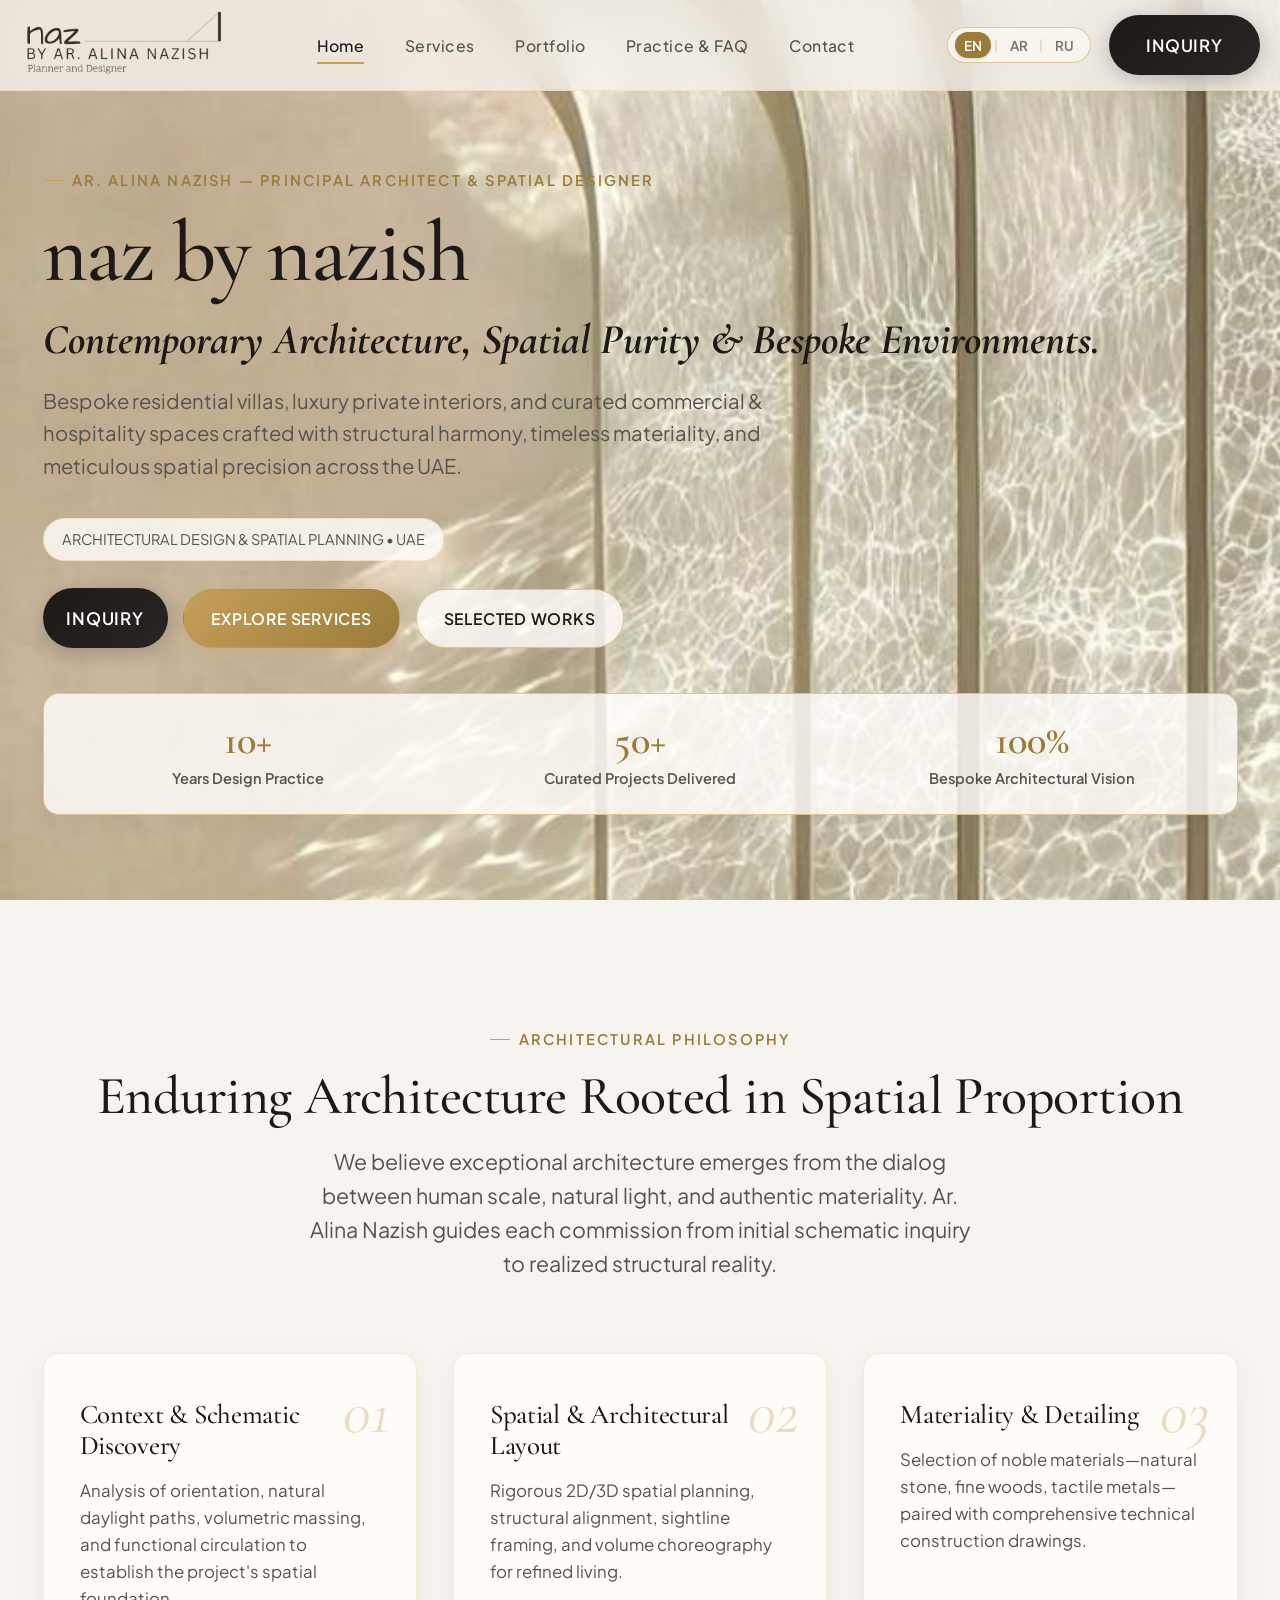
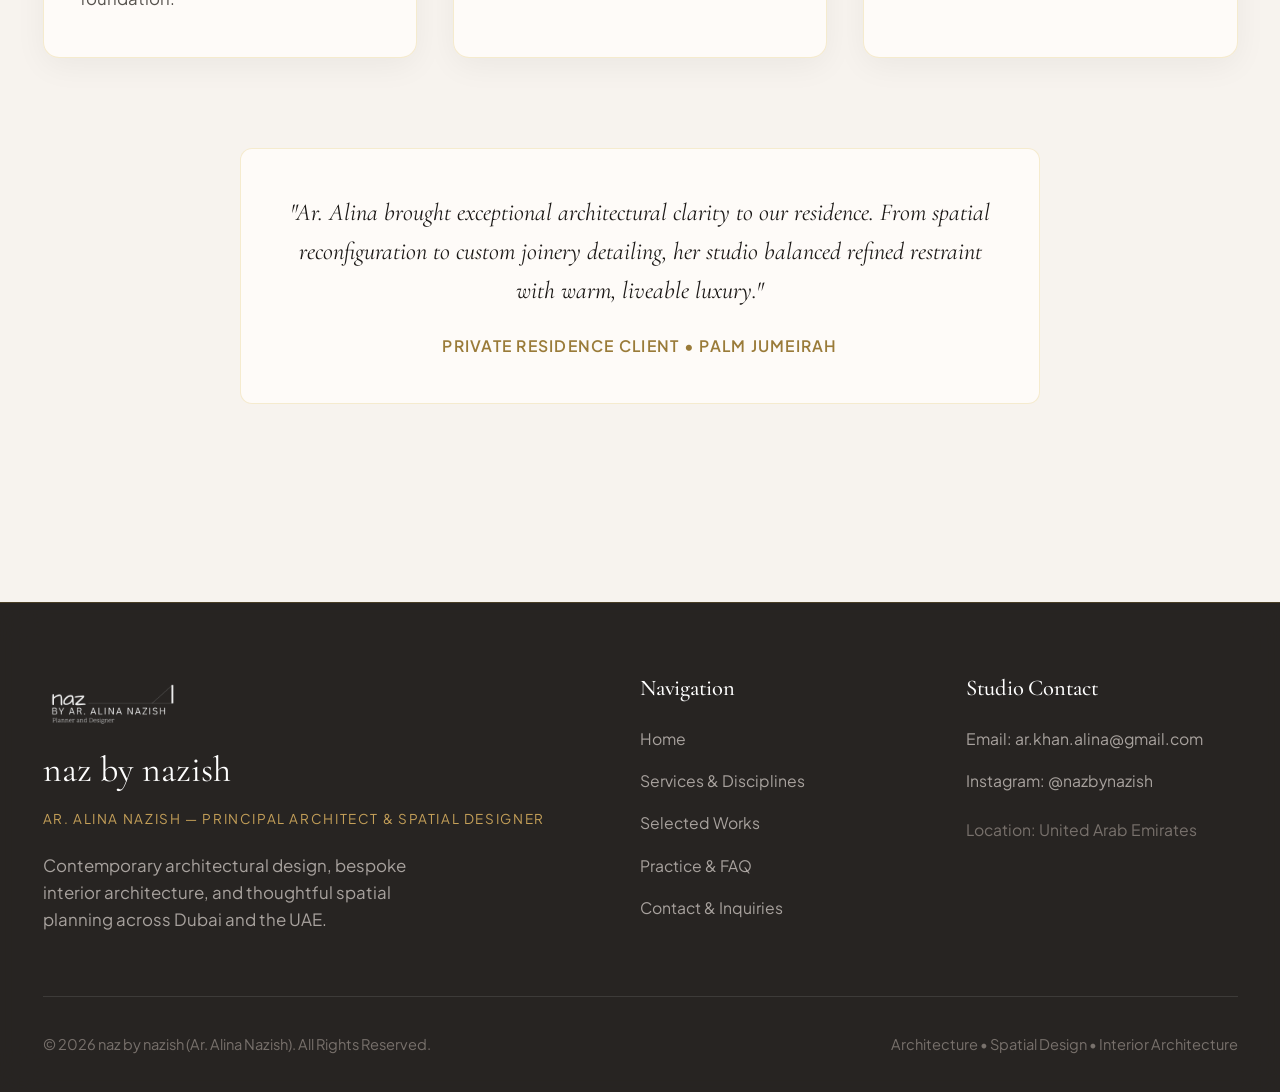
==== commit 73ff9b19: "Update copy from commission inquiry to inquiry" ====
--- a/index.html
+++ b/index.html
@@ -49,7 +49,7 @@
         </div>
 
         <a href="#contact" data-navigate="contact" class="btn btn-primary">
-          <span data-i18n="nav_book_consultation">Commission Inquiry</span>
+          <span data-i18n="nav_book_consultation">Inquiry</span>
         </a>
         <button class="mobile-toggle" id="mobileToggle" aria-label="Toggle Navigation Menu">
           <svg width="24" height="24" viewBox="0 0 24 24" fill="none" stroke="currentColor" stroke-width="2" stroke-linecap="round"><line x1="3" y1="12" x2="21" y2="12"></line><line x1="3" y1="6" x2="21" y2="6"></line><line x1="3" y1="18" x2="21" y2="18"></line></svg>
@@ -77,7 +77,7 @@
 
     <div style="margin-top: 1rem;">
       <a href="#contact" data-navigate="contact" class="btn btn-primary" style="width: 100%;">
-        <span data-i18n="nav_book_consultation">Commission Inquiry</span>
+        <span data-i18n="nav_book_consultation">Inquiry</span>
       </a>
     </div>
   </div>
@@ -105,7 +105,7 @@
 
               <div class="hero-cta-group">
                 <a href="#contact" data-navigate="contact" class="btn btn-primary hero-primary-cta">
-                  <span data-i18n="nav_book_consultation">Commission Inquiry</span>
+                  <span data-i18n="nav_book_consultation">Inquiry</span>
                 </a>
                 <div class="hero-secondary-ctas">
                   <a href="#services" class="btn btn-gold" data-navigate="services" data-i18n="btn_services">
@@ -614,7 +614,7 @@
       <div class="section">
         <div class="container">
           <div class="section-header-center">
-            <div class="eyebrow eyebrow-center" data-i18n="contact_eyebrow">COMMISSIONS & INQUIRIES</div>
+            <div class="eyebrow eyebrow-center" data-i18n="contact_eyebrow">INQUIRIES</div>
             <h1 class="section-title" data-i18n="contact_title">Initiate Your Architectural Project</h1>
             <p class="section-subtitle" data-i18n="contact_subtitle">
               Connect directly with Ar. Alina Nazish to discuss your residential, commercial, or hospitality architectural vision across the UAE.
@@ -636,7 +636,7 @@
                 <div class="contact-icon-box">✉️</div>
                 <div>
                   <h3 class="contact-channel-title" data-i18n="contact_email_title">Studio Email</h3>
-                  <p class="contact-channel-detail" style="margin-bottom: 0.5rem;" data-i18n="contact_email_detail">Direct architectural commission inquiries.</p>
+                  <p class="contact-channel-detail" style="margin-bottom: 0.5rem;" data-i18n="contact_email_detail">Direct architectural inquiries.</p>
                   <a href="mailto:ar.khan.alina@gmail.com" style="color: var(--gold-dark); font-weight: 700; font-size: 0.9375rem;" data-i18n="contact_email_link">
                     ar.khan.alina@gmail.com &rarr;
                   </a>
@@ -668,7 +668,7 @@
 
             <!-- Right Interactive Form Panel -->
             <div class="glass-panel contact-form-panel">
-              <h2 class="contact-panel-title" data-i18n="form_title">Architectural Commission Inquiry</h2>
+              <h2 class="contact-panel-title" data-i18n="form_title">Architectural Inquiry</h2>
               <p class="contact-panel-subtitle" data-i18n="form_subtitle">
                 Share your project details below to schedule an initial design consultation.
               </p>
@@ -733,7 +733,7 @@
                 </div>
 
                 <button type="submit" class="btn btn-primary" style="width: 100%; padding: 1rem;">
-                  <span data-i18n="btn_submit_request">Submit Commission Inquiry</span>
+                  <span data-i18n="btn_submit_request">Submit Inquiry</span>
                 </button>
               </form>
             </div>
@@ -765,7 +765,7 @@
             <li><a href="#services" class="footer-link" data-navigate="services" data-i18n="footer_nav_pricing">Services & Disciplines</a></li>
             <li><a href="#portfolio" class="footer-link" data-navigate="portfolio" data-i18n="footer_nav_portfolio">Selected Works</a></li>
             <li><a href="#faq" class="footer-link" data-navigate="faq" data-i18n="footer_nav_faq">Practice & FAQ</a></li>
-            <li><a href="#contact" class="footer-link" data-navigate="contact" data-i18n="footer_nav_contact">Contact & Commissions</a></li>
+            <li><a href="#contact" class="footer-link" data-navigate="contact" data-i18n="footer_nav_contact">Contact & Inquiries</a></li>
           </ul>
         </div>
 
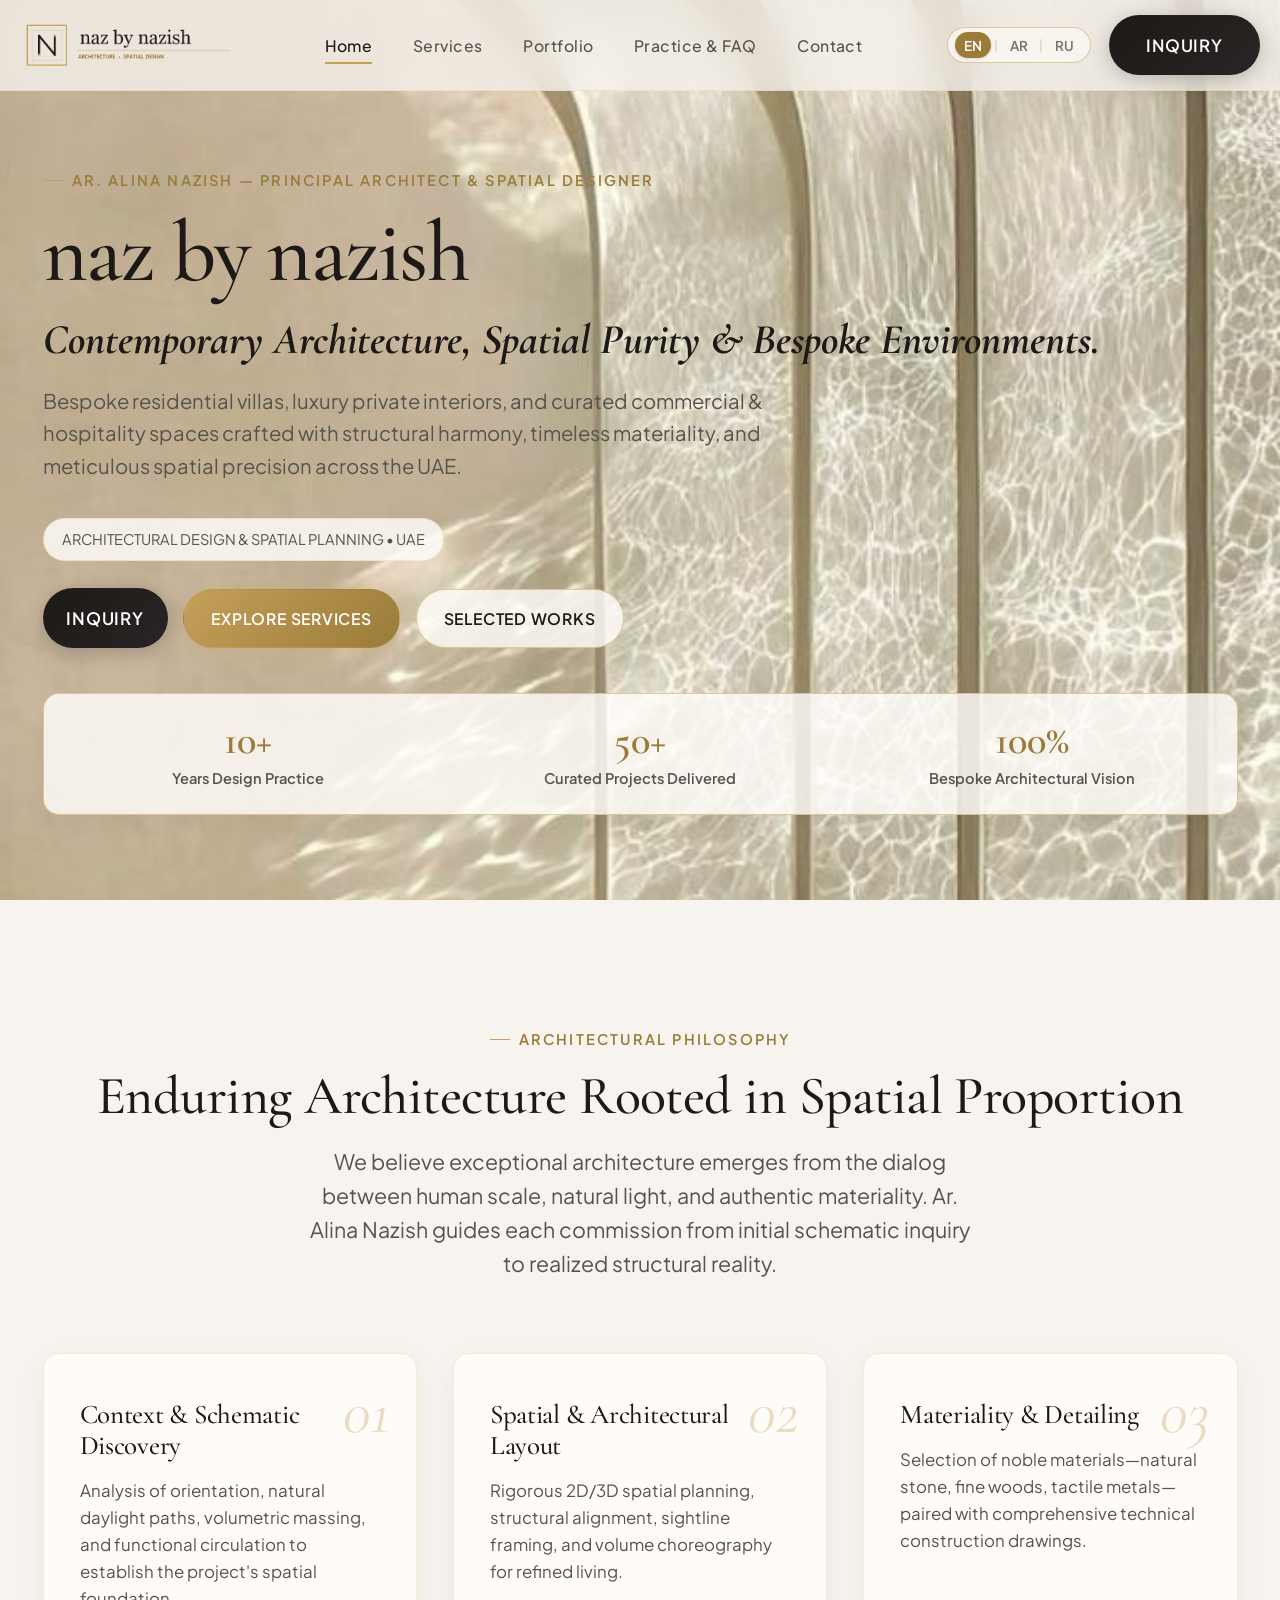
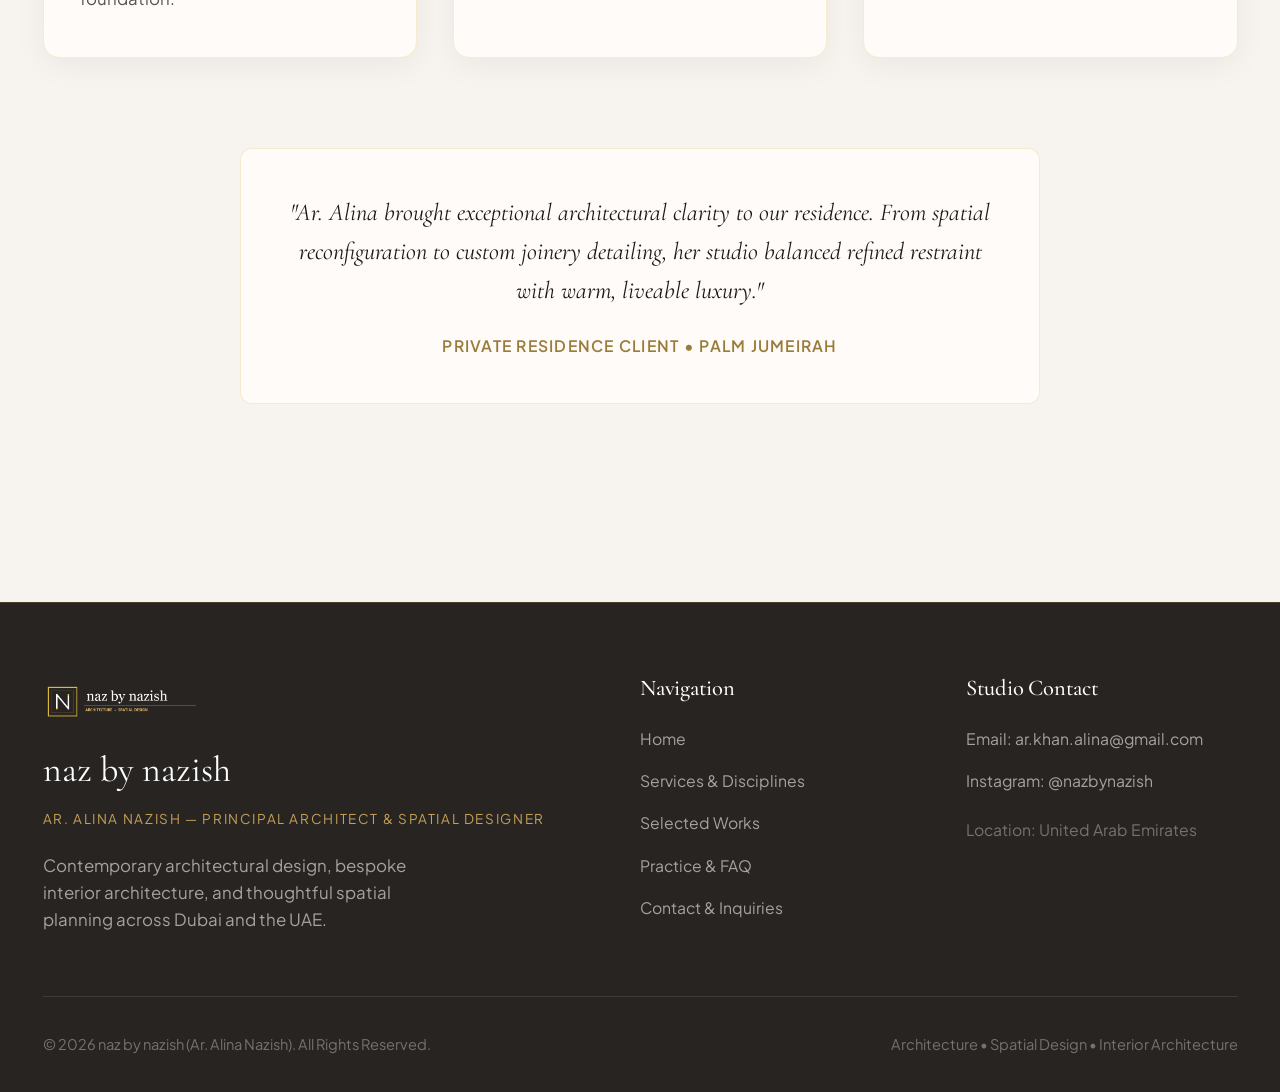
==== commit 41b4714d: "Fix logo visibility with crisp architectural SVG vectors and valid high-res PNG fallbacks" ====
--- a/index.html
+++ b/index.html
@@ -23,7 +23,7 @@
   <header class="site-header">
     <div class="container nav-container">
       <a href="#home" class="brand-logo" data-navigate="home">
-        <img src="public/assets/logo.png" alt="naz by nazish logo" class="brand-logo-img" />
+        <img src="public/assets/logo.svg" onerror="this.onerror=null; this.src='public/assets/logo.png';" alt="naz by nazish logo" class="brand-logo-img" />
       </a>
 
       <!-- Desktop Links -->
@@ -750,7 +750,7 @@
     <div class="container">
       <div class="footer-grid">
         <div>
-          <img src="public/assets/logo-light.png" alt="naz by nazish logo" class="footer-logo-img" />
+          <img src="public/assets/logo-light.svg" onerror="this.onerror=null; this.src='public/assets/logo-light.png';" alt="naz by nazish logo" class="footer-logo-img" />
           <div class="footer-brand">naz by nazish</div>
           <div class="footer-subtitle" data-i18n="footer_subtitle">Ar. Alina Nazish — Principal Architect & Spatial Designer</div>
           <p class="footer-desc" data-i18n="footer_desc">
